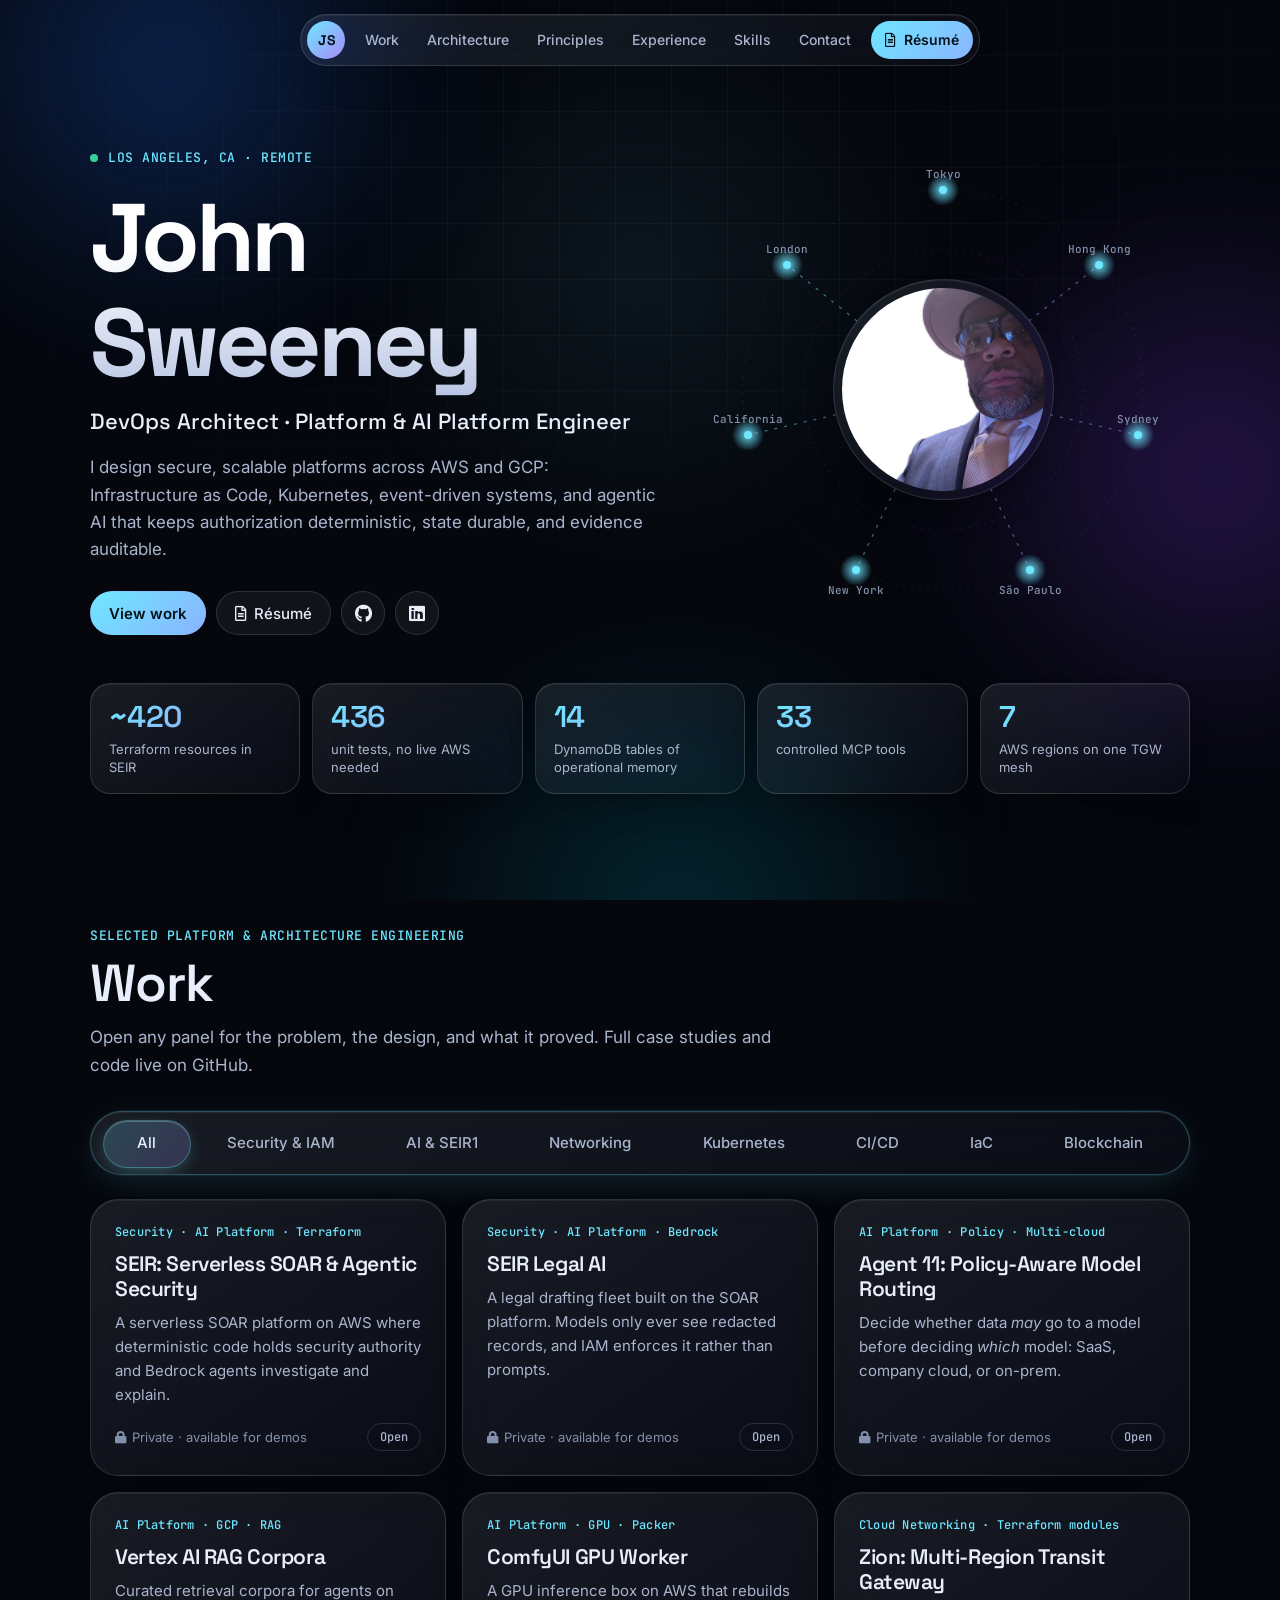
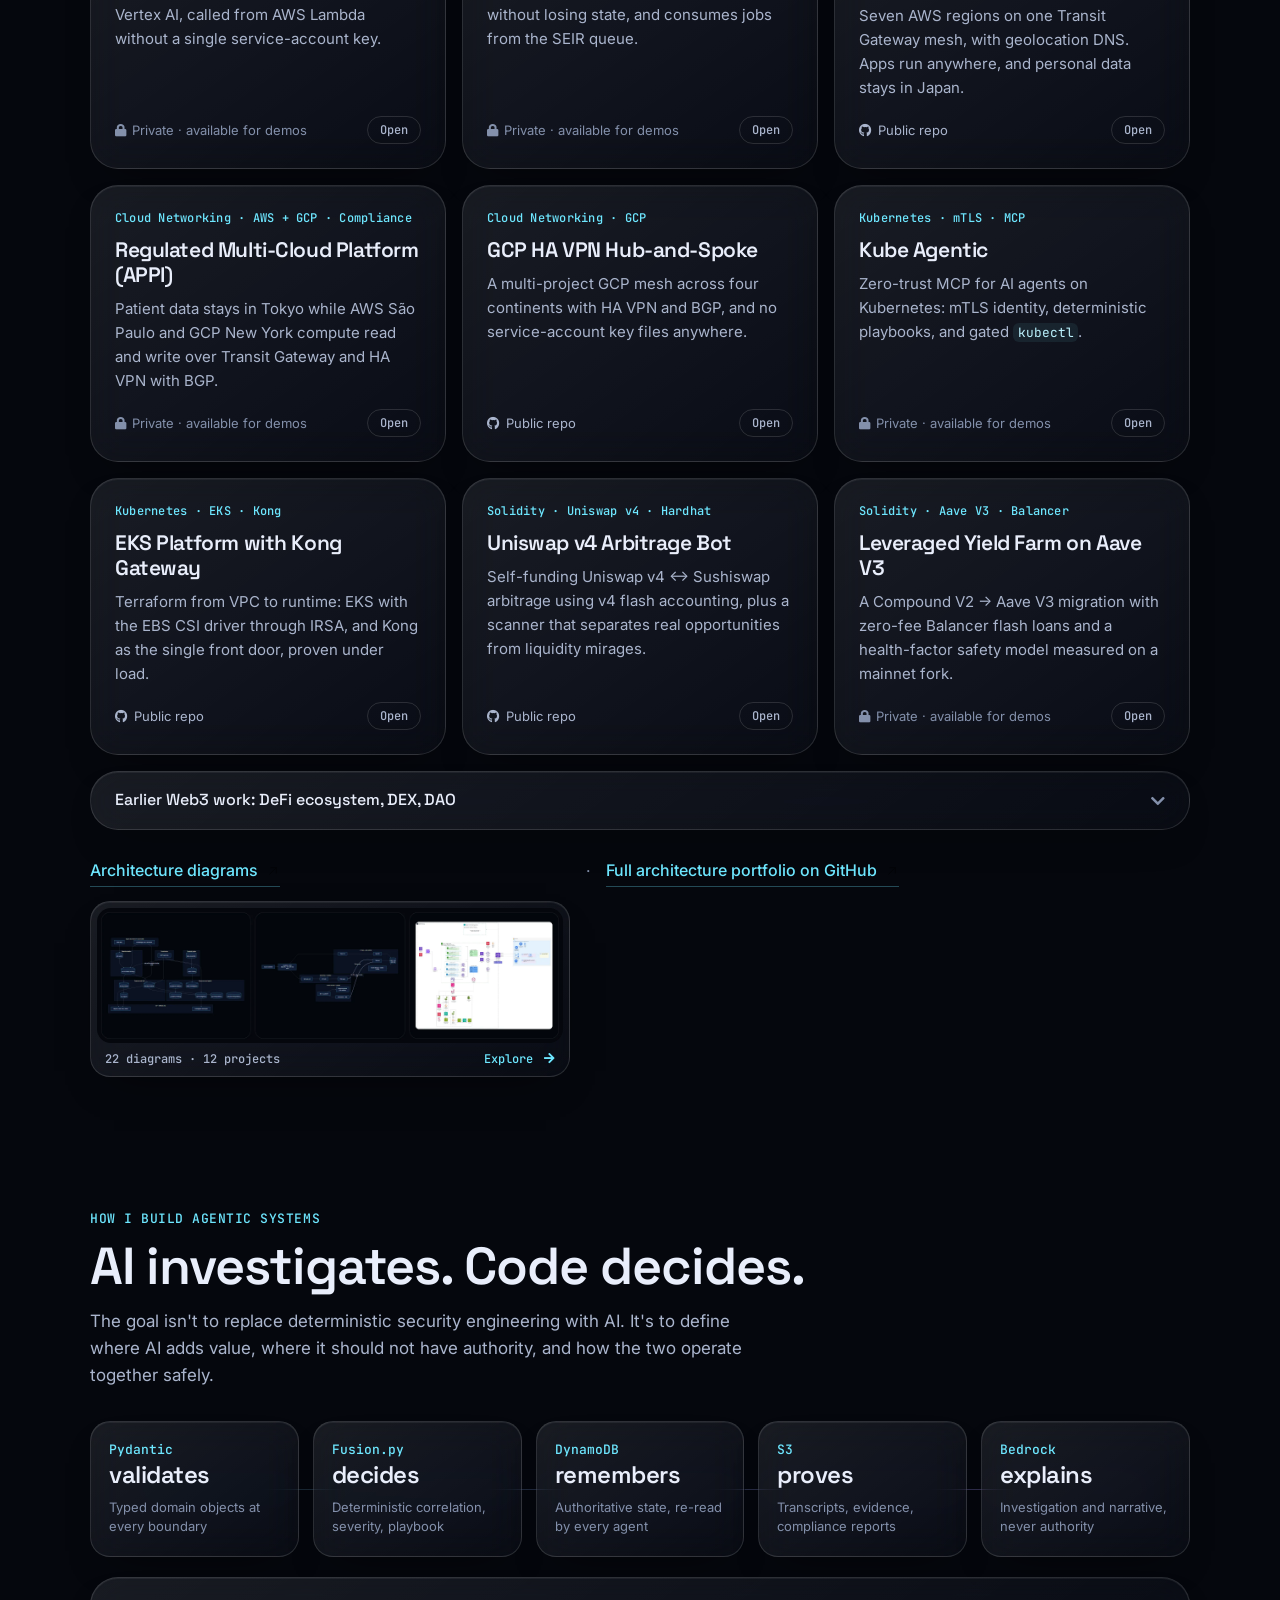
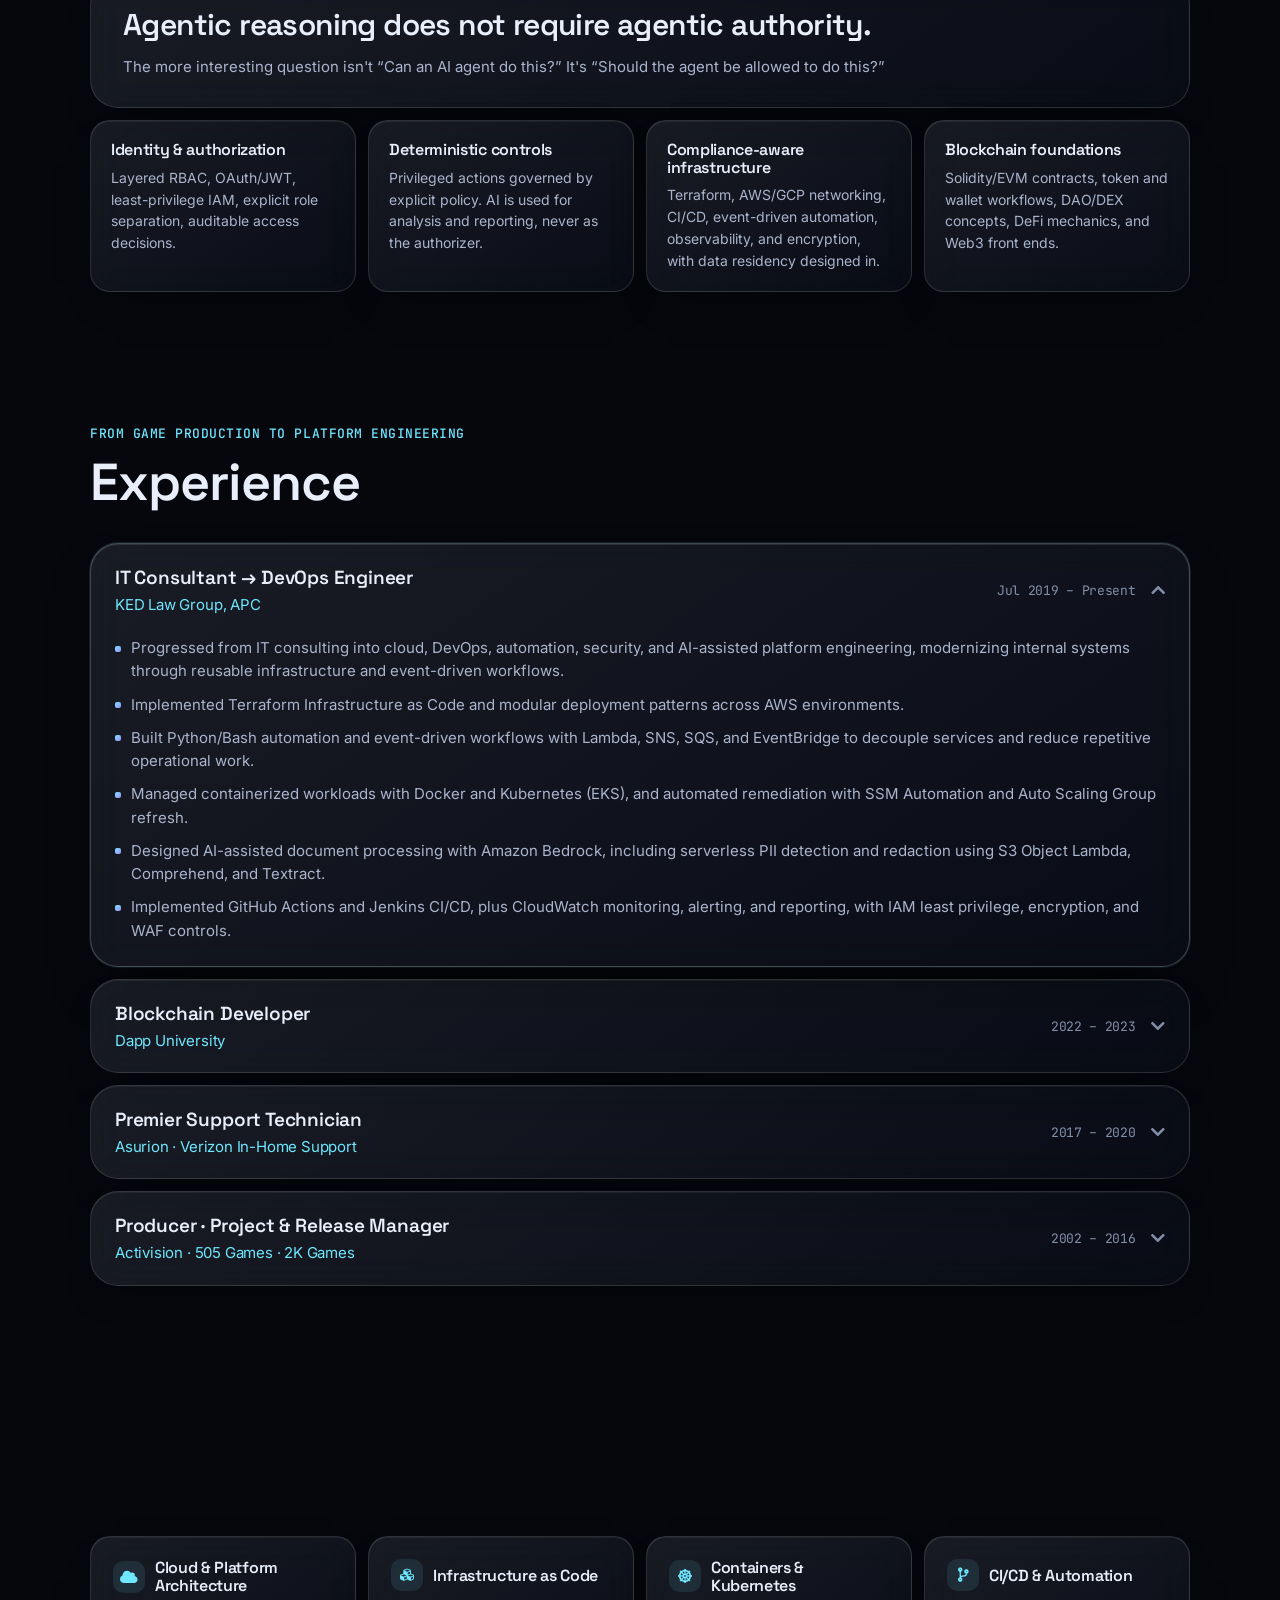
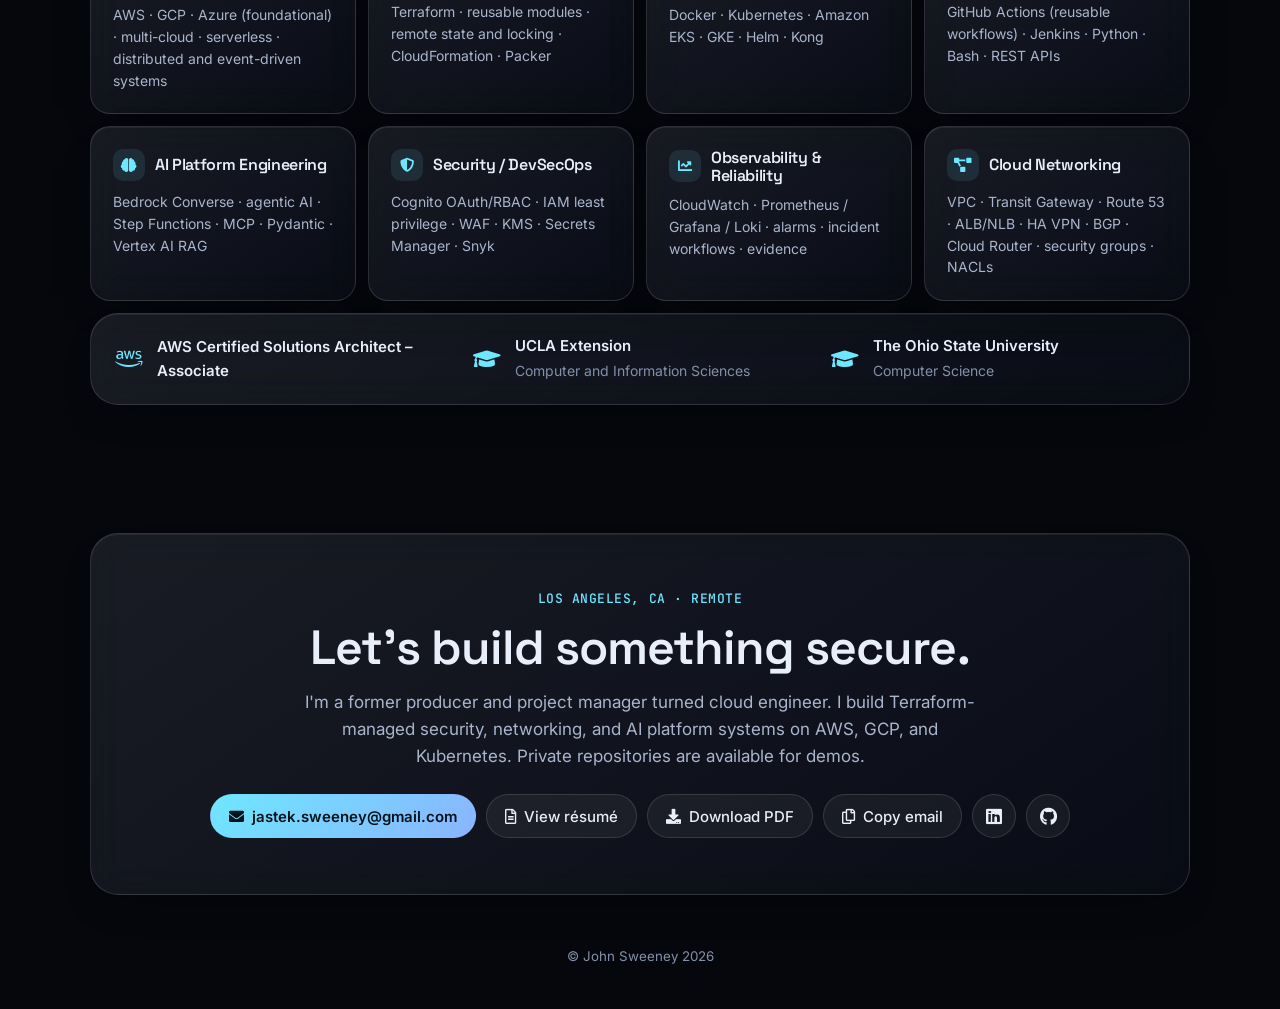
==== index.html @ bf8e01e1 "Work footer: links swell on hover; Architecture teaser card - 'Architecture diagrams' and 'Full arch" ====
<!DOCTYPE html>
<html lang="en">

<head>
    <meta charset="UTF-8">
    <meta name="viewport" content="width=device-width, initial-scale=1.0">
    <meta name="description" content="John Sweeney — DevOps and cloud architect in Los Angeles, working remotely. Secure platforms on AWS and GCP: Terraform, Kubernetes, event-driven systems, and agentic AI that keeps security authority deterministic.">
    <meta name="author" content="John Sweeney">
    <meta name="theme-color" content="#05070d">
    <meta property="og:title" content="John Sweeney — Cloud Security &amp; AI Platform Engineer">
    <meta property="og:description" content="Secure, scalable platforms across AWS and GCP. AI investigates, code decides.">
    <meta property="og:image" content="https://jastek69.github.io/resume/img/profile.jpg">

    <title>John Sweeney | Cloud Security &amp; AI Platform Engineer</title>

    <link rel="preconnect" href="https://fonts.googleapis.com">
    <link rel="preconnect" href="https://fonts.gstatic.com" crossorigin>
    <link href="https://fonts.googleapis.com/css2?family=Inter:wght@400;500;600&family=JetBrains+Mono:wght@400;500&family=Space+Grotesk:wght@500;600;700&display=swap" rel="stylesheet">

    <link href="vendor/fontawesome-free-5.15.4-web/css/all.min.css" rel="stylesheet">
    <link href="css/site.css" rel="stylesheet">
</head>

<body>
    <a class="skip-link" href="#main">Skip to content</a>

    <!-- Ambient vector field: grid, drifting light, pointer spotlight -->
    <div class="ambient" aria-hidden="true">
        <div class="ambient-grid"></div>
        <div class="orb orb--a"></div>
        <div class="orb orb--b"></div>
        <div class="orb orb--c"></div>
        <div class="spotlight"></div>
    </div>

    <!-- NAV -->
    <header class="nav-wrap">
        <nav class="nav glass" aria-label="Primary">
            <a class="nav-mark" href="#top" aria-label="John Sweeney, back to top">JS</a>
            <ul class="nav-links">
                <li><a href="#work">Work</a></li>
                <li><a href="architecture.html">Architecture</a></li>
                <li><a href="#principles">Principles</a></li>
                <li><a href="#experience">Experience</a></li>
                <li><a href="#skills">Skills</a></li>
                <li><a href="#contact">Contact</a></li>
                <li class="nav-bead" aria-hidden="true"></li>
            </ul>
            <a class="nav-cta" href="assets/John_Sweeney_Resume.pdf" data-open-resume><i class="far fa-file-alt" aria-hidden="true"></i> Résumé</a>
        </nav>
    </header>

    <main id="main">

        <!-- HERO -->
        <section class="hero" id="top">
            <div class="hero-copy" data-reveal>
                <p class="eyebrow"><span class="live-dot" aria-hidden="true"></span>Los Angeles, CA · Remote</p>
                <h1>John Sweeney</h1>
                <p class="hero-role">DevOps Architect · Platform &amp; AI Platform Engineer</p>
                <p class="lead">
                    I design secure, scalable platforms across AWS and GCP: Infrastructure as Code, Kubernetes,
                    event-driven systems, and agentic AI that keeps authorization deterministic, state durable,
                    and evidence auditable.
                </p>
                <div class="hero-actions">
                    <a class="btn btn--primary" href="#work">View work</a>
                    <a class="btn" href="assets/John_Sweeney_Resume.pdf" data-open-resume><i class="far fa-file-alt" aria-hidden="true"></i> Résumé</a>
                    <a class="btn btn--icon" href="https://github.com/jastek69/" target="_blank" rel="noopener" aria-label="GitHub"><i class="fab fa-github"></i></a>
                    <a class="btn btn--icon" href="https://www.linkedin.com/in/john-sweeney-9b97262/" target="_blank" rel="noopener" aria-label="LinkedIn"><i class="fab fa-linkedin"></i></a>
                </div>
            </div>

            <div class="hero-visual" data-reveal>
                <svg class="topology" viewBox="0 0 480 480" aria-hidden="true">
                    <defs>
                        <radialGradient id="nodeGlow">
                            <stop offset="0" stop-color="#6ee7ff" stop-opacity=".9" />
                            <stop offset="1" stop-color="#6ee7ff" stop-opacity="0" />
                        </radialGradient>
                        <linearGradient id="linkGrad" x1="0" x2="1">
                            <stop offset="0" stop-color="#6ee7ff" />
                            <stop offset="1" stop-color="#a78bfa" />
                        </linearGradient>
                    </defs>
                    <circle class="orbit" cx="240" cy="240" r="200" />
                    <circle class="orbit orbit--inner" cx="240" cy="240" r="140" />
                    <g class="orbit-spin">
                        <!-- seven regional hubs around the Tokyo hub (center) -->
                        <g class="links">
                            <line x1="240" y1="240" x2="240" y2="40" />
                            <line x1="240" y1="240" x2="396" y2="115" />
                            <line x1="240" y1="240" x2="435" y2="285" />
                            <line x1="240" y1="240" x2="327" y2="420" />
                            <line x1="240" y1="240" x2="153" y2="420" />
                            <line x1="240" y1="240" x2="45" y2="285" />
                            <line x1="240" y1="240" x2="84" y2="115" />
                        </g>
                        <g class="nodes">
                            <g transform="translate(240 40)"><circle r="16" fill="url(#nodeGlow)" /><circle r="4" /><text y="-12">Tokyo</text></g>
                            <g transform="translate(396 115)"><circle r="16" fill="url(#nodeGlow)" /><circle r="4" /><text y="-12">Hong Kong</text></g>
                            <g transform="translate(435 285)"><circle r="16" fill="url(#nodeGlow)" /><circle r="4" /><text y="-12">Sydney</text></g>
                            <g transform="translate(327 420)"><circle r="16" fill="url(#nodeGlow)" /><circle r="4" /><text y="24">São Paulo</text></g>
                            <g transform="translate(153 420)"><circle r="16" fill="url(#nodeGlow)" /><circle r="4" /><text y="24">New York</text></g>
                            <g transform="translate(45 285)"><circle r="16" fill="url(#nodeGlow)" /><circle r="4" /><text y="-12">California</text></g>
                            <g transform="translate(84 115)"><circle r="16" fill="url(#nodeGlow)" /><circle r="4" /><text y="-12">London</text></g>
                        </g>
                    </g>
                </svg>
                <div class="portrait glass">
                    <img src="./img/profile.jpg" alt="Portrait of John Sweeney" width="220" height="220">
                </div>
            </div>

            <ul class="metrics" aria-label="Platform at a glance">
                <li class="metric glass" data-reveal><span class="metric-value">~420</span><span class="metric-label">Terraform resources in SEIR</span></li>
                <li class="metric glass" data-reveal><span class="metric-value">436</span><span class="metric-label">unit tests, no live AWS needed</span></li>
                <li class="metric glass" data-reveal><span class="metric-value">14</span><span class="metric-label">DynamoDB tables of operational memory</span></li>
                <li class="metric glass" data-reveal><span class="metric-value">33</span><span class="metric-label">controlled MCP tools</span></li>
                <li class="metric glass" data-reveal><span class="metric-value">7</span><span class="metric-label">AWS regions on one TGW mesh</span></li>
            </ul>
        </section>

        <!-- WORK -->
        <section class="section" id="work" aria-labelledby="work-title">
            <div class="section-head" data-reveal>
                <p class="eyebrow">Selected platform &amp; architecture engineering</p>
                <h2 id="work-title">Work</h2>
                <p class="section-sub">Open any panel for the problem, the design, and what it proved. Full case studies and code live on GitHub.</p>
            </div>

            <div class="filters glass" role="group" aria-label="Filter projects by domain" data-reveal>
                <button type="button" class="filter" data-filter="all" aria-pressed="true">All</button>
                <button type="button" class="filter" data-filter="security" aria-pressed="false">Security &amp; IAM</button>
                <button type="button" class="filter" data-filter="ai" aria-pressed="false">AI &amp; SEIR1</button>
                <button type="button" class="filter" data-filter="networking" aria-pressed="false">Networking</button>
                <button type="button" class="filter" data-filter="kubernetes" aria-pressed="false">Kubernetes</button>
                <button type="button" class="filter" data-filter="cicd" aria-pressed="false">CI/CD</button>
                <button type="button" class="filter" data-filter="iac" aria-pressed="false">IaC</button>
                <button type="button" class="filter" data-filter="blockchain" aria-pressed="false">Blockchain</button>
                <span class="filter-bead" aria-hidden="true"></span>
            </div>

            <div class="panels" id="panels" data-filter-grid data-noun="project">

                <!-- SEIR SOAR -->
                <article class="panel glass" data-domain="security ai cicd iac" data-reveal>
                    <p class="panel-tags">Security · AI Platform · Terraform</p>
                    <h3 class="panel-title"><button type="button" class="panel-open">SEIR: Serverless SOAR &amp; Agentic Security</button></h3>
                    <p class="panel-summary">A serverless SOAR platform on AWS where deterministic code holds security authority and Bedrock agents investigate and explain.</p>
                    <p class="panel-meta"><span class="lock"><i class="fas fa-lock" aria-hidden="true"></i> Private · available for demos</span></p>
                    <div class="panel-detail">
                        <p class="rule">Bedrock explains. It never authorizes.</p>
                        <div class="detail-grid">
                            <div>
                                <h4>Problem</h4>
                                <ul>
                                    <li>An API Gateway authorizer proves <em>who</em> the caller is, not <em>what they may do</em>.</li>
                                    <li>Tokens get issued, never used, and never revoked.</li>
                                    <li>WAF telemetry is written, not read, and findings arrive without context.</li>
                                </ul>
                            </div>
                            <div>
                                <h4>Design</h4>
                                <ul>
                                    <li>Three-layer authorization: API Gateway scopes → in-Lambda group claims → IAM.</li>
                                    <li>EventBridge fans each WAF finding out to four parallel agents: playbook, token safety, intel enrichment, threat assessment.</li>
                                    <li>Four Step Functions + Bedrock Converse investigations with read-only tool loops, structured submit, and explicit termination.</li>
                                    <li>Cognito OAuth/RBAC-protected FastMCP control plane exposing 33 controlled tools.</li>
                                </ul>
                            </div>
                            <div>
                                <h4>Impact</h4>
                                <ul>
                                    <li>~420 Terraform resources and 14 DynamoDB tables. Agents re-read authoritative state instead of trusting event payloads.</li>
                                    <li>436 pytest + moto tests in GitHub Actions. They're published as reusable workflows that validate three descendant repos.</li>
                                    <li>Reports mapped to NIST CSF 2.0, CIS v8, PCI DSS 4.0, and ISO 27001, in English, Japanese, and Portuguese.</li>
                                    <li>Operator observability for the agent layer: CloudWatch-backed status, invocation, error, duration, and trigger views across detection, action, and reporting agents.</li>
                                </ul>
                            </div>
                        </div>
                        <p class="stack">Terraform · Python/Pydantic · Lambda · API Gateway · Cognito · WAF · EventBridge · Step Functions · DynamoDB · S3 · Bedrock Converse · MCP</p>
                        <div class="panel-links">
                            <a class="btn btn--primary" href="https://github.com/jastek69/jastek69/blob/main/cloud-architecture-portfolio/architectures/serverless/README.md" target="_blank" rel="noopener">Case study</a>
                        </div>
                    </div>
                </article>

                <!-- LEGAL AI -->
                <article class="panel glass" data-domain="security ai cicd iac" data-reveal>
                    <p class="panel-tags">Security · AI Platform · Bedrock</p>
                    <h3 class="panel-title"><button type="button" class="panel-open">SEIR Legal AI</button></h3>
                    <p class="panel-summary">A legal drafting fleet built on the SOAR platform. Models only ever see redacted records, and IAM enforces it rather than prompts.</p>
                    <p class="panel-meta"><span class="lock"><i class="fas fa-lock" aria-hidden="true"></i> Private · available for demos</span></p>
                    <div class="panel-detail">
                        <p class="rule">Redact before the model.</p>
                        <div class="detail-grid">
                            <div>
                                <h4>Problem</h4>
                                <ul>
                                    <li>Drafting sources hold student identity, medical detail, and education records (PHI and FERPA).</li>
                                    <li>Model-confident citations are a liability, and every one has to be verifiable.</li>
                                    <li>Attorneys and paralegals need different entitlements on web, chat, and API.</li>
                                </ul>
                            </div>
                            <div>
                                <h4>Design</h4>
                                <ul>
                                    <li>Agent roles are denied <code>s3:GetObject</code>. The only read path is a Comprehend + Comprehend Medical redaction gateway, and scanned PDFs fail closed.</li>
                                    <li>Graduated autonomy (observe → draft → notify), set live in SSM. No tier ever files, serves, or emails anyone.</li>
                                    <li>Citation sidecars are marked <code>[VERIFY]</code>. Semantic search stays off until it beats BM25 on a counsel-graded set.</li>
                                </ul>
                            </div>
                            <div>
                                <h4>Impact</h4>
                                <ul>
                                    <li>~460 Terraform resources in one apply, sharing SOAR's Cognito pool, WAF, API, and jobs module.</li>
                                    <li>238 pytest tests plus a retrieval golden-eval set.</li>
                                    <li>Built for a real practice, across two case types with different retention rules.</li>
                                </ul>
                            </div>
                        </div>
                        <p class="stack">Bedrock · Step Functions · Comprehend Medical · OpenSearch · Cognito · SSM · Terraform · MCP</p>
                        <div class="panel-links">
                            <a class="btn btn--primary" href="https://github.com/jastek69/jastek69/blob/main/cloud-architecture-portfolio/architectures/legal-platform/README.md" target="_blank" rel="noopener">Case study</a>
                        </div>
                    </div>
                </article>

                <!-- AGENT 11 -->
                <article class="panel glass" data-domain="ai security" data-reveal>
                    <p class="panel-tags">AI Platform · Policy · Multi-cloud</p>
                    <h3 class="panel-title"><button type="button" class="panel-open">Agent 11: Policy-Aware Model Routing</button></h3>
                    <p class="panel-summary">Decide whether data <em>may</em> go to a model before deciding <em>which</em> model: SaaS, company cloud, or on-prem.</p>
                    <p class="panel-meta"><span class="lock"><i class="fas fa-lock" aria-hidden="true"></i> Private · available for demos</span></p>
                    <div class="panel-detail">
                        <p class="rule">Classify before transmit.</p>
                        <div class="detail-grid">
                            <div>
                                <h4>Problem</h4>
                                <ul>
                                    <li>Agents hard-code <code>if sensitive: use_model_x()</code>, coupling business code to infrastructure.</li>
                                    <li>That coupling blurs four separate questions: policy, service, network, and routing.</li>
                                </ul>
                            </div>
                            <div>
                                <h4>Design</h4>
                                <ul>
                                    <li>Logical destinations (<code>EXTERNAL_FM</code>, <code>COMPANY_CLOUD_LLM</code>, <code>COMPANY_ONPREM_LLM</code>) stand in for vendors.</li>
                                    <li>Independent evaluators for data, model, tool, and user policy, plus runtime health and network path, then a policy-safe fallback.</li>
                                    <li>Every routing decision records why a route was chosen or blocked, as typed telemetry.</li>
                                </ul>
                            </div>
                            <div>
                                <h4>Impact</h4>
                                <ul>
                                    <li>Live labs: MCP on AWS EC2 reaching a GCP-hosted Llama over private IPsec and a home-network Ollama.</li>
                                    <li>~430 inline contract tests, written test-first ahead of registry features.</li>
                                    <li>The typed-domain-model approach was carried into SEIR.</li>
                                </ul>
                            </div>
                        </div>
                        <p class="stack">Python · Pydantic · MCP · AWS EC2 · GCP · IPsec VPN · Llama · Ollama</p>
                        <div class="panel-links">
                            <a class="btn btn--primary" href="https://github.com/jastek69/jastek69/blob/main/cloud-architecture-portfolio/architectures/agent11/README.md" target="_blank" rel="noopener">Case study</a>
                        </div>
                    </div>
                </article>

                <!-- VERTEX RAG -->
                <article class="panel glass" data-domain="ai security iac" data-reveal>
                    <p class="panel-tags">AI Platform · GCP · RAG</p>
                    <h3 class="panel-title"><button type="button" class="panel-open">Vertex AI RAG Corpora</button></h3>
                    <p class="panel-summary">Curated retrieval corpora for agents on Vertex AI, called from AWS Lambda without a single service-account key.</p>
                    <p class="panel-meta"><span class="lock"><i class="fas fa-lock" aria-hidden="true"></i> Private · available for demos</span></p>
                    <div class="panel-detail">
                        <p class="rule">Keyless across clouds.</p>
                        <div class="detail-grid">
                            <div>
                                <h4>Problem</h4>
                                <ul>
                                    <li>Agents need domain knowledge from a curated corpus, not the open web.</li>
                                    <li>Calling GCP from AWS usually means a JSON key stored somewhere in AWS.</li>
                                    <li>Raising <code>top_k</code> to 10 still returned 8 chunks from one document.</li>
                                </ul>
                            </div>
                            <div>
                                <h4>Design</h4>
                                <ul>
                                    <li>Four purpose-built corpora on the serverless RAG Engine with <code>text-embedding-005</code>.</li>
                                    <li>Workload Identity Federation lets Lambda roles call Vertex AI.</li>
                                    <li>Corpus IDs live in SOAR's SSM registry. A per-document chunk cap fixes single-source dominance.</li>
                                </ul>
                            </div>
                            <div>
                                <h4>Impact</h4>
                                <ul>
                                    <li>~1,340 documents indexed, with create, import, rebuild, and cleanup scripts.</li>
                                    <li>Credential-free integration between the AWS agent platform and GCP retrieval.</li>
                                </ul>
                            </div>
                        </div>
                        <p class="stack">Vertex AI RAG Engine · Workload Identity Federation · Terraform · Lambda · SSM · Python</p>
                        <div class="panel-links">
                            <a class="btn btn--primary" href="https://github.com/jastek69/jastek69/blob/main/cloud-architecture-portfolio/architectures/vertex-rag/README.md" target="_blank" rel="noopener">Case study</a>
                        </div>
                    </div>
                </article>

                <!-- COMFYUI -->
                <article class="panel glass" data-domain="ai iac cicd" data-reveal>
                    <p class="panel-tags">AI Platform · GPU · Packer</p>
                    <h3 class="panel-title"><button type="button" class="panel-open">ComfyUI GPU Worker</button></h3>
                    <p class="panel-summary">A GPU inference box on AWS that rebuilds without losing state, and consumes jobs from the SEIR queue.</p>
                    <p class="panel-meta"><span class="lock"><i class="fas fa-lock" aria-hidden="true"></i> Private · available for demos</span></p>
                    <div class="panel-detail">
                        <p class="rule">S3 is the source of truth.</p>
                        <div class="detail-grid">
                            <div>
                                <h4>Problem</h4>
                                <ul>
                                    <li>GPU boxes accumulate hand-made state that disappears when the instance is replaced.</li>
                                    <li>Idle GPUs are expensive, so the box must stop, start, and resize safely.</li>
                                    <li>Model buckets are easy to over-share, and just as easy to lock yourself out of.</li>
                                </ul>
                            </div>
                            <div>
                                <h4>Design</h4>
                                <ul>
                                    <li>Packer golden AMI. <code>user_data</code> restores models, workflows, and certificates from S3 on every boot.</li>
                                    <li>Vertical scaling in place with a 60-second Route 53 TTL, so no Elastic IP is needed.</li>
                                    <li>Wired to SEIR's <code>POST /jobs</code> → SQS pipeline through SSM contracts only.</li>
                                </ul>
                            </div>
                            <div>
                                <h4>Impact</h4>
                                <ul>
                                    <li>An AMI rebake replaces the instance and restores full working state.</li>
                                    <li>Cost guide across L4, A10G, L40S, and T4, with spot savings of about 60–70%.</li>
                                </ul>
                            </div>
                        </div>
                        <p class="stack">Packer · Terraform · EC2 GPU · S3 · SQS · Route 53 · SSM</p>
                        <div class="panel-links">
                            <a class="btn btn--primary" href="https://github.com/jastek69/jastek69/blob/main/cloud-architecture-portfolio/architectures/comfyui-stability/README.md" target="_blank" rel="noopener">Case study</a>
                        </div>
                    </div>
                </article>

                <!-- ZION TGW -->
                <article class="panel glass" data-domain="networking iac" data-reveal>
                    <p class="panel-tags">Cloud Networking · Terraform modules</p>
                    <h3 class="panel-title"><button type="button" class="panel-open">Zion: Multi-Region Transit Gateway</button></h3>
                    <p class="panel-summary">Seven AWS regions on one Transit Gateway mesh, with geolocation DNS. Apps run anywhere, and personal data stays in Japan.</p>
                    <p class="panel-meta"><a class="code-link" href="https://github.com/jastek69/tfe-zion-armageddon-bhoejm" target="_blank" rel="noopener"><i class="fab fa-github" aria-hidden="true"></i> Public repo</a></p>
                    <div class="panel-detail">
                        <p class="rule">Forward, don't store.</p>
                        <div class="detail-grid">
                            <div>
                                <h4>Problem</h4>
                                <ul>
                                    <li>Seven copy-pasted region stacks: one change meant seven edits.</li>
                                    <li>One DNS record sent every customer to Tokyo.</li>
                                    <li>Syslog and personal data could not be stored abroad.</li>
                                </ul>
                            </div>
                            <div>
                                <h4>Design</h4>
                                <ul>
                                    <li>Hubs in Tokyo, Hong Kong, Sydney, California, New York, London, and São Paulo.</li>
                                    <li>A <code>regional-network</code> + <code>regional-site</code> module pair driven by a single sites map.</li>
                                    <li>Route 53 geolocation to the nearest ALB. Tokyo is the only writer to Aurora, over private paths.</li>
                                </ul>
                            </div>
                            <div>
                                <h4>Impact</h4>
                                <ul>
                                    <li>~100 Terraform resources expressed as five reusable modules.</li>
                                    <li>Scripted verification of reachability, blocked HTTPS, RDS writes, and Secrets Manager.</li>
                                    <li>Self-hosted Prometheus / Grafana / Loki over the mesh, so metrics never leave Japan.</li>
                                </ul>
                            </div>
                        </div>
                        <p class="stack">Transit Gateway · Route 53 · ALB · Aurora · VPC endpoints · Terraform · Prometheus · Grafana · Loki</p>
                        <div class="panel-links">
                            <a class="btn btn--primary" href="https://github.com/jastek69/jastek69/blob/main/cloud-architecture-portfolio/architectures/transit-gateway/README.md" target="_blank" rel="noopener">Case study</a>
                            <a class="btn" href="https://github.com/jastek69/tfe-zion-armageddon-bhoejm" target="_blank" rel="noopener"><i class="fab fa-github" aria-hidden="true"></i> Code</a>
                        </div>
                    </div>
                </article>

                <!-- JAPAN MEDICAL -->
                <article class="panel glass" data-domain="networking security iac cicd" data-reveal>
                    <p class="panel-tags">Cloud Networking · AWS + GCP · Compliance</p>
                    <h3 class="panel-title"><button type="button" class="panel-open">Regulated Multi-Cloud Platform (APPI)</button></h3>
                    <p class="panel-summary">Patient data stays in Tokyo while AWS São Paulo and GCP New York compute read and write over Transit Gateway and HA VPN with BGP.</p>
                    <p class="panel-meta"><span class="lock"><i class="fas fa-lock" aria-hidden="true"></i> Private · available for demos</span></p>
                    <div class="panel-detail">
                        <p class="rule">Degrade, but never violate residency.</p>
                        <div class="detail-grid">
                            <div>
                                <h4>Problem</h4>
                                <ul>
                                    <li>Japanese patient data must physically stay in Japan, even for overseas doctors.</li>
                                    <li>São Paulo staff run on AWS and New York staff run on GCP.</li>
                                    <li>Auditors have to follow where every read and write travels.</li>
                                </ul>
                            </div>
                            <div>
                                <h4>Design</h4>
                                <ul>
                                    <li>Tokyo is the data authority. São Paulo and New York are stateless compute.</li>
                                    <li>Transit Gateway plus Cloud HA VPN with 4 redundant BGP tunnels form an auditable data corridor.</li>
                                    <li>One global URL: CloudFront + WAF, origins cloaked, and PHI never cached.</li>
                                </ul>
                            </div>
                            <div>
                                <h4>Impact</h4>
                                <ul>
                                    <li>6 reusable modules and 4 independently deployable stacks, ~310 Terraform resources.</li>
                                    <li>Bedrock-drafted, translated incident reports, with a human who verifies before anything is final.</li>
                                    <li>Staged apply and destroy, SSM sanity checks, and a Jenkins pipeline.</li>
                                </ul>
                            </div>
                        </div>
                        <p class="stack">Transit Gateway · GCP HA VPN · Cloud Router · BGP · CloudFront · Aurora MySQL · KMS · Bedrock · Terraform</p>
                        <div class="panel-links">
                            <a class="btn btn--primary" href="https://github.com/jastek69/jastek69/blob/main/cloud-architecture-portfolio/architectures/healthcare-cross-platform/README.md" target="_blank" rel="noopener">Case study</a>
                        </div>
                    </div>
                </article>

                <!-- GCP HUB SPOKE -->
                <article class="panel glass" data-domain="networking security iac cicd" data-reveal>
                    <p class="panel-tags">Cloud Networking · GCP</p>
                    <h3 class="panel-title"><button type="button" class="panel-open">GCP HA VPN Hub-and-Spoke</button></h3>
                    <p class="panel-summary">A multi-project GCP mesh across four continents with HA VPN and BGP, and no service-account key files anywhere.</p>
                    <p class="panel-meta"><a class="code-link" href="https://github.com/jastek69/gcp-ha-vpn-hub-spokes-SA-scaffolding" target="_blank" rel="noopener"><i class="fab fa-github" aria-hidden="true"></i> Public repo</a></p>
                    <div class="panel-detail">
                        <p class="rule">Adding a project is a map entry.</p>
                        <div class="detail-grid">
                            <div>
                                <h4>Problem</h4>
                                <ul>
                                    <li>Downloaded JSON keys are the most common way GCP credentials leak.</li>
                                    <li>IAM and network have different lifecycles.</li>
                                    <li>Each new spoke multiplies gateways, tunnels, interfaces, and peers.</li>
                                </ul>
                            </div>
                            <div>
                                <h4>Design</h4>
                                <ul>
                                    <li>Bootstrap / infra split: identities are seeded once, and the network rebuilds freely.</li>
                                    <li>Service-account impersonation through ADC locally and Workload Identity Federation in CI.</li>
                                    <li>A single <code>tunnels</code> map drives the whole mesh through flattened locals.</li>
                                </ul>
                            </div>
                            <div>
                                <h4>Impact</h4>
                                <ul>
                                    <li>Six projects on four continents, built from seven reusable modules.</li>
                                    <li>Makefile, staged apply and destroy, CI bootstrap, and a "doctor" diagnostic.</li>
                                    <li>Delivered by a seven-engineer team.</li>
                                </ul>
                            </div>
                        </div>
                        <p class="stack">GCP · HA VPN · Cloud Router · BGP · Network Connectivity Center · Terraform · WIF</p>
                        <div class="panel-links">
                            <a class="btn btn--primary" href="https://github.com/jastek69/jastek69/blob/main/cloud-architecture-portfolio/architectures/gcp-hub-spoke/README.md" target="_blank" rel="noopener">Case study</a>
                            <a class="btn" href="https://github.com/jastek69/gcp-ha-vpn-hub-spokes-SA-scaffolding" target="_blank" rel="noopener"><i class="fab fa-github" aria-hidden="true"></i> Code</a>
                        </div>
                    </div>
                </article>

                <!-- KUBE AGENTIC -->
                <article class="panel glass" data-domain="kubernetes security ai cicd" data-reveal>
                    <p class="panel-tags">Kubernetes · mTLS · MCP</p>
                    <h3 class="panel-title"><button type="button" class="panel-open">Kube Agentic</button></h3>
                    <p class="panel-summary">Zero-trust MCP for AI agents on Kubernetes: mTLS identity, deterministic playbooks, and gated <code>kubectl</code>.</p>
                    <p class="panel-meta"><span class="lock"><i class="fas fa-lock" aria-hidden="true"></i> Private · available for demos</span></p>
                    <div class="panel-detail">
                        <p class="rule">The LLM narrates. Code authorizes.</p>
                        <div class="detail-grid">
                            <div>
                                <h4>Problem</h4>
                                <ul>
                                    <li>Once an agent reaches the API server, every verb in its ServiceAccount is in play.</li>
                                    <li>Pod network reachability gets treated as trust.</li>
                                    <li>Duplicate AWS and GCP YAML trees drift apart.</li>
                                </ul>
                            </div>
                            <div>
                                <h4>Design</h4>
                                <ul>
                                    <li>nginx requires a client certificate from a lab CA before any request reaches MCP.</li>
                                    <li>Thin MCP control plane. <code>kubectl</code> lives only in the executor.</li>
                                    <li><code>restart_deployment</code> returns 403 unless the caller sends <code>approved=true</code> and a named approver.</li>
                                </ul>
                            </div>
                            <div>
                                <h4>Impact</h4>
                                <ul>
                                    <li>~50 shared manifests deploy unchanged to kind, GKE, and EKS.</li>
                                    <li>44 pytest tests pin the governance invariants in CI.</li>
                                    <li>An agent holding a rogue-CA certificate fails closed.</li>
                                </ul>
                            </div>
                        </div>
                        <p class="stack">Kubernetes · EKS · GKE · kind · nginx mTLS · MCP · Python</p>
                        <div class="panel-links">
                            <a class="btn btn--primary" href="https://github.com/jastek69/jastek69/blob/main/cloud-architecture-portfolio/architectures/kube-agentic/README.md" target="_blank" rel="noopener">Case study</a>
                        </div>
                    </div>
                </article>

                <!-- EKS KONG -->
                <article class="panel glass" data-domain="kubernetes iac" data-reveal>
                    <p class="panel-tags">Kubernetes · EKS · Kong</p>
                    <h3 class="panel-title"><button type="button" class="panel-open">EKS Platform with Kong Gateway</button></h3>
                    <p class="panel-summary">Terraform from VPC to runtime: EKS with the EBS CSI driver through IRSA, and Kong as the single front door, proven under load.</p>
                    <p class="panel-meta"><a class="code-link" href="https://github.com/jastek69/anton-basic-eks-updated-helm" target="_blank" rel="noopener"><i class="fab fa-github" aria-hidden="true"></i> Public repo</a></p>
                    <div class="panel-detail">
                        <p class="rule">"Is it working?" needs evidence.</p>
                        <div class="detail-grid">
                            <div>
                                <h4>Problem</h4>
                                <ul>
                                    <li>A bare EKS cluster can't run stateful workloads.</li>
                                    <li>Exposing every service directly scatters auth, rate limits, and routing.</li>
                                </ul>
                            </div>
                            <div>
                                <h4>Design</h4>
                                <ul>
                                    <li>Two-AZ VPC, NAT, EKS in <code>API</code> auth mode, and a private node group.</li>
                                    <li>An IRSA role for the EBS CSI controller, installed through the Helm provider.</li>
                                    <li>Kong ingress with key-auth and rate-limit plugins.</li>
                                </ul>
                            </div>
                            <div>
                                <h4>Impact</h4>
                                <ul>
                                    <li>~30 Terraform resources stand up a working cluster.</li>
                                    <li>k6 runs show the 5-per-minute limit counting down to 429.</li>
                                    <li>Serves as the platform layer for Kube Agentic.</li>
                                </ul>
                            </div>
                        </div>
                        <p class="stack">Terraform · Amazon EKS · Helm · IRSA · EBS CSI · Kong · k6</p>
                        <div class="panel-links">
                            <a class="btn btn--primary" href="https://github.com/jastek69/jastek69/blob/main/cloud-architecture-portfolio/architectures/eks-ebs/README.md" target="_blank" rel="noopener">Case study</a>
                            <a class="btn" href="https://github.com/jastek69/anton-basic-eks-updated-helm" target="_blank" rel="noopener"><i class="fab fa-github" aria-hidden="true"></i> Code</a>
                        </div>
                    </div>
                </article>

                <!-- UNISWAP V4 -->
                <article class="panel glass" data-domain="blockchain cicd" data-reveal>
                    <p class="panel-tags">Solidity · Uniswap v4 · Hardhat</p>
                    <h3 class="panel-title"><button type="button" class="panel-open">Uniswap v4 Arbitrage Bot</button></h3>
                    <p class="panel-summary">Self-funding Uniswap v4 ↔ Sushiswap arbitrage using v4 flash accounting, plus a scanner that separates real opportunities from liquidity mirages.</p>
                    <p class="panel-meta"><a class="code-link" href="https://github.com/jastek69/trading_bot-master" target="_blank" rel="noopener"><i class="fab fa-github" aria-hidden="true"></i> Public repo</a></p>
                    <div class="panel-detail">
                        <p class="rule">Verify before trading.</p>
                        <div class="detail-grid">
                            <div>
                                <h4>Problem</h4>
                                <ul>
                                    <li>Cross-DEX arbitrage needs inventory, or a flash loan with a fee.</li>
                                    <li>v4's singleton PoolManager broke every existing V2/V3 integration.</li>
                                    <li>A large, persistent spread usually means one side has no liquidity.</li>
                                </ul>
                            </div>
                            <div>
                                <h4>Design</h4>
                                <ul>
                                    <li>Both legs run inside <code>unlockCallback</code>, and only the net is settled.</li>
                                    <li>Prices come from <code>StateView</code>, and trades are simulated with the official <code>V4Quoter</code>.</li>
                                    <li>The scanner flags pairs as <code>thin v4 side</code> instead of ranking them.</li>
                                </ul>
                            </div>
                            <div>
                                <h4>Impact</h4>
                                <ul>
                                    <li>Pinning the fork block took the tests from ~60 s and flaky to ~6 s and stable.</li>
                                    <li>Optional risk telemetry feeds a SOAR pipeline.</li>
                                </ul>
                            </div>
                        </div>
                        <p class="stack">Solidity · Uniswap v4 · Sushiswap · Hardhat · ethers</p>
                        <div class="panel-links">
                            <a class="btn btn--primary" href="https://github.com/jastek69/jastek69/blob/main/cloud-architecture-portfolio/architectures/blockchain/trading-bot-v4.md" target="_blank" rel="noopener">Case study</a>
                            <a class="btn" href="https://github.com/jastek69/trading_bot-master" target="_blank" rel="noopener"><i class="fab fa-github" aria-hidden="true"></i> Code</a>
                        </div>
                    </div>
                </article>

                <!-- YIELD FARM -->
                <article class="panel glass" data-domain="blockchain" data-reveal>
                    <p class="panel-tags">Solidity · Aave V3 · Balancer</p>
                    <h3 class="panel-title"><button type="button" class="panel-open">Leveraged Yield Farm on Aave V3</button></h3>
                    <p class="panel-summary">A Compound V2 → Aave V3 migration with zero-fee Balancer flash loans and a health-factor safety model measured on a mainnet fork.</p>
                    <p class="panel-meta"><span class="lock"><i class="fas fa-lock" aria-hidden="true"></i> Private · available for demos</span></p>
                    <div class="panel-detail">
                        <p class="rule">Exit reads live debt.</p>
                        <div class="detail-grid">
                            <div>
                                <h4>Problem</h4>
                                <ul>
                                    <li>The Compound V2 loop only paid because COMP rewards covered the spread.</li>
                                    <li>Aave governance set DAI's loan-to-value to zero.</li>
                                </ul>
                            </div>
                            <div>
                                <h4>Design</h4>
                                <ul>
                                    <li>USDC with 75% LTV covers the strategy's 70% borrow ratio.</li>
                                    <li>Flash-loan entry: borrow 70%, supply 100%, borrow back to repay.</li>
                                    <li>Exit flash-loans the <em>current</em> variable debt, so interest never leaves residue.</li>
                                </ul>
                            </div>
                            <div>
                                <h4>Impact</h4>
                                <ul>
                                    <li>A full-cycle fork test: 120 USDC in returned 120.10, with zero debt left.</li>
                                    <li>An honest verdict: the levered position earns ~1.3% APY, less than unlevered supply.</li>
                                    <li>A halt flag blocks opening a position and never blocks exiting.</li>
                                </ul>
                            </div>
                        </div>
                        <p class="stack">Solidity · Aave V3 · Balancer · Hardhat</p>
                        <div class="panel-links">
                            <a class="btn btn--primary" href="https://github.com/jastek69/jastek69/blob/main/cloud-architecture-portfolio/architectures/blockchain/yield-farm-aave-v3.md" target="_blank" rel="noopener">Case study</a>
                        </div>
                    </div>
                </article>
            </div>

            <!-- Earlier Web3 work -->
            <details class="archive glass" data-domain="blockchain" data-reveal>
                <summary>
                    <span>Earlier Web3 work: DeFi ecosystem, DEX, DAO</span>
                    <i class="fas fa-chevron-down" aria-hidden="true"></i>
                </summary>
                <div class="archive-body">
                    <ul class="archive-list">
                        <li><span>DefiEcosystem: video demo, part 1</span><span class="archive-links"><a href="https://youtu.be/nJDNXK3zOsA" target="_blank" rel="noopener">Video</a><a href="https://github.com/jastek69/DefiEcoSystem" target="_blank" rel="noopener">Code</a></span></li>
                        <li><span>DefiEcosystem: code walkthrough, part 2</span><span class="archive-links"><a href="https://youtu.be/_SwimVjuV8U" target="_blank" rel="noopener">Video</a><a href="https://github.com/jastek69/DefiEcoSystem" target="_blank" rel="noopener">Code</a></span></li>
                        <li><span>Flash-loan pool and trader contracts (Sepolia)</span><span class="archive-links"><a href="https://sepolia.etherscan.io/address/0xa14FFb7b509829b04c26d031D644037b6c8BD272#code" target="_blank" rel="noopener">Pool</a><a href="https://sepolia.etherscan.io/address/0x30Ba04E9c1601E0CEab141dD106Bfe6Cc9a3a824#code" target="_blank" rel="noopener">Trader</a></span></li>
                        <li><span>Sobek Market: AMM exchange front end (React)</span><span class="archive-links"><a href="https://github.com/jastek69/defiecosystem_frontend_amm1" target="_blank" rel="noopener">Code</a></span></li>
                        <li><span>Dark Unicorn Market: AMM exchange front end (React)</span><span class="archive-links"><a href="https://github.com/jastek69/defiecosystem_frontend2_amm2" target="_blank" rel="noopener">Code</a></span></li>
                        <li><span>Decentralized exchange (React, Truffle)</span><span class="archive-links"><a href="https://github.com/jastek69/blockchain-developer-bootcamp" target="_blank" rel="noopener">Code</a></span></li>
                        <li><span>DAO: decentralized autonomous organization (React)</span><span class="archive-links"><a href="https://github.com/jastek69/DAO" target="_blank" rel="noopener">Code</a></span></li>
                    </ul>
                </div>
            </details>

            <div class="section-foot foot-links" data-reveal>
                <div class="foot-item">
                    <a class="text-link grow-link" href="architecture.html">Architecture diagrams <img src="./img/ArrowUpRight.svg" alt="" width="14" height="14"></a>
                    <!-- Teaser: a peek at the Architecture page (duplicate link, so kept out of the tab order) -->
                    <a class="arch-teaser glass" href="architecture.html" tabindex="-1" aria-hidden="true">
                        <span class="arch-teaser-media"><img src="assets/architecture-teaser.webp" alt="" width="1100" height="320" loading="lazy"></span>
                        <span class="arch-teaser-cap"><span>22 diagrams · 12 projects</span><span class="arch-teaser-cta">Explore <i class="fas fa-arrow-right" aria-hidden="true"></i></span></span>
                    </a>
                </div>
                <span class="foot-sep" aria-hidden="true">·</span>
                <a class="text-link grow-link" href="https://github.com/jastek69/jastek69/blob/main/cloud-architecture-portfolio/README.md" target="_blank" rel="noopener">Full architecture portfolio on GitHub <img src="./img/ArrowUpRight.svg" alt="" width="14" height="14"></a>
            </div>
        </section>

        <!-- PRINCIPLES -->
        <section class="section" id="principles" aria-labelledby="principles-title">
            <div class="section-head" data-reveal>
                <p class="eyebrow">How I build agentic systems</p>
                <h2 id="principles-title">AI investigates. Code decides.</h2>
                <p class="section-sub">
                    The goal isn't to replace deterministic security engineering with AI. It's to define where AI
                    adds value, where it should not have authority, and how the two operate together safely.
                </p>
            </div>

            <ol class="pipeline" data-reveal>
                <li class="stage-node glass"><span class="node-tech">Pydantic</span><span class="node-verb">validates</span><span class="node-note">Typed domain objects at every boundary</span></li>
                <li class="stage-node glass"><span class="node-tech">Fusion.py</span><span class="node-verb">decides</span><span class="node-note">Deterministic correlation, severity, playbook</span></li>
                <li class="stage-node glass"><span class="node-tech">DynamoDB</span><span class="node-verb">remembers</span><span class="node-note">Authoritative state, re-read by every agent</span></li>
                <li class="stage-node glass"><span class="node-tech">S3</span><span class="node-verb">proves</span><span class="node-note">Transcripts, evidence, compliance reports</span></li>
                <li class="stage-node glass"><span class="node-tech">Bedrock</span><span class="node-verb">explains</span><span class="node-note">Investigation and narrative, never authority</span></li>
            </ol>

            <blockquote class="pull glass" data-reveal>
                <p>Agentic reasoning does not require agentic authority.</p>
                <footer>The more interesting question isn't “Can an AI agent do this?” It's “Should the agent be allowed to do this?”</footer>
            </blockquote>

            <ul class="themes" aria-label="Engineering themes">
                <li class="theme glass" data-reveal><h3>Identity &amp; authorization</h3><p>Layered RBAC, OAuth/JWT, least-privilege IAM, explicit role separation, auditable access decisions.</p></li>
                <li class="theme glass" data-reveal><h3>Deterministic controls</h3><p>Privileged actions governed by explicit policy. AI is used for analysis and reporting, never as the authorizer.</p></li>
                <li class="theme glass" data-reveal><h3>Compliance-aware infrastructure</h3><p>Terraform, AWS/GCP networking, CI/CD, event-driven automation, observability, and encryption, with data residency designed in.</p></li>
                <li class="theme glass" data-reveal><h3>Blockchain foundations</h3><p>Solidity/EVM contracts, token and wallet workflows, DAO/DEX concepts, DeFi mechanics, and Web3 front ends.</p></li>
            </ul>
        </section>

        <!-- EXPERIENCE -->
        <section class="section" id="experience" aria-labelledby="experience-title">
            <div class="section-head" data-reveal>
                <p class="eyebrow">From game production to platform engineering</p>
                <h2 id="experience-title">Experience</h2>
            </div>

            <div class="timeline">
                <div class="role glass is-open" data-reveal>
                    <h3 class="role-head">
                        <button type="button" class="role-toggle" aria-expanded="true" aria-controls="role-ked">
                            <span class="role-title">IT Consultant → DevOps Engineer <span class="role-org">KED Law Group, APC</span></span>
                            <span class="role-when">Jul 2019 – Present</span>
                            <i class="fas fa-chevron-down" aria-hidden="true"></i>
                        </button>
                    </h3>
                    <div class="role-body" id="role-ked">
                        <div class="role-inner">
                            <ul>
                                <li>Progressed from IT consulting into cloud, DevOps, automation, security, and AI-assisted platform engineering, modernizing internal systems through reusable infrastructure and event-driven workflows.</li>
                                <li>Implemented Terraform Infrastructure as Code and modular deployment patterns across AWS environments.</li>
                                <li>Built Python/Bash automation and event-driven workflows with Lambda, SNS, SQS, and EventBridge to decouple services and reduce repetitive operational work.</li>
                                <li>Managed containerized workloads with Docker and Kubernetes (EKS), and automated remediation with SSM Automation and Auto Scaling Group refresh.</li>
                                <li>Designed AI-assisted document processing with Amazon Bedrock, including serverless PII detection and redaction using S3 Object Lambda, Comprehend, and Textract.</li>
                                <li>Implemented GitHub Actions and Jenkins CI/CD, plus CloudWatch monitoring, alerting, and reporting, with IAM least privilege, encryption, and WAF controls.</li>
                            </ul>
                        </div>
                    </div>
                </div>

                <div class="role glass" data-reveal>
                    <h3 class="role-head">
                        <button type="button" class="role-toggle" aria-expanded="false" aria-controls="role-dapp">
                            <span class="role-title">Blockchain Developer <span class="role-org">Dapp University</span></span>
                            <span class="role-when">2022 – 2023</span>
                            <i class="fas fa-chevron-down" aria-hidden="true"></i>
                        </button>
                    </h3>
                    <div class="role-body" id="role-dapp">
                        <div class="role-inner">
                            <ul>
                                <li>Built Solidity contracts and React front ends: a decentralized exchange, a DAO, and a flash-loan DeFi ecosystem with two AMM markets.</li>
                            </ul>
                        </div>
                    </div>
                </div>

                <div class="role glass" data-reveal>
                    <h3 class="role-head">
                        <button type="button" class="role-toggle" aria-expanded="false" aria-controls="role-asurion">
                            <span class="role-title">Premier Support Technician <span class="role-org">Asurion · Verizon In-Home Support</span></span>
                            <span class="role-when">2017 – 2020</span>
                            <i class="fas fa-chevron-down" aria-hidden="true"></i>
                        </button>
                    </h3>
                    <div class="role-body" id="role-asurion">
                        <div class="role-inner">
                            <ul>
                                <li>Diagnosed mobile, IoT, application, and home-networking issues.</li>
                                <li>Selected as a top performer for a support pilot and for technician mentoring.</li>
                            </ul>
                        </div>
                    </div>
                </div>

                <div class="role glass" data-reveal>
                    <h3 class="role-head">
                        <button type="button" class="role-toggle" aria-expanded="false" aria-controls="role-games">
                            <span class="role-title">Producer · Project &amp; Release Manager <span class="role-org">Activision · 505 Games · 2K Games</span></span>
                            <span class="role-when">2002 – 2016</span>
                            <i class="fas fa-chevron-down" aria-hidden="true"></i>
                        </button>
                    </h3>
                    <div class="role-body" id="role-games">
                        <div class="role-inner">
                            <ul>
                                <li><strong>2K Games</strong>, Associate Producer (2015–2016): game development and publishing, QA and database workflows, dedicated-server setup, and first-party submissions.</li>
                                <li><strong>505 Games</strong>, Project Manager / Submission Manager (2011–2014): multi-platform production, certification, risk, and release schedules with developers and platform partners.</li>
                                <li><strong>Activision</strong>, Associate Producer / Production Coordinator (2002–2011): milestone coordination, QA, build and mastering, and production planning, including launch titles on new hardware.</li>
                            </ul>
                            <p class="chips-label">Platform partners &amp; licensors</p>
                            <ul class="chips">
                                <li>Microsoft</li><li>Sony</li><li>Nintendo</li><li>Steam</li><li>Apple</li><li>Marvel</li><li>Fox</li><li>Hasbro</li>
                            </ul>
                            <p class="chips-label">Selected titles</p>
                            <ul class="chips chips--quiet">
                                <li>Call of Duty</li><li>Guitar Hero</li><li>DJ Hero</li><li>Tony Hawk</li><li>Quake III</li><li>Return to Castle Wolfenstein</li><li>Soldier of Fortune</li><li>Star Trek: Elite Force</li><li>Spider-Man 2 &amp; 3</li><li>Spider-Man: Web of Shadows</li><li>Marvel Ultimate Alliance</li><li>Fantastic Four</li><li>Transformers Animated</li><li>Prototype</li><li>Terraria</li><li>Payday 2</li><li>Sniper Elite 3</li><li>Defense Grid 2</li><li>Battleborn</li>
                            </ul>
                            <p class="role-note">As a coach, I've also led teams through player development, performance reviews, and goal setting, bringing different personalities together toward one goal.</p>
                        </div>
                    </div>
                </div>
            </div>
        </section>

        <!-- SKILLS -->
        <section class="section" id="skills" aria-labelledby="skills-title">
            <div class="section-head" data-reveal>
                <p class="eyebrow">Core competencies</p>
                <h2 id="skills-title">Skills</h2>
            </div>

            <div class="skill-grid">
                <div class="skill glass" data-reveal><h3><i class="fas fa-cloud" aria-hidden="true"></i>Cloud &amp; Platform Architecture</h3><p>AWS · GCP · Azure (foundational) · multi-cloud · serverless · distributed and event-driven systems</p></div>
                <div class="skill glass" data-reveal><h3><i class="fas fa-cubes" aria-hidden="true"></i>Infrastructure as Code</h3><p>Terraform · reusable modules · remote state and locking · CloudFormation · Packer</p></div>
                <div class="skill glass" data-reveal><h3><i class="fas fa-dharmachakra" aria-hidden="true"></i>Containers &amp; Kubernetes</h3><p>Docker · Kubernetes · Amazon EKS · GKE · Helm · Kong</p></div>
                <div class="skill glass" data-reveal><h3><i class="fas fa-code-branch" aria-hidden="true"></i>CI/CD &amp; Automation</h3><p>GitHub Actions (reusable workflows) · Jenkins · Python · Bash · REST APIs</p></div>
                <div class="skill glass" data-reveal><h3><i class="fas fa-brain" aria-hidden="true"></i>AI Platform Engineering</h3><p>Bedrock Converse · agentic AI · Step Functions · MCP · Pydantic · Vertex AI RAG</p></div>
                <div class="skill glass" data-reveal><h3><i class="fas fa-shield-alt" aria-hidden="true"></i>Security / DevSecOps</h3><p>Cognito OAuth/RBAC · IAM least privilege · WAF · KMS · Secrets Manager · Snyk</p></div>
                <div class="skill glass" data-reveal><h3><i class="fas fa-chart-line" aria-hidden="true"></i>Observability &amp; Reliability</h3><p>CloudWatch · Prometheus / Grafana / Loki · alarms · incident workflows · evidence</p></div>
                <div class="skill glass" data-reveal><h3><i class="fas fa-project-diagram" aria-hidden="true"></i>Cloud Networking</h3><p>VPC · Transit Gateway · Route 53 · ALB/NLB · HA VPN · BGP · Cloud Router · security groups · NACLs</p></div>
            </div>

            <div class="creds glass" data-reveal>
                <div class="cred"><i class="fab fa-aws" aria-hidden="true"></i><div><strong>AWS Certified Solutions Architect – Associate</strong></div></div>
                <div class="cred"><i class="fas fa-graduation-cap" aria-hidden="true"></i><div><strong>UCLA Extension</strong><span>Computer and Information Sciences</span></div></div>
                <div class="cred"><i class="fas fa-graduation-cap" aria-hidden="true"></i><div><strong>The Ohio State University</strong><span>Computer Science</span></div></div>
            </div>
        </section>

        <!-- CONTACT -->
        <section class="section" id="contact" aria-labelledby="contact-title">
            <div class="contact glass" data-reveal>
                <p class="eyebrow">Los Angeles, CA · Remote</p>
                <h2 id="contact-title">Let's build something secure.</h2>
                <p class="section-sub">
                    I'm a former producer and project manager turned cloud engineer. I build Terraform-managed security,
                    networking, and AI platform systems on AWS, GCP, and Kubernetes. Private repositories are available for demos.
                </p>
                <div class="contact-actions">
                    <a class="btn btn--primary" href="mailto:jastek.sweeney@gmail.com"><i class="fas fa-envelope" aria-hidden="true"></i> jastek.sweeney@gmail.com</a>
                    <a class="btn" href="assets/John_Sweeney_Resume.pdf" data-open-resume><i class="far fa-file-alt" aria-hidden="true"></i> View résumé</a>
                    <a class="btn" href="assets/John_Sweeney_Resume.pdf" download="John_Sweeney_Resume.pdf"><i class="fas fa-download" aria-hidden="true"></i> Download PDF</a>
                    <button type="button" class="btn copy-email" data-email="jastek.sweeney@gmail.com"><i class="far fa-copy" aria-hidden="true"></i> <span>Copy email</span></button>
                    <a class="btn btn--icon" href="https://www.linkedin.com/in/john-sweeney-9b97262/" target="_blank" rel="noopener" aria-label="LinkedIn"><i class="fab fa-linkedin"></i></a>
                    <a class="btn btn--icon" href="https://github.com/jastek69/" target="_blank" rel="noopener" aria-label="GitHub"><i class="fab fa-github"></i></a>
                </div>
            </div>
        </section>
    </main>

    <footer class="footer">
        <p><small>© John Sweeney <span data-year>2026</span></small></p>
    </footer>

    <!-- Focus stage: an opened panel recenters here -->
    <div class="stage" hidden>
        <div class="stage-scrim" data-close></div>
        <div class="stage-panel glass" role="dialog" aria-modal="true" aria-labelledby="stage-title" tabindex="-1">
            <button type="button" class="stage-close" data-close aria-label="Close panel"><i class="fas fa-times" aria-hidden="true"></i></button>
            <div class="stage-content"></div>
        </div>
    </div>

    <template id="resume-viewer">
        <div class="doc-head">
            <div>
                <p class="panel-tags">Résumé · PDF</p>
                <h3 class="panel-title" id="stage-title">John Sweeney</h3>
                <p class="doc-sub">DevOps Architect · Platform &amp; AI Platform Engineer · Los Angeles, CA · Remote</p>
            </div>
            <div class="panel-links">
                <a class="btn btn--primary" href="assets/John_Sweeney_Resume.pdf" download="John_Sweeney_Resume.pdf"><i class="fas fa-download" aria-hidden="true"></i> Download PDF</a>
                <a class="btn" href="assets/John_Sweeney_Resume.pdf" target="_blank" rel="noopener"><i class="fas fa-external-link-alt" aria-hidden="true"></i> Open in new tab</a>
            </div>
        </div>
        <iframe class="doc-frame" data-src="assets/John_Sweeney_Resume.pdf#view=FitH" title="John Sweeney résumé (PDF)"></iframe>
        <p class="doc-fallback">PDFs don't always display inline on phones and tablets. Use <strong>Open in new tab</strong> or <strong>Download PDF</strong> above.</p>
    </template>

    <p class="sr-only" aria-live="polite" id="announcer"></p>

    <script src="js/site.js" defer></script>
</body>

</html>
---- css/site.css ----
/* =========================================================
   John Sweeney: liquid glass résumé
   Tokens first: color, glass, depth, motion. Components only
   reference tokens, so the whole system retunes from :root.
   ========================================================= */

:root {
    color-scheme: dark;

    /* Color */
    --bg: #05070d;
    --bg-raised: #0a0f1c;
    --ink: #e9eefb;
    --ink-2: #aab5cd;
    --ink-3: #8390ab;
    --accent: #6ee7ff;
    --accent-2: #a78bfa;
    --accent-ink: #04121a;
    --ok: #34d399;
    --line: rgba(255, 255, 255, 0.1);

    /* Glass material */
    --glass-fill: linear-gradient(145deg, rgba(255, 255, 255, 0.085), rgba(255, 255, 255, 0.025));
    --glass-fill-strong: linear-gradient(145deg, rgba(22, 30, 52, 0.92), rgba(10, 14, 28, 0.88));
    --glass-border: rgba(255, 255, 255, 0.13);
    --glass-edge: rgba(255, 255, 255, 0.22);
    --glass-blur: 18px;
    --glass-sat: 160%;

    /* Shape */
    --r-s: 12px;
    --r-m: 20px;
    --r-l: 28px;
    --r-pill: 999px;

    /* Depth: elements move forward or recede by state */
    --elev-rest: 0 1px 0 rgba(255, 255, 255, 0.06) inset, 0 18px 40px -24px rgba(0, 0, 0, 0.7);
    --elev-hover: 0 1px 0 rgba(255, 255, 255, 0.1) inset, 0 28px 60px -26px rgba(0, 0, 0, 0.85), 0 0 0 1px rgba(110, 231, 255, 0.12);
    --elev-focus: 0 1px 0 rgba(255, 255, 255, 0.12) inset, 0 40px 120px -30px rgba(0, 0, 0, 0.9), 0 0 0 1px rgba(110, 231, 255, 0.2);
    --lift-hover: -3px;
    --recede-scale: 0.975;
    --recede-blur: 3px;
    --recede-opacity: 0.35;
    --grow-hover: 1.12;
    --shrink-rest: 0.96;

    /* Motion: speed, easing, duration */
    --dur-instant: 90ms;
    --dur-fast: 180ms;
    --dur-base: 320ms;
    --dur-slow: 560ms;
    --dur-ambient: 28s;
    --ease-standard: cubic-bezier(0.2, 0, 0, 1);
    --ease-emphasized: cubic-bezier(0.3, 0, 0, 1);
    --ease-exit: cubic-bezier(0.4, 0, 1, 1);
    --ease-spring: cubic-bezier(0.34, 1.36, 0.64, 1);
    --tilt-max: 3deg;

    /* Type */
    --font-display: "Space Grotesk", system-ui, sans-serif;
    --font-body: "Inter", system-ui, sans-serif;
    --font-mono: "JetBrains Mono", ui-monospace, monospace;

    --page-max: 1180px;
    --gutter: clamp(16px, 4vw, 40px);

    /* Pointer position, written by JS */
    --mx: 50vw;
    --my: 30vh;
}

@media (prefers-reduced-motion: reduce) {
    :root {
        --dur-instant: 0.01ms;
        --dur-fast: 0.01ms;
        --dur-base: 0.01ms;
        --dur-slow: 0.01ms;
        --lift-hover: 0px;
        --tilt-max: 0deg;
        --grow-hover: 1;
        --shrink-rest: 1;
    }
}

/* ---------- Base ---------- */

*,
*::before,
*::after {
    box-sizing: border-box;
}

html {
    scroll-behavior: smooth;
    scroll-padding-top: 96px;
    -webkit-text-size-adjust: 100%;
}

@media (prefers-reduced-motion: reduce) {
    html {
        scroll-behavior: auto;
    }
}

body {
    margin: 0;
    background: var(--bg);
    color: var(--ink);
    font: 400 16px/1.6 var(--font-body);
    -webkit-font-smoothing: antialiased;
    overflow-x: hidden;
}

body.is-locked {
    overflow: hidden;
}

img {
    max-width: 100%;
    display: block;
}

a {
    color: inherit;
}

h1,
h2,
h3,
h4 {
    font-family: var(--font-display);
    font-weight: 600;
    letter-spacing: -0.02em;
    line-height: 1.1;
    margin: 0;
}

p {
    margin: 0;
}

code {
    font-family: var(--font-mono);
    font-size: 0.86em;
    padding: 0.1em 0.35em;
    border-radius: 6px;
    background: rgba(110, 231, 255, 0.08);
    color: #bdf4ff;
}

:focus-visible {
    outline: 2px solid var(--accent);
    outline-offset: 3px;
    border-radius: 6px;
}

.sr-only {
    position: absolute;
    width: 1px;
    height: 1px;
    overflow: hidden;
    clip: rect(0 0 0 0);
    white-space: nowrap;
}

.skip-link {
    position: fixed;
    top: 12px;
    left: 12px;
    z-index: 100;
    padding: 10px 16px;
    border-radius: var(--r-s);
    background: var(--accent);
    color: var(--accent-ink);
    font-weight: 600;
    text-decoration: none;
    transform: translateY(-160%);
    transition: transform var(--dur-fast) var(--ease-standard);
}

.skip-link:focus {
    transform: none;
}

/* ---------- Ambient vector field ---------- */

.ambient {
    position: fixed;
    inset: 0;
    z-index: -1;
    overflow: hidden;
    pointer-events: none;
}

.ambient-grid {
    position: absolute;
    inset: -1px;
    background-image:
        linear-gradient(rgba(255, 255, 255, 0.035) 1px, transparent 1px),
        linear-gradient(90deg, rgba(255, 255, 255, 0.035) 1px, transparent 1px);
    background-size: 56px 56px;
    mask-image: radial-gradient(ellipse 80% 60% at 50% 20%, #000 20%, transparent 75%);
    -webkit-mask-image: radial-gradient(ellipse 80% 60% at 50% 20%, #000 20%, transparent 75%);
}

.orb {
    position: absolute;
    width: 46vmax;
    height: 46vmax;
    border-radius: 50%;
    filter: blur(80px);
    opacity: 0.32;
    will-change: transform;
    animation: drift var(--dur-ambient) ease-in-out infinite alternate;
}

.orb--a {
    background: radial-gradient(circle, #1f6fff, transparent 65%);
    top: -18vmax;
    left: -10vmax;
}

.orb--b {
    background: radial-gradient(circle, #7c3aed, transparent 65%);
    top: 20vh;
    right: -18vmax;
    animation-duration: calc(var(--dur-ambient) * 1.3);
    animation-direction: alternate-reverse;
}

.orb--c {
    background: radial-gradient(circle, #06b6d4, transparent 65%);
    bottom: -24vmax;
    left: 30vw;
    opacity: 0.22;
    animation-duration: calc(var(--dur-ambient) * 1.6);
}

@keyframes drift {
    to {
        transform: translate3d(6vmax, 4vmax, 0) scale(1.08);
    }
}

.spotlight {
    position: absolute;
    inset: 0;
    background: radial-gradient(520px circle at var(--mx) var(--my), rgba(110, 231, 255, 0.07), transparent 60%);
}

@media (prefers-reduced-motion: reduce) {
    .orb {
        animation: none;
    }
}

/* ---------- Glass material ---------- */

.glass {
    position: relative;
    background: var(--glass-fill);
    border: 1px solid var(--glass-border);
    border-radius: var(--r-m);
    box-shadow: var(--elev-rest);
    backdrop-filter: blur(var(--glass-blur)) saturate(var(--glass-sat));
    -webkit-backdrop-filter: blur(var(--glass-blur)) saturate(var(--glass-sat));
}

/* Specular highlight that follows the pointer (--px/--py set per element) */
.glass::before {
    content: "";
    position: absolute;
    inset: 0;
    border-radius: inherit;
    pointer-events: none;
    background: radial-gradient(380px circle at var(--px, 50%) var(--py, 0%), rgba(255, 255, 255, 0.1), transparent 45%);
    opacity: 0;
    transition: opacity var(--dur-base) var(--ease-standard);
}

/* Edge light: a gradient border revealed near the pointer */
.glass::after {
    content: "";
    position: absolute;
    inset: -1px;
    border-radius: inherit;
    padding: 1px;
    pointer-events: none;
    background: radial-gradient(240px circle at var(--px, 50%) var(--py, 0%), var(--accent), transparent 60%);
    -webkit-mask: linear-gradient(#000 0 0) content-box, linear-gradient(#000 0 0);
    -webkit-mask-composite: xor;
    mask: linear-gradient(#000 0 0) content-box exclude, linear-gradient(#000 0 0);
    opacity: 0;
    transition: opacity var(--dur-base) var(--ease-standard);
}

.glass.is-lit::before,
.glass.is-lit::after {
    opacity: 1;
}

@supports not ((backdrop-filter: blur(1px)) or (-webkit-backdrop-filter: blur(1px))) {
    .glass {
        background: var(--glass-fill-strong);
    }
}

/* ---------- Buttons & links ---------- */

.btn {
    display: inline-flex;
    align-items: center;
    gap: 8px;
    min-height: 44px;
    padding: 0 18px;
    border-radius: var(--r-pill);
    border: 1px solid var(--glass-border);
    background: rgba(255, 255, 255, 0.05);
    color: var(--ink);
    font: 500 15px/1 var(--font-body);
    text-decoration: none;
    cursor: pointer;
    transition:
        transform var(--dur-fast) var(--ease-spring),
        background-color var(--dur-fast) var(--ease-standard),
        border-color var(--dur-fast) var(--ease-standard);
}

.btn:hover {
    background: rgba(255, 255, 255, 0.1);
    border-color: var(--glass-edge);
    transform: translateY(-1px);
}

.btn:active {
    transform: scale(0.97);
    transition-duration: var(--dur-instant);
}

.btn--primary {
    background: linear-gradient(135deg, var(--accent), #8ab4ff);
    border-color: transparent;
    color: var(--accent-ink);
    font-weight: 600;
}

.btn--primary:hover {
    background: linear-gradient(135deg, #9cf0ff, #a9c6ff);
    border-color: transparent;
}

.btn--icon {
    width: 44px;
    padding: 0;
    justify-content: center;
    font-size: 18px;
}

.text-link {
    display: inline-flex;
    align-items: center;
    gap: 8px;
    color: var(--accent);
    font-weight: 500;
    text-decoration: none;
    border-bottom: 1px solid rgba(110, 231, 255, 0.3);
    padding-bottom: 2px;
}

.text-link:hover {
    border-bottom-color: var(--accent);
}

.text-link img {
    filter: invert(1) brightness(1.4);
    opacity: 0.8;
}

/* ---------- Nav ---------- */

.nav-wrap {
    position: fixed;
    top: 14px;
    left: 0;
    right: 0;
    z-index: 30;
    display: flex;
    justify-content: center;
    padding: 0 var(--gutter);
    pointer-events: none;
    transition: opacity var(--dur-base) var(--ease-standard), filter var(--dur-base) var(--ease-standard);
}

.nav {
    pointer-events: auto;
    display: flex;
    align-items: center;
    gap: 6px;
    padding: 6px;
    border-radius: var(--r-pill);
    max-width: 100%;
}

.nav-mark {
    display: grid;
    place-items: center;
    width: 38px;
    height: 38px;
    flex: none;
    border-radius: 50%;
    background: linear-gradient(135deg, var(--accent), var(--accent-2));
    color: var(--accent-ink);
    font: 700 14px/1 var(--font-display);
    text-decoration: none;
}

.nav-links {
    position: relative;
    display: flex;
    list-style: none;
    margin: 0;
    padding: 0;
    overflow-x: auto;
    scrollbar-width: none;
}

.nav-links::-webkit-scrollbar {
    display: none;
}

.nav-links a {
    position: relative;
    z-index: 1;
    display: block;
    padding: 10px 14px;
    border-radius: var(--r-pill);
    color: var(--ink-2);
    font: 500 14px/1.2 var(--font-body);
    text-decoration: none;
    white-space: nowrap;
    transition: color var(--dur-fast) var(--ease-standard);
}

.nav-links a:hover,
.nav-links a[aria-current="true"] {
    color: var(--ink);
}

/* The bead morphs between links to show where you are */
.nav-bead,
.filter-bead {
    position: absolute;
    top: 0;
    left: 0;
    height: 100%;
    width: var(--bead-w, 0px);
    transform: translateX(var(--bead-x, 0px));
    border-radius: var(--r-pill);
    background: rgba(255, 255, 255, 0.1);
    box-shadow: inset 0 1px 0 rgba(255, 255, 255, 0.18), 0 0 0 1px rgba(110, 231, 255, 0.18);
    opacity: var(--bead-o, 0);
    pointer-events: none;
    transition:
        transform var(--dur-slow) var(--ease-spring),
        width var(--dur-slow) var(--ease-spring),
        opacity var(--dur-base) var(--ease-standard);
}

.nav-cta {
    display: inline-flex;
    align-items: center;
    gap: 8px;
    flex: none;
    min-height: 38px;
    padding: 0 14px;
    border-radius: var(--r-pill);
    background: linear-gradient(135deg, var(--accent), #8ab4ff);
    color: var(--accent-ink);
    font: 600 14px/1 var(--font-body);
    text-decoration: none;
    transition: transform var(--dur-fast) var(--ease-spring);
}

.nav-cta:hover {
    transform: translateY(-1px);
}

.nav-cta.is-source {
    opacity: 0;
}

/* ---------- Layout ---------- */

main {
    transition:
        transform var(--dur-slow) var(--ease-emphasized),
        filter var(--dur-slow) var(--ease-emphasized),
        opacity var(--dur-slow) var(--ease-emphasized);
    transform-origin: 50% 40vh;
}

/* Depth by focus: the page recedes while a panel is open */
body.stage-open main,
body.stage-open .footer {
    transform: scale(var(--recede-scale));
    filter: blur(var(--recede-blur));
    opacity: var(--recede-opacity);
}

body.stage-open .nav-wrap {
    opacity: 0;
    pointer-events: none;
}

@media (prefers-reduced-motion: reduce) {
    body.stage-open main,
    body.stage-open .footer {
        transform: none;
    }
}

.section,
.hero {
    max-width: var(--page-max);
    margin: 0 auto;
    padding: 0 var(--gutter);
}

.section {
    padding-top: clamp(72px, 10vw, 128px);
}

.section-head {
    max-width: 720px;
    margin-bottom: 32px;
}

.section-head h2 {
    font-size: clamp(32px, 5vw, 52px);
    margin: 8px 0 12px;
}

.section-sub {
    color: var(--ink-2);
    font-size: 17px;
    max-width: 62ch;
}

.section-foot {
    margin-top: 28px;
}

.eyebrow {
    display: inline-flex;
    align-items: center;
    gap: 10px;
    color: var(--accent);
    font: 500 13px/1.4 var(--font-mono);
    letter-spacing: 0.04em;
    text-transform: uppercase;
}

.live-dot {
    width: 8px;
    height: 8px;
    border-radius: 50%;
    background: var(--ok);
    box-shadow: 0 0 0 0 rgba(52, 211, 153, 0.6);
    animation: pulse 2.4s var(--ease-standard) infinite;
}

@keyframes pulse {
    70% {
        box-shadow: 0 0 0 10px rgba(52, 211, 153, 0);
    }
    100% {
        box-shadow: 0 0 0 0 rgba(52, 211, 153, 0);
    }
}

@media (prefers-reduced-motion: reduce) {
    .live-dot {
        animation: none;
    }
}

/* ---------- Hero ---------- */

.hero {
    display: grid;
    grid-template-columns: 1.15fr 1fr;
    align-items: center;
    gap: 24px 40px;
    padding-top: clamp(112px, 16vh, 168px);
}

.hero h1 {
    font-size: clamp(48px, 8vw, 96px);
    font-weight: 700;
    letter-spacing: -0.04em;
    margin: 16px 0 10px;
    background: linear-gradient(180deg, #fff 30%, #b9c6e4);
    -webkit-background-clip: text;
    background-clip: text;
    color: transparent;
}

.hero-role {
    font: 500 clamp(18px, 2.2vw, 22px)/1.35 var(--font-display);
    color: var(--ink);
    margin-bottom: 18px;
}

.lead {
    color: var(--ink-2);
    font-size: 17px;
    max-width: 56ch;
}

.hero-actions {
    display: flex;
    flex-wrap: wrap;
    gap: 10px;
    margin-top: 28px;
}

.hero-visual {
    position: relative;
    display: grid;
    place-items: center;
    aspect-ratio: 1;
    max-width: 480px;
    width: 100%;
    justify-self: center;
}

.topology {
    position: absolute;
    inset: 0;
    width: 100%;
    height: 100%;
    overflow: visible;
}

.topology .orbit {
    fill: none;
    stroke: rgba(255, 255, 255, 0.08);
    stroke-dasharray: 2 6;
}

.topology .orbit--inner {
    stroke: rgba(167, 139, 250, 0.14);
}

.orbit-spin {
    transform-origin: 240px 240px;
    animation: spin 120s linear infinite;
}

.topology .links line {
    stroke: url(#linkGrad);
    stroke-width: 1.2;
    stroke-opacity: 0.5;
    stroke-dasharray: 3 7;
    animation: flow 2.8s linear infinite;
}

.topology .nodes circle:last-of-type {
    fill: var(--accent);
}

.topology text {
    fill: var(--ink-3);
    font: 500 11px var(--font-mono);
    text-anchor: middle;
}

.topology .nodes g text {
    animation: counter-spin 120s linear infinite;
    transform-box: fill-box;
    transform-origin: center;
}

@keyframes spin {
    to {
        transform: rotate(360deg);
    }
}

@keyframes counter-spin {
    to {
        transform: rotate(-360deg);
    }
}

@keyframes flow {
    to {
        stroke-dashoffset: -20;
    }
}

@media (prefers-reduced-motion: reduce) {
    .orbit-spin,
    .topology .links line,
    .topology .nodes g text {
        animation: none;
    }
}

.portrait {
    width: 46%;
    aspect-ratio: 1;
    border-radius: 50%;
    padding: 8px;
}

.portrait img {
    width: 100%;
    height: 100%;
    object-fit: cover;
    border-radius: 50%;
}

.metrics {
    grid-column: 1 / -1;
    list-style: none;
    margin: 24px 0 0;
    padding: 0;
    display: grid;
    grid-template-columns: repeat(5, 1fr);
    gap: 12px;
}

.metric {
    padding: 18px 18px 16px;
    border-radius: var(--r-m);
}

.metric-value {
    display: block;
    font: 600 30px/1 var(--font-display);
    letter-spacing: -0.02em;
    background: linear-gradient(135deg, var(--accent), var(--accent-2));
    -webkit-background-clip: text;
    background-clip: text;
    color: transparent;
}

.metric-label {
    display: block;
    margin-top: 8px;
    color: var(--ink-2);
    font-size: 13px;
    line-height: 1.4;
}

/* ---------- Filters ---------- */

/* The primary control for the Work section: full width, brighter edge */
.filters {
    position: relative;
    display: flex;
    justify-content: space-between;
    gap: 4px;
    width: 100%;
    padding: 8px 12px;
    border-radius: var(--r-pill);
    margin-bottom: 24px;
    border-color: rgba(110, 231, 255, 0.28);
    box-shadow:
        var(--elev-rest),
        0 0 0 1px rgba(110, 231, 255, 0.08),
        0 10px 40px -12px rgba(110, 231, 255, 0.25);
    overflow-x: auto;
    scrollbar-width: none;
}

.filters::-webkit-scrollbar {
    display: none;
}

/* Keep the edge light inside the scroll box so it can't add a stray pixel */
.filters::after {
    inset: 0;
}

.filter {
    position: relative;
    z-index: 1;
    flex: 1 0 auto;
    min-height: 46px;
    padding: 0 18px;
    border: 0;
    border-radius: var(--r-pill);
    background: none;
    color: var(--ink-2);
    font: 500 15px/1 var(--font-body);
    white-space: nowrap;
    cursor: pointer;
    transition:
        color var(--dur-fast) var(--ease-standard),
        transform var(--dur-base) var(--ease-spring);
}

.filter:hover,
.filter[aria-pressed="true"] {
    color: var(--ink);
}

/* Options swell toward the pointer */
@media (hover: hover) {
    .filter:hover {
        transform: scale(1.14);
        color: var(--accent);
    }

    .filter[aria-pressed="true"]:hover {
        color: var(--ink);
    }
}

.filter:active {
    transform: scale(0.96);
    transition-duration: var(--dur-instant);
}

.filter-bead {
    top: var(--bead-y, 8px);
    height: var(--bead-h, 46px);
    background: linear-gradient(135deg, rgba(110, 231, 255, 0.22), rgba(167, 139, 250, 0.22));
    box-shadow: inset 0 1px 0 rgba(255, 255, 255, 0.25), 0 0 0 1px rgba(110, 231, 255, 0.35), 0 6px 20px -6px rgba(110, 231, 255, 0.45);
}

/* ---------- Project panels ---------- */

.panels {
    display: grid;
    grid-template-columns: repeat(auto-fill, minmax(min(100%, 330px), 1fr));
    gap: 16px;
}

.panel {
    display: flex;
    flex-direction: column;
    gap: 10px;
    padding: 24px;
    border-radius: var(--r-l);
    transform: perspective(900px) rotateX(var(--rx, 0deg)) rotateY(var(--ry, 0deg)) translateY(var(--ty, 0px)) scale(var(--s, 1));
    transition:
        transform var(--dur-base) var(--ease-standard),
        box-shadow var(--dur-base) var(--ease-standard),
        border-color var(--dur-base) var(--ease-standard),
        opacity var(--dur-base) var(--ease-standard);
}

/* The active panel comes forward: larger, lifted, above its neighbors.
   With JS, "active" is tracked in script (.is-active) so it survives the
   centering scroll; without JS it falls back to :hover. */
html:not(.js) .panel:hover,
.panel.is-active,
.panel:has(:focus-visible) {
    --ty: var(--lift-hover);
    --s: var(--grow-hover);
    z-index: 2;
    box-shadow: var(--elev-focus);
    border-color: var(--glass-edge);
}

/* Grow inward from the grid edge so edge panels stay on the page */
.panel {
    transform-origin: var(--origin, center);
}

/* …and the rest recede, so the active one stands out */
@media (hover: hover) {
    html:not(.js) .panels:has(.panel:hover) .panel:not(:hover),
    .panels.has-active .panel:not(.is-active) {
        opacity: 0.4;
        --s: var(--shrink-rest);
    }
}

.panels:has(.panel :focus-visible) .panel:not(:has(:focus-visible)) {
    opacity: 0.4;
}

.panel.is-source {
    opacity: 0;
    transition-duration: var(--dur-instant);
}

.panel[hidden] {
    display: none;
}

.panel-tags {
    color: var(--accent);
    font: 500 12px/1.4 var(--font-mono);
    letter-spacing: 0.02em;
}

.panel-title {
    font-size: 21px;
    line-height: 1.2;
}

.panel-open {
    all: unset;
    cursor: pointer;
}

/* The whole panel is the hit area */
.panel-open::after {
    content: "";
    position: absolute;
    inset: 0;
    border-radius: inherit;
    z-index: 1;
}

.panel-open:focus-visible {
    outline: none;
}

.panel-open:focus-visible::after {
    outline: 2px solid var(--accent);
    outline-offset: 3px;
}

.panel-summary {
    color: var(--ink-2);
    font-size: 15px;
    flex: 1;
}

.panel-meta {
    display: flex;
    align-items: center;
    justify-content: space-between;
    gap: 8px;
    margin-top: 6px;
    font-size: 13px;
    color: var(--ink-3);
}

.panel-meta::after {
    content: "Open";
    font: 500 12px/1 var(--font-mono);
    color: var(--ink-2);
    padding: 7px 12px;
    border-radius: var(--r-pill);
    border: 1px solid var(--glass-border);
    transition: color var(--dur-fast) var(--ease-standard), border-color var(--dur-fast) var(--ease-standard);
}

.panel:hover .panel-meta::after {
    color: var(--accent);
    border-color: rgba(110, 231, 255, 0.4);
}

html:not(.js) .panel-meta::after {
    content: none;
}

.lock {
    display: inline-flex;
    align-items: center;
    gap: 6px;
}

.code-link {
    position: relative;
    z-index: 2; /* above the stretched open button */
    display: inline-flex;
    align-items: center;
    gap: 6px;
    color: var(--ink-2);
    text-decoration: none;
}

.code-link:hover {
    color: var(--accent);
}

/* Detail is hidden in cards only when JS can open the stage */
.js .panels .panel-detail {
    display: none;
}

.panel-detail {
    margin-top: 12px;
}

.rule {
    display: inline-block;
    font: 500 14px/1.4 var(--font-mono);
    color: var(--accent);
    padding: 6px 12px;
    border-radius: var(--r-s);
    background: rgba(110, 231, 255, 0.08);
    border: 1px solid rgba(110, 231, 255, 0.2);
    margin-bottom: 20px;
}

.detail-grid {
    display: grid;
    grid-template-columns: repeat(3, 1fr);
    gap: 24px;
}

.detail-grid h4 {
    font: 500 12px/1.2 var(--font-mono);
    letter-spacing: 0.08em;
    text-transform: uppercase;
    color: var(--ink-3);
    margin-bottom: 10px;
}

.detail-grid ul,
.role-inner > ul {
    margin: 0;
    padding: 0;
    list-style: none;
    display: grid;
    gap: 10px;
}

.detail-grid li,
.role-inner > ul > li {
    position: relative;
    padding-left: 16px;
    color: var(--ink-2);
    font-size: 15px;
    line-height: 1.55;
}

.detail-grid li::before,
.role-inner > ul > li::before {
    content: "";
    position: absolute;
    left: 0;
    top: 0.62em;
    width: 6px;
    height: 6px;
    border-radius: 2px;
    background: linear-gradient(135deg, var(--accent), var(--accent-2));
}

.stack {
    margin-top: 24px;
    padding-top: 16px;
    border-top: 1px solid var(--line);
    color: var(--ink-3);
    font: 400 13px/1.7 var(--font-mono);
}

.panel-links {
    display: flex;
    flex-wrap: wrap;
    gap: 10px;
    margin-top: 20px;
}

/* ---------- Archive disclosure ---------- */

.archive {
    margin-top: 16px;
    border-radius: var(--r-l);
}

.archive[hidden] {
    display: none;
}

.archive summary {
    display: flex;
    align-items: center;
    justify-content: space-between;
    gap: 16px;
    padding: 18px 24px;
    cursor: pointer;
    list-style: none;
    font: 500 16px/1.3 var(--font-display);
}

.archive summary::-webkit-details-marker {
    display: none;
}

.archive summary i,
.role-toggle i {
    color: var(--ink-3);
    transition: transform var(--dur-base) var(--ease-spring);
}

.archive[open] summary i {
    transform: rotate(180deg);
}

.archive-body {
    padding: 0 24px 20px;
}

.archive-list {
    list-style: none;
    margin: 0;
    padding: 0;
}

.archive-list li {
    display: flex;
    flex-wrap: wrap;
    align-items: center;
    justify-content: space-between;
    gap: 8px 16px;
    padding: 12px 0;
    border-top: 1px solid var(--line);
    color: var(--ink-2);
    font-size: 15px;
}

.archive-links {
    display: flex;
    gap: 14px;
}

.archive-links a {
    color: var(--accent);
    font: 500 13px/1 var(--font-mono);
    text-decoration: none;
}

.archive-links a:hover {
    text-decoration: underline;
}

/* ---------- Principles pipeline ---------- */

.pipeline {
    position: relative;
    list-style: none;
    margin: 0;
    padding: 0;
    display: grid;
    grid-template-columns: repeat(5, 1fr);
    gap: 14px;
}

/* The signal line the nodes sit on, with a pulse travelling along it */
.pipeline::before {
    content: "";
    position: absolute;
    left: 4%;
    right: 4%;
    top: 50%;
    height: 1px;
    background:
        linear-gradient(90deg, transparent, var(--accent) 50%, transparent) no-repeat,
        linear-gradient(90deg, rgba(110, 231, 255, 0.15), rgba(167, 139, 250, 0.3));
    background-size: 22% 100%, 100% 100%;
    background-position: -30% 0, 0 0;
    animation: signal 3.6s var(--ease-standard) infinite;
    z-index: -1;
}

@keyframes signal {
    to {
        background-position: 130% 0, 0 0;
    }
}

@media (prefers-reduced-motion: reduce) {
    .pipeline::before {
        animation: none;
        background-position: 50% 0, 0 0;
    }
}

.stage-node {
    display: flex;
    flex-direction: column;
    gap: 4px;
    padding: 20px 18px;
    border-radius: var(--r-m);
    transition: transform var(--dur-base) var(--ease-spring), box-shadow var(--dur-base) var(--ease-standard);
}

.stage-node:hover {
    transform: translateY(var(--lift-hover));
    box-shadow: var(--elev-hover);
}

.node-tech {
    font: 500 13px/1.2 var(--font-mono);
    color: var(--accent);
}

.node-verb {
    font: 600 24px/1.1 var(--font-display);
    letter-spacing: -0.02em;
}

.node-note {
    margin-top: 6px;
    color: var(--ink-3);
    font-size: 13px;
    line-height: 1.45;
}

.pull {
    margin: 20px 0 0;
    padding: 28px 32px;
    border-radius: var(--r-l);
}

.pull p {
    font: 600 clamp(22px, 3vw, 30px)/1.25 var(--font-display);
    letter-spacing: -0.02em;
}

.pull footer {
    margin-top: 12px;
    color: var(--ink-2);
    font-size: 15px;
}

.themes {
    list-style: none;
    margin: 12px 0 0;
    padding: 0;
    display: grid;
    grid-template-columns: repeat(4, 1fr);
    gap: 12px;
}

.theme {
    padding: 20px;
    border-radius: var(--r-m);
}

.theme h3 {
    font-size: 16px;
    margin-bottom: 8px;
}

.theme p {
    color: var(--ink-2);
    font-size: 14px;
    line-height: 1.55;
}

/* ---------- Experience ---------- */

.timeline {
    display: grid;
    gap: 12px;
}

.role {
    border-radius: var(--r-l);
    transition: box-shadow var(--dur-base) var(--ease-standard), border-color var(--dur-base) var(--ease-standard);
}

.role.is-open {
    box-shadow: var(--elev-hover);
    border-color: var(--glass-edge);
}

.role-head {
    font-size: inherit;
}

.role-toggle {
    all: unset;
    box-sizing: border-box;
    display: grid;
    grid-template-columns: 1fr auto auto;
    align-items: center;
    gap: 16px;
    width: 100%;
    padding: 22px 24px;
    cursor: pointer;
    border-radius: inherit;
}

.role-toggle:focus-visible {
    outline: 2px solid var(--accent);
    outline-offset: -2px;
}

.role-title {
    font: 600 19px/1.3 var(--font-display);
    letter-spacing: -0.01em;
}

.role-org {
    display: block;
    margin-top: 4px;
    font: 400 15px/1.3 var(--font-body);
    color: var(--accent);
}

.role-when {
    color: var(--ink-3);
    font: 400 13px/1 var(--font-mono);
    white-space: nowrap;
}

.role.is-open .role-toggle i {
    transform: rotate(180deg);
}

/* Height animation without measuring: grid rows 0fr → 1fr */
.role-body {
    display: grid;
    grid-template-rows: 0fr;
    transition: grid-template-rows var(--dur-slow) var(--ease-emphasized);
}

.role.is-open .role-body {
    grid-template-rows: 1fr;
}

html:not(.js) .role-body {
    grid-template-rows: 1fr;
}

.role-inner {
    overflow: hidden;
    padding: 0 24px;
    opacity: 0;
    transform: translateY(-6px);
    transition: opacity var(--dur-base) var(--ease-standard), transform var(--dur-base) var(--ease-standard), padding var(--dur-slow) var(--ease-emphasized);
}

.role.is-open .role-inner,
html:not(.js) .role-inner {
    opacity: 1;
    transform: none;
    padding-bottom: 24px;
}

.chips-label {
    margin: 20px 0 8px;
    color: var(--ink-3);
    font: 500 12px/1.2 var(--font-mono);
    letter-spacing: 0.08em;
    text-transform: uppercase;
}

.chips {
    list-style: none;
    margin: 0;
    padding: 0;
    display: flex;
    flex-wrap: wrap;
    gap: 8px;
}

.chips li {
    padding: 6px 12px;
    border-radius: var(--r-pill);
    border: 1px solid rgba(110, 231, 255, 0.25);
    background: rgba(110, 231, 255, 0.06);
    color: var(--ink);
    font-size: 13px;
}

.chips--quiet li {
    border-color: var(--glass-border);
    background: rgba(255, 255, 255, 0.03);
    color: var(--ink-2);
}

.role-note {
    margin-top: 20px;
    color: var(--ink-2);
    font-size: 15px;
}

/* ---------- Skills ---------- */

.skill-grid {
    display: grid;
    grid-template-columns: repeat(4, 1fr);
    gap: 12px;
}

.skill {
    padding: 22px;
    border-radius: var(--r-m);
    transition: transform var(--dur-base) var(--ease-spring), box-shadow var(--dur-base) var(--ease-standard);
}

.skill:hover {
    transform: translateY(var(--lift-hover));
    box-shadow: var(--elev-hover);
}

.skill h3 {
    display: flex;
    align-items: center;
    gap: 10px;
    font-size: 16px;
    margin-bottom: 10px;
}

.skill h3 i {
    width: 32px;
    height: 32px;
    display: grid;
    place-items: center;
    flex: none;
    border-radius: 10px;
    background: rgba(110, 231, 255, 0.1);
    color: var(--accent);
    font-size: 14px;
}

.skill p {
    color: var(--ink-2);
    font-size: 14px;
    line-height: 1.55;
}

.creds {
    margin-top: 12px;
    padding: 20px 24px;
    border-radius: var(--r-l);
    display: grid;
    grid-template-columns: repeat(3, 1fr);
    gap: 16px 24px;
}

.cred {
    display: flex;
    align-items: center;
    gap: 14px;
}

.cred i {
    font-size: 22px;
    color: var(--accent);
    width: 28px;
    text-align: center;
}

.cred strong {
    display: block;
    font-weight: 600;
    font-size: 15px;
}

.cred span {
    color: var(--ink-3);
    font-size: 14px;
}

/* ---------- Contact ---------- */

.contact {
    padding: clamp(28px, 5vw, 56px);
    border-radius: var(--r-l);
    text-align: center;
    display: grid;
    justify-items: center;
    gap: 14px;
}

.contact h2 {
    font-size: clamp(30px, 5vw, 48px);
}

.contact .section-sub {
    margin: 0 auto;
}

.contact-actions {
    display: flex;
    flex-wrap: wrap;
    justify-content: center;
    gap: 10px;
    margin-top: 10px;
}

.copy-email.is-done {
    border-color: rgba(52, 211, 153, 0.6);
    color: var(--ok);
}

.footer {
    max-width: var(--page-max);
    margin: 0 auto;
    padding: 48px var(--gutter) 40px;
    text-align: center;
    color: var(--ink-3);
    transition: filter var(--dur-slow) var(--ease-emphasized), opacity var(--dur-slow) var(--ease-emphasized), transform var(--dur-slow) var(--ease-emphasized);
}

/* ---------- Focus stage (opened panel) ---------- */

.stage {
    position: fixed;
    inset: 0;
    z-index: 50;
    display: grid;
    place-items: center;
    padding: 24px var(--gutter);
}

.stage[hidden] {
    display: none;
}

.stage-scrim {
    position: absolute;
    inset: 0;
    background: rgba(3, 5, 12, 0.55);
    opacity: 0;
    transition: opacity var(--dur-slow) var(--ease-emphasized);
}

.stage.is-in .stage-scrim {
    opacity: 1;
}

.stage-panel {
    position: relative;
    width: min(920px, 100%);
    max-height: calc(100dvh - 48px);
    overflow: auto;
    overscroll-behavior: contain;
    padding: clamp(24px, 4vw, 40px);
    border-radius: var(--r-l);
    background: var(--glass-fill-strong);
    box-shadow: var(--elev-focus);
    transform-origin: top left;
    will-change: transform;
}

.stage-panel:focus {
    outline: none;
}

.stage-content {
    opacity: 0;
    transform: translateY(8px);
    transition: opacity var(--dur-base) var(--ease-standard), transform var(--dur-base) var(--ease-standard);
}

.stage.is-in .stage-content {
    opacity: 1;
    transform: none;
    transition-delay: calc(var(--dur-slow) * 0.45);
}

.stage-content .panel-tags {
    margin-bottom: 10px;
}

.stage-content .panel-title {
    font-size: clamp(26px, 3.6vw, 36px);
    padding-right: 48px;
    margin-bottom: 12px;
}

.stage-content .panel-summary {
    font-size: 17px;
    max-width: 64ch;
    margin-bottom: 20px;
}

.stage-content .panel-meta {
    margin-bottom: 20px;
}

.stage-content .panel-meta::after {
    content: none;
}

.stage-close {
    position: absolute;
    top: 16px;
    right: 16px;
    z-index: 2;
    width: 44px;
    height: 44px;
    display: grid;
    place-items: center;
    border-radius: 50%;
    border: 1px solid var(--glass-border);
    background: rgba(255, 255, 255, 0.06);
    color: var(--ink);
    font-size: 16px;
    cursor: pointer;
    transition: transform var(--dur-fast) var(--ease-spring), background-color var(--dur-fast) var(--ease-standard);
}

.stage-close:hover {
    background: rgba(255, 255, 255, 0.12);
    transform: rotate(90deg);
}

/* Document variant: the résumé viewer fills the stage */
.stage-panel--doc {
    width: min(1040px, 100%);
    height: calc(100dvh - 48px);
    display: flex;
    flex-direction: column;
    overflow: hidden;
}

.stage-panel--doc .stage-content {
    flex: 1;
    min-height: 0;
    display: flex;
    flex-direction: column;
    gap: 18px;
}

.doc-head {
    display: flex;
    flex-wrap: wrap;
    align-items: flex-end;
    justify-content: space-between;
    gap: 16px 24px;
    padding-right: 52px;
}

.doc-head .panel-title {
    font-size: clamp(24px, 3vw, 32px);
    margin: 6px 0 6px;
}

.doc-head .panel-links {
    margin-top: 0;
}

.doc-sub {
    color: var(--ink-2);
    font-size: 15px;
}

.doc-frame {
    flex: 1;
    width: 100%;
    min-height: 0;
    border: 1px solid var(--glass-border);
    border-radius: var(--r-m);
    background: #fff;
}

.doc-fallback {
    color: var(--ink-2);
    font-size: 15px;
}

.btn.is-source {
    opacity: 0;
}

/* ---------- Reveal on scroll ---------- */

.js [data-reveal] {
    opacity: 0;
    transform: translateY(18px);
    transition:
        opacity var(--dur-slow) var(--ease-standard),
        transform var(--dur-slow) var(--ease-emphasized);
    transition-delay: var(--reveal-delay, 0ms);
}

.js [data-reveal].is-in {
    opacity: 1;
    transform: none;
}

/* Panels keep their own transform for tilt, so reveal only fades them */
.js .panel[data-reveal] {
    transform: perspective(900px) rotateX(var(--rx, 0deg)) rotateY(var(--ry, 0deg)) translateY(calc(var(--ty, 0px) + 18px)) scale(var(--s, 1));
}

.js .panel[data-reveal].is-in {
    transform: perspective(900px) rotateX(var(--rx, 0deg)) rotateY(var(--ry, 0deg)) translateY(var(--ty, 0px)) scale(var(--s, 1));
}

/* Once settled, panels get their interactive transitions back */
.js [data-reveal].is-settled {
    transition-delay: 0ms;
}

.js .panel[data-reveal].is-settled {
    transition:
        transform var(--dur-base) var(--ease-standard),
        box-shadow var(--dur-base) var(--ease-standard),
        border-color var(--dur-base) var(--ease-standard),
        opacity var(--dur-base) var(--ease-standard);
}

.js .panel[data-reveal].is-in.is-source {
    opacity: 0;
}

@media (prefers-reduced-motion: reduce) {
    .js [data-reveal],
    .js .panel[data-reveal] {
        transform: none;
    }
}

/* ---------- Responsive ---------- */

@media (max-width: 1024px) {
    .metrics {
        grid-template-columns: repeat(3, 1fr);
    }

    .skill-grid,
    .themes {
        grid-template-columns: repeat(2, 1fr);
    }

    .pipeline {
        grid-template-columns: repeat(5, minmax(0, 1fr));
    }

    .node-note {
        display: none;
    }
}

@media (max-width: 820px) {
    .hero {
        grid-template-columns: 1fr;
    }

    .hero-visual {
        grid-row: 1;
        max-width: 340px;
    }

    .detail-grid {
        grid-template-columns: 1fr;
    }

    .creds {
        grid-template-columns: 1fr;
    }

    .pipeline {
        grid-template-columns: 1fr;
    }

    .pipeline::before {
        left: 28px;
        right: auto;
        top: 4%;
        bottom: 4%;
        width: 1px;
        height: auto;
        background: linear-gradient(180deg, rgba(110, 231, 255, 0.2), rgba(167, 139, 250, 0.35));
        animation: none;
    }

    .stage-node {
        flex-direction: row;
        flex-wrap: wrap;
        align-items: baseline;
        gap: 4px 12px;
    }

    .node-note {
        display: block;
        flex-basis: 100%;
        margin-top: 0;
    }
}

@media (max-width: 560px) {
    /* Single column: a full-width card has no room to grow sideways */
    :root {
        --grow-hover: 1.02;
    }

    .metrics {
        grid-template-columns: repeat(2, 1fr);
    }

    .metric:last-child {
        grid-column: 1 / -1;
    }

    .skill-grid,
    .themes {
        grid-template-columns: 1fr;
    }

    .nav-mark {
        display: none;
    }

    .nav-links a {
        padding: 10px 11px;
        font-size: 13px;
    }

    .role-toggle {
        grid-template-columns: 1fr auto;
        padding: 18px;
    }

    .role-when {
        grid-column: 1;
        grid-row: 2;
    }

    .role-toggle i {
        grid-column: 2;
        grid-row: 1 / span 2;
    }

    .role-inner {
        padding-left: 18px;
        padding-right: 18px;
    }

    .panel {
        padding: 20px;
    }

    .stage {
        padding: 12px;
    }

    .stage-panel {
        max-height: calc(100dvh - 24px);
    }

    .stage-panel--doc {
        height: auto;
    }

    .nav-cta {
        padding: 0 12px;
        font-size: 13px;
    }
}

/* ---------- Architecture page ---------- */

.arch-hero {
    padding-top: clamp(112px, 14vh, 150px);
}

.arch-hero h1 {
    font-size: clamp(40px, 6vw, 64px);
    margin: 8px 0 12px;
}

.diagram-grid {
    display: grid;
    grid-template-columns: repeat(auto-fill, minmax(min(100%, 520px), 1fr));
    gap: 16px;
}

.diagram-card {
    display: flex;
    flex-direction: column;
    gap: 10px;
    padding: 22px;
    border-radius: var(--r-l);
    transition:
        transform var(--dur-base) var(--ease-standard),
        box-shadow var(--dur-base) var(--ease-standard),
        border-color var(--dur-base) var(--ease-standard),
        opacity var(--dur-base) var(--ease-standard);
}

.diagram-card:hover {
    transform: translateY(var(--lift-hover));
    box-shadow: var(--elev-hover);
    border-color: var(--glass-edge);
}

.diagram-card[hidden] {
    display: none;
}

.diagram-card.is-source {
    opacity: 0;
}

.diagram-title {
    font-size: 19px;
}

.diagram-preview {
    position: relative;
    display: grid;
    place-items: center;
    height: 280px;
    padding: 14px;
    overflow: hidden;
    border-radius: var(--r-m);
    border: 1px solid var(--line);
    background: rgba(3, 6, 14, 0.45);
    cursor: zoom-in;
}

.diagram-preview svg {
    max-width: 100% !important;
    max-height: 100%;
    height: auto;
}

.diagram-preview .diagram-img {
    max-height: 100%;
    width: auto;
    object-fit: contain;
    border-radius: 8px;
    background: #fff;
}

.diagram-status {
    color: var(--ink-3);
    font: 400 13px/1.4 var(--font-mono);
}

.diagram-caption {
    flex: 1;
    color: var(--ink-2);
    font-size: 14px;
}

.diagram-actions {
    display: flex;
    align-items: center;
    justify-content: space-between;
    gap: 12px;
    margin-top: 4px;
}

.stage-panel--diagram {
    width: min(1280px, 100%);
}

.diagram-toolbar {
    display: flex;
    gap: 8px;
}

.zoom-level {
    min-width: 72px;
    justify-content: center;
    font-family: var(--font-mono);
    font-size: 13px;
}

.diagram-canvas {
    flex: 1;
    min-height: 0;
    overflow: auto;
    border-radius: var(--r-m);
    border: 1px solid var(--line);
    background: rgba(3, 6, 14, 0.55);
    cursor: grab;
    touch-action: pan-x pan-y;
}

.diagram-canvas.is-dragging {
    cursor: grabbing;
    user-select: none;
}

.zoom-layer {
    width: 100%;
    padding: 24px;
    margin: 0 auto;
}

.zoom-layer svg {
    display: block;
    width: 100%;
    height: auto;
    max-width: none !important;
}

.diagram-canvas.is-image .zoom-layer img {
    width: 100%;
    height: auto;
    border-radius: 8px;
    background: #fff;
}

@media (max-width: 560px) {
    .diagram-preview {
        height: 220px;
    }

    .stage-panel--diagram {
        height: calc(100dvh - 24px);
    }
}

.foot-sep {
    margin: 0 12px;
    color: var(--ink-3);
}

/* ---------- Magnifier under the diagram thumbnail ---------- */

.diagram-card:hover {
    z-index: 3; /* the preview box may overlap the card below */
}

.diagram-loupe {
    position: absolute;
    left: 22px;
    right: 22px;
    top: var(--loupe-top, 320px);
    z-index: 4;
    height: 300px;
    overflow: hidden;
    border-radius: var(--r-m);
    border: 1px solid rgba(110, 231, 255, 0.45);
    background: #070c18;
    box-shadow: var(--elev-focus), 0 0 0 4px rgba(110, 231, 255, 0.06);
    opacity: 0;
    transform: translateY(-8px) scale(0.98);
    transform-origin: 50% 0;
    pointer-events: none;
    transition:
        opacity var(--dur-base) var(--ease-standard),
        transform var(--dur-base) var(--ease-emphasized);
}

.diagram-card.is-magnifying .diagram-loupe {
    opacity: 1;
    transform: none;
}

.loupe-inner {
    position: absolute;
    top: 0;
    left: 0;
    padding: 0;
    will-change: transform;
}

.loupe-inner svg,
.loupe-inner img {
    display: block;
    width: 100%;
    height: auto;
    max-width: none !important;
}

.loupe-inner img {
    background: #fff;
}

.loupe-badge {
    position: absolute;
    right: 10px;
    bottom: 10px;
    padding: 4px 8px;
    border-radius: var(--r-pill);
    background: rgba(5, 7, 13, 0.8);
    border: 1px solid var(--glass-border);
    color: var(--accent);
    font: 500 12px/1 var(--font-mono);
}

.loupe-lens {
    position: absolute;
    border: 1.5px solid var(--accent);
    border-radius: 6px;
    background: rgba(110, 231, 255, 0.08);
    box-shadow: 0 0 0 9999px rgba(3, 6, 14, 0.35);
    pointer-events: none;
    opacity: 0;
    transition: opacity var(--dur-fast) var(--ease-standard);
}

.diagram-card.is-magnifying .loupe-lens {
    opacity: 1;
}

.diagram-card.is-magnifying .diagram-preview {
    cursor: crosshair;
}

@media (hover: none), (pointer: coarse) {
    .diagram-loupe,
    .loupe-lens {
        display: none;
    }
}

/* ---------- Work footer: links that swell, and a teaser of the Architecture page ---------- */

.foot-links {
    display: flex;
    flex-wrap: wrap;
    align-items: flex-start;
    gap: 14px 16px;
}

.foot-links .foot-sep {
    margin: 0;
    line-height: 26px;
}

.foot-item {
    display: grid;
    gap: 14px;
    justify-items: start;
    /* Fixed column: otherwise the teaser image's intrinsic 1100px width
       inflates this item and pushes the GitHub link onto the next row */
    width: min(480px, 100%);
}

.grow-link {
    font-size: 16px;
    transform-origin: left center;
    transition:
        transform var(--dur-base) var(--ease-spring),
        color var(--dur-fast) var(--ease-standard),
        border-color var(--dur-fast) var(--ease-standard);
}

.grow-link:hover,
.grow-link:focus-visible {
    transform: scale(1.18);
    color: #9cf0ff;
}

.arch-teaser {
    display: block;
    width: 100%;
    padding: 6px;
    border-radius: var(--r-m);
    text-decoration: none;
    transform-origin: left top;
    transition:
        transform var(--dur-base) var(--ease-spring),
        box-shadow var(--dur-base) var(--ease-standard),
        border-color var(--dur-base) var(--ease-standard);
}

.arch-teaser-media {
    display: block;
    overflow: hidden;
    border-radius: 14px;
}

.arch-teaser-media img {
    display: block;
    width: 100%;
    height: auto;
    transition: transform var(--dur-slow) var(--ease-emphasized);
}

.arch-teaser-cap {
    display: flex;
    justify-content: space-between;
    gap: 12px;
    padding: 9px 8px 3px;
    color: var(--ink-2);
    font: 500 12px/1.2 var(--font-mono);
}

.arch-teaser-cta {
    color: var(--accent);
}

.arch-teaser-cta i {
    margin-left: 4px;
    transition: transform var(--dur-base) var(--ease-spring);
}

/* The teaser responds to its own hover and to hovering the link above it */
.arch-teaser:hover,
.foot-item:has(.grow-link:hover) .arch-teaser {
    transform: translateY(-3px) scale(1.04);
    box-shadow: var(--elev-hover);
    border-color: var(--glass-edge);
}

.arch-teaser:hover .arch-teaser-media img,
.foot-item:has(.grow-link:hover) .arch-teaser-media img {
    transform: scale(1.08);
}

.arch-teaser:hover .arch-teaser-cta i,
.foot-item:has(.grow-link:hover) .arch-teaser-cta i {
    transform: translateX(4px);
}

@media (max-width: 560px) {
    .foot-links .foot-sep {
        display: none;
    }
}
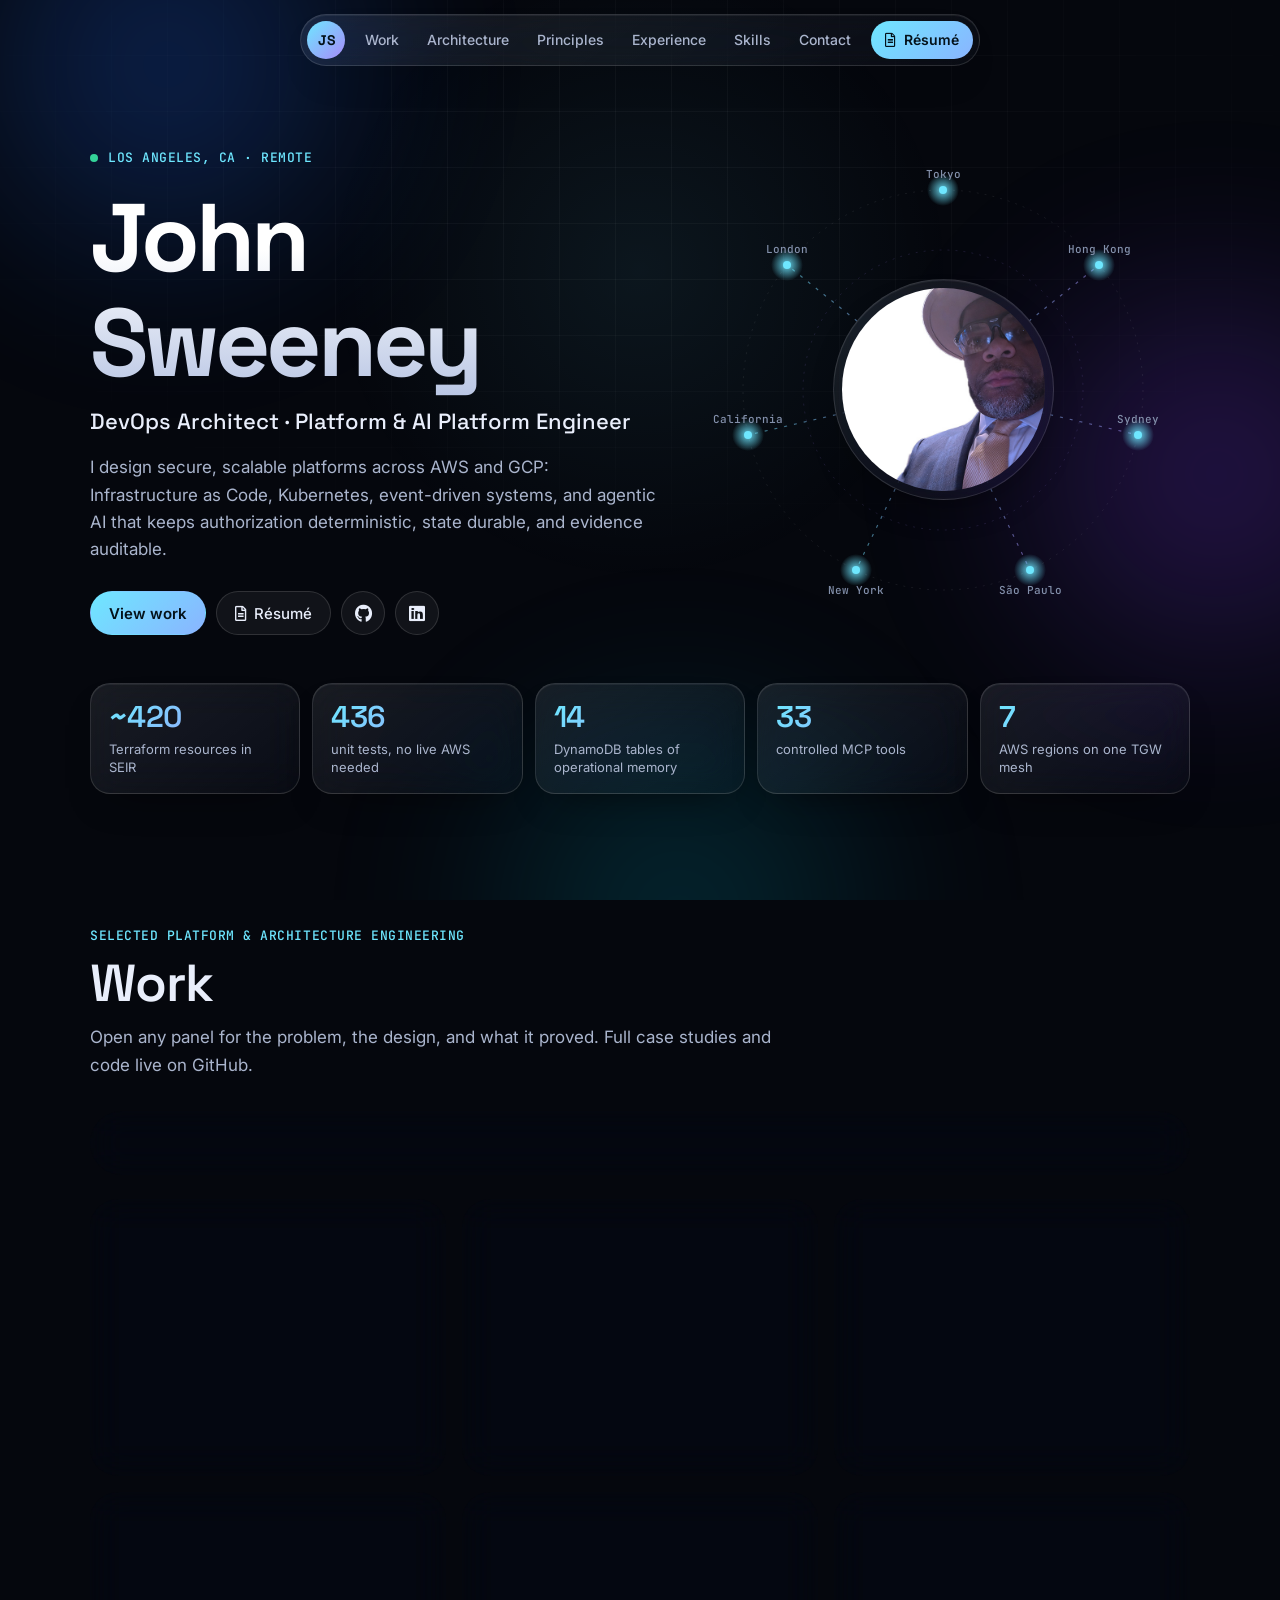
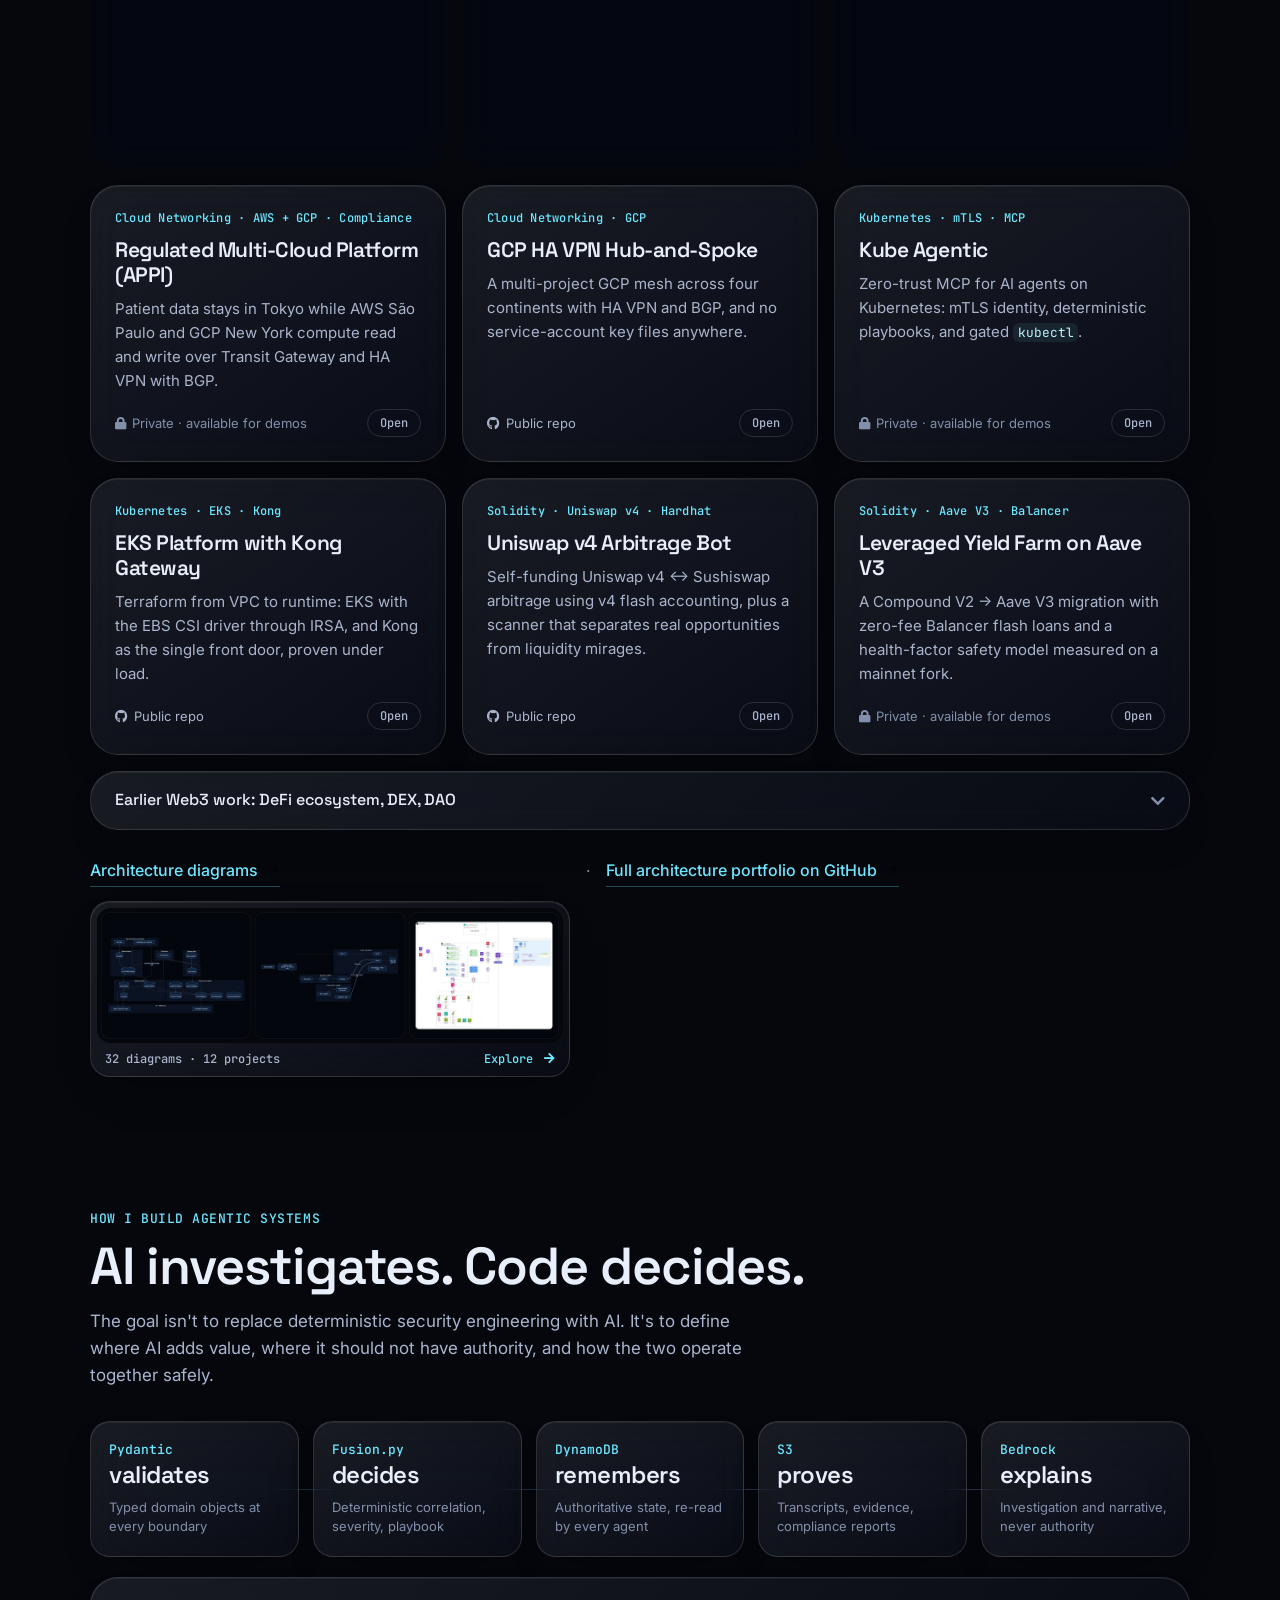
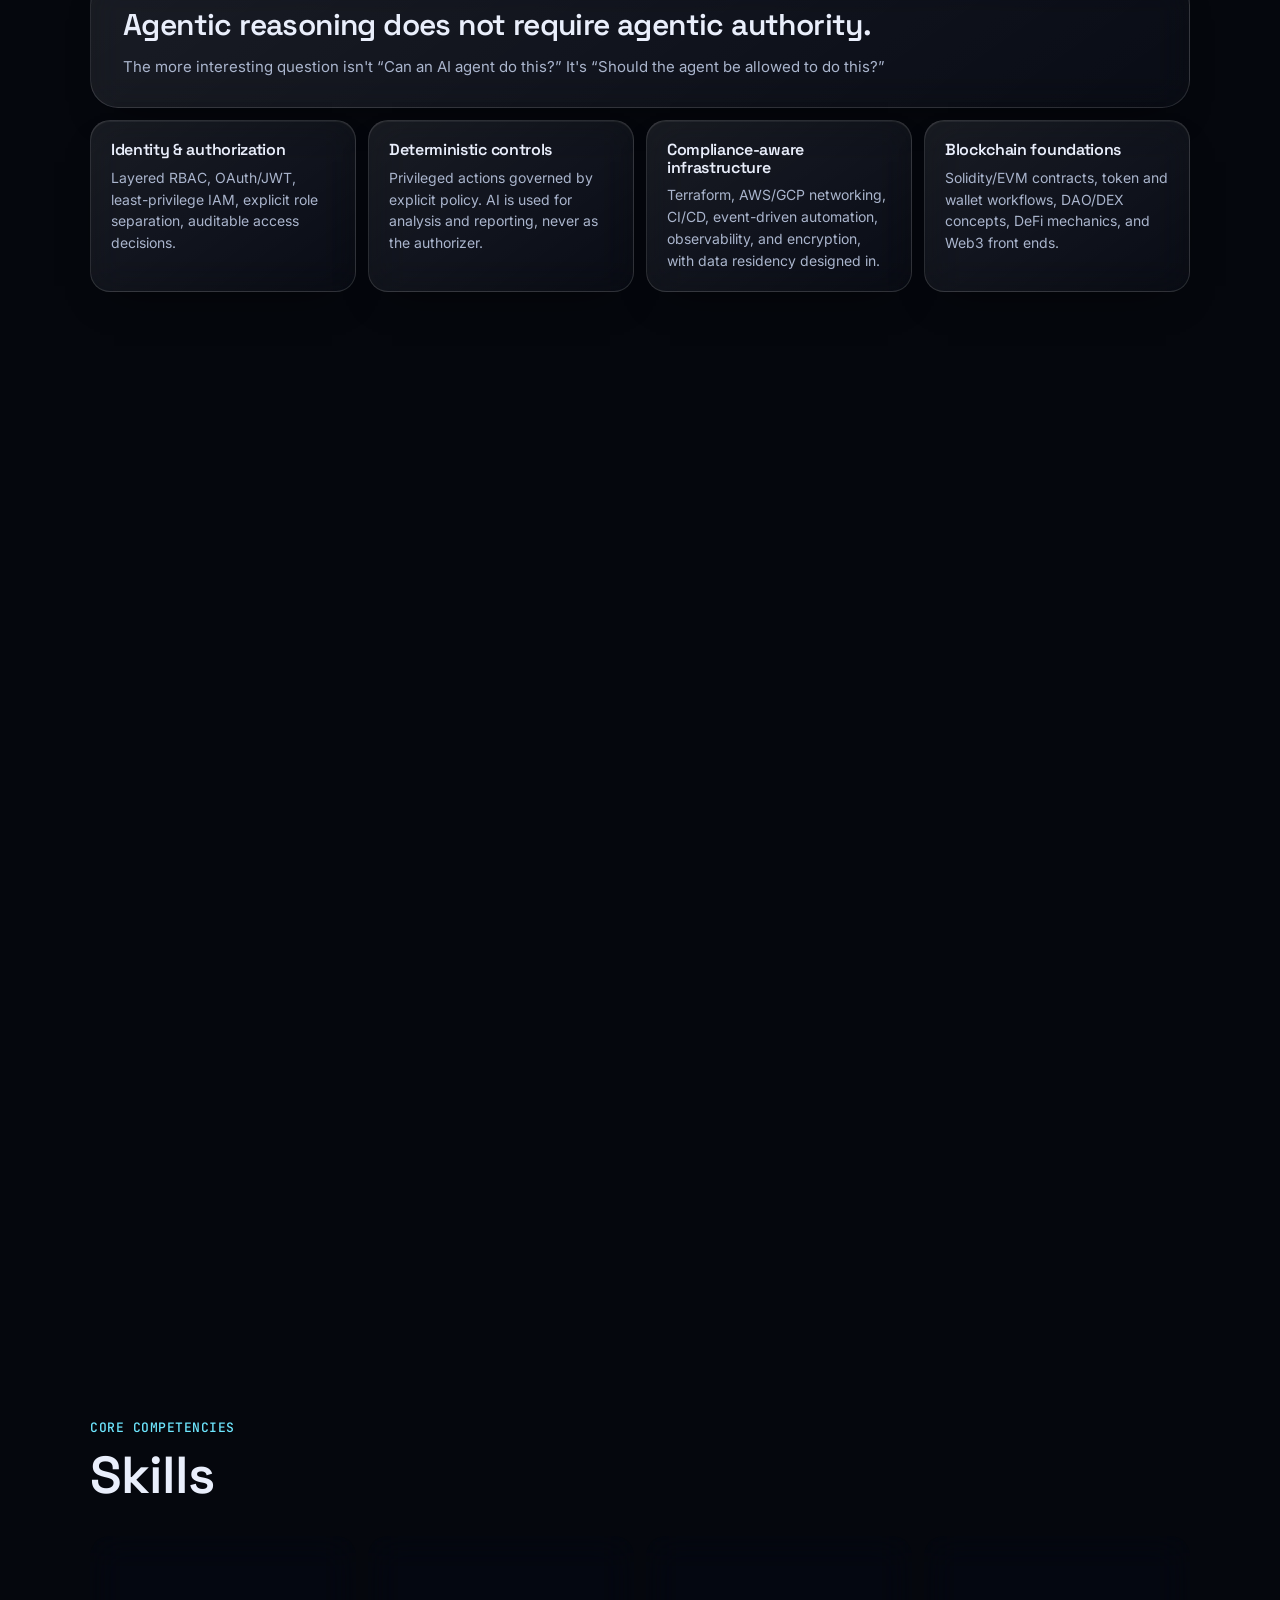
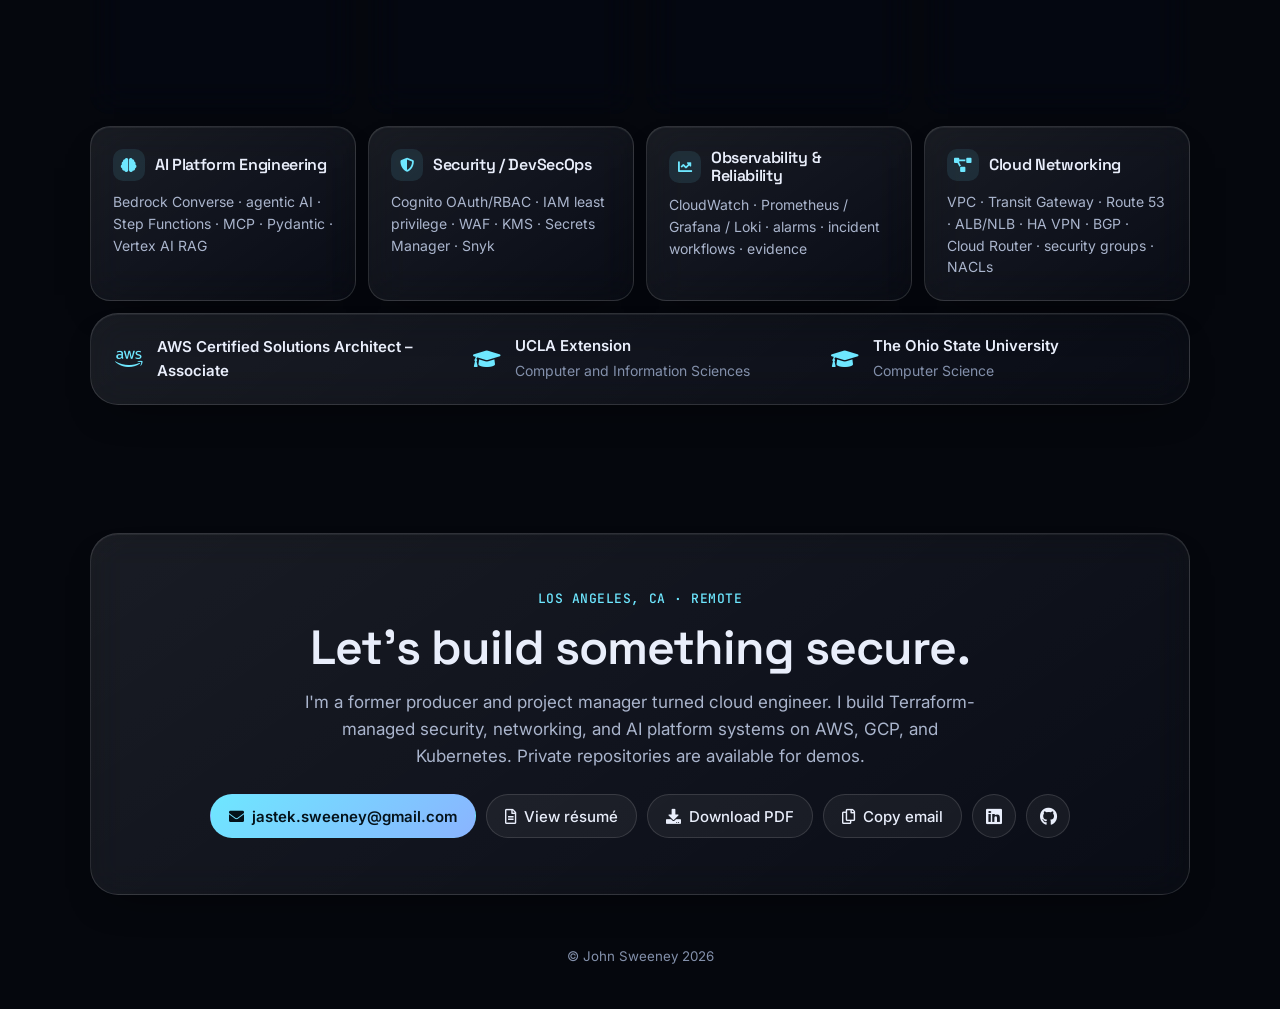
==== commit 12d19131: "Architecture page: 10 more SEIR1 diagrams (32 total) Executive poster leads the SEIR1 section, follo" ====
--- a/index.html
+++ b/index.html
@@ -661,7 +661,7 @@
                     <!-- Teaser: a peek at the Architecture page (duplicate link, so kept out of the tab order) -->
                     <a class="arch-teaser glass" href="architecture.html" tabindex="-1" aria-hidden="true">
                         <span class="arch-teaser-media"><img src="assets/architecture-teaser.webp" alt="" width="1100" height="320" loading="lazy"></span>
-                        <span class="arch-teaser-cap"><span>22 diagrams · 12 projects</span><span class="arch-teaser-cta">Explore <i class="fas fa-arrow-right" aria-hidden="true"></i></span></span>
+                        <span class="arch-teaser-cap"><span>32 diagrams · 12 projects</span><span class="arch-teaser-cta">Explore <i class="fas fa-arrow-right" aria-hidden="true"></i></span></span>
                     </a>
                 </div>
                 <span class="foot-sep" aria-hidden="true">·</span>
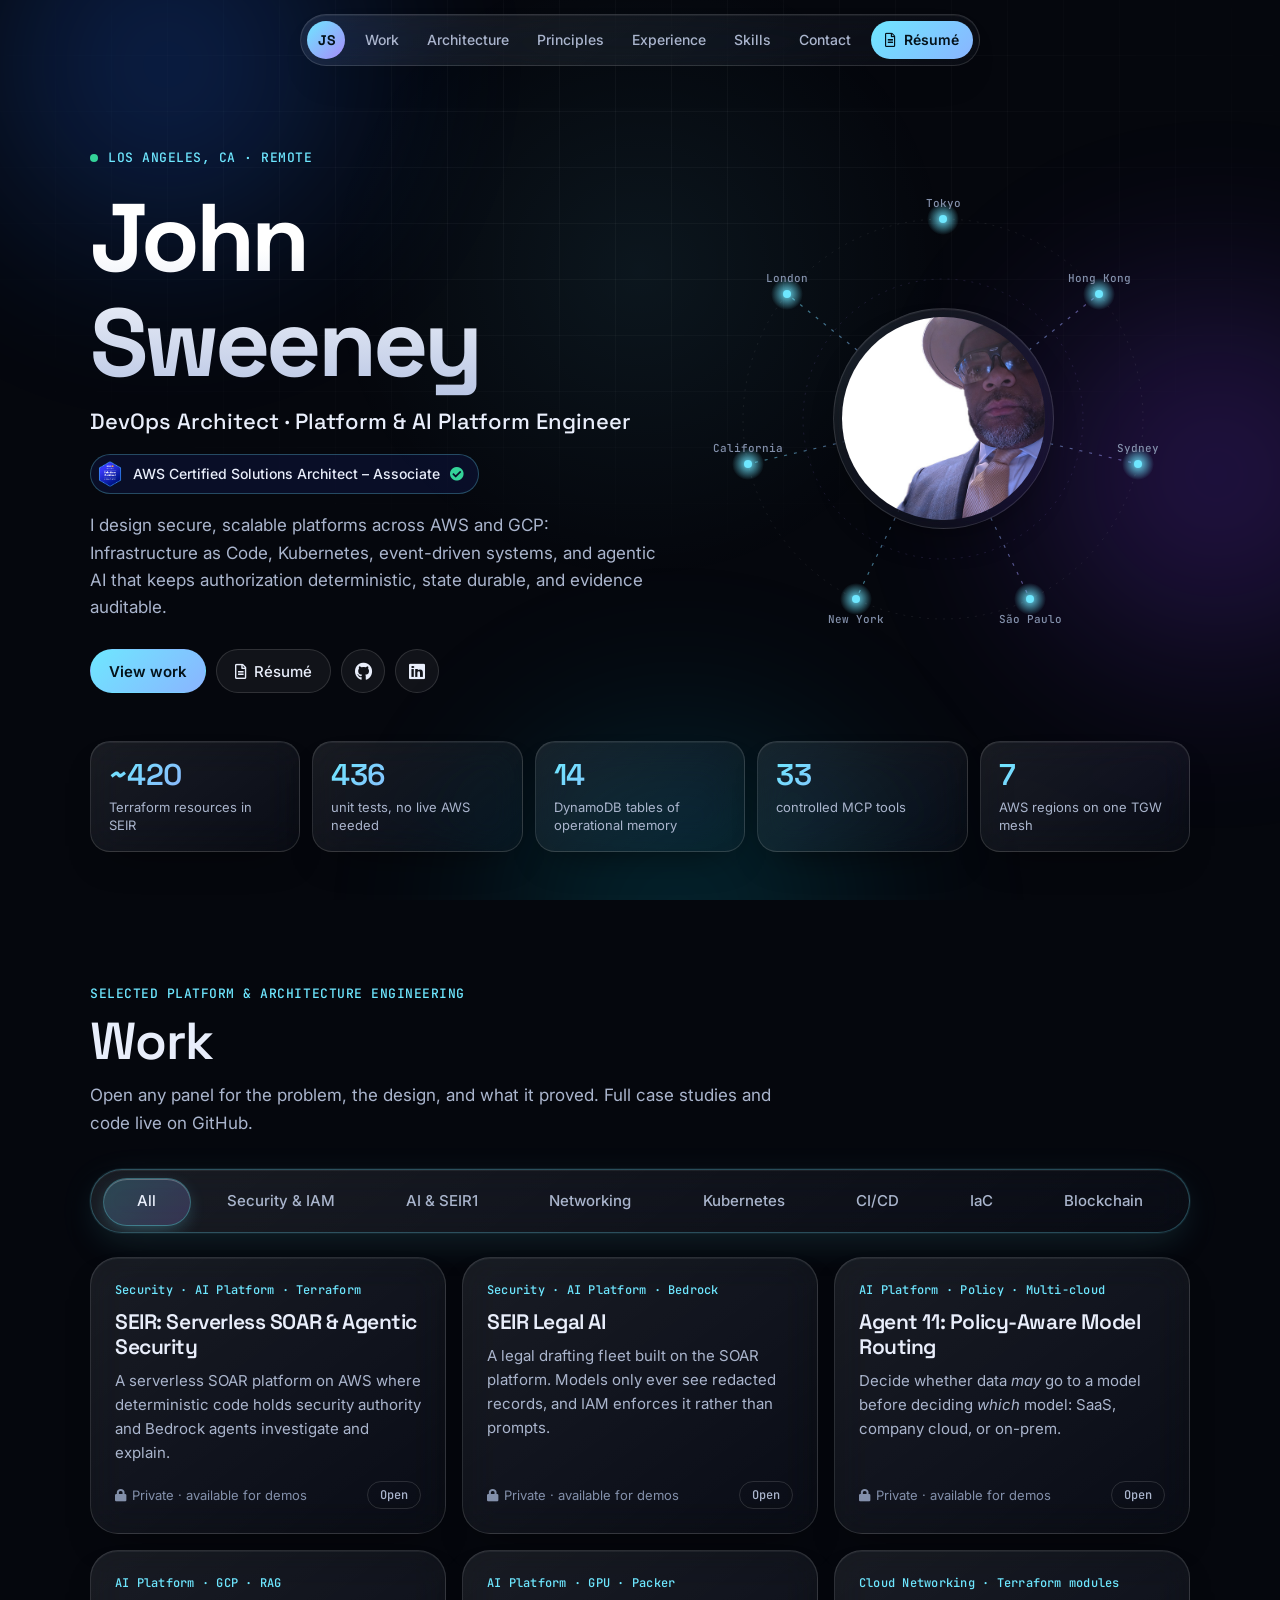
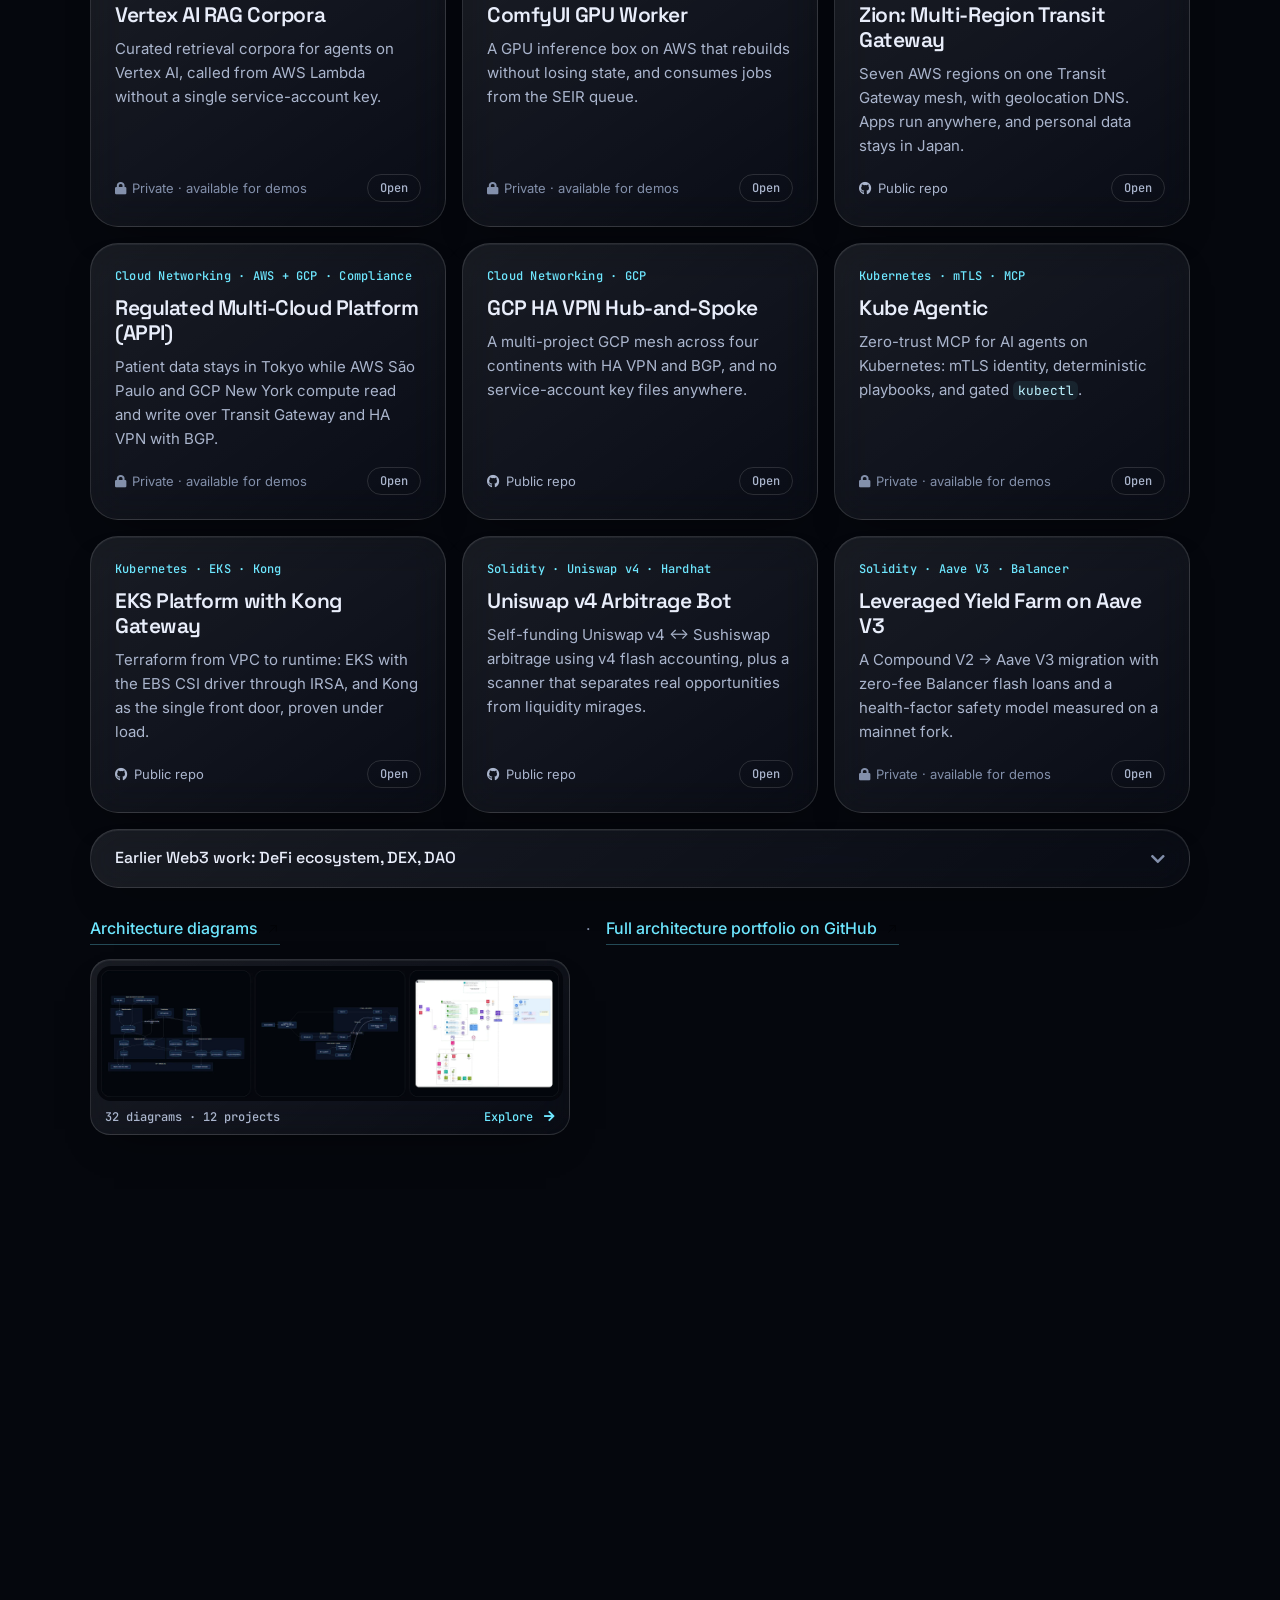
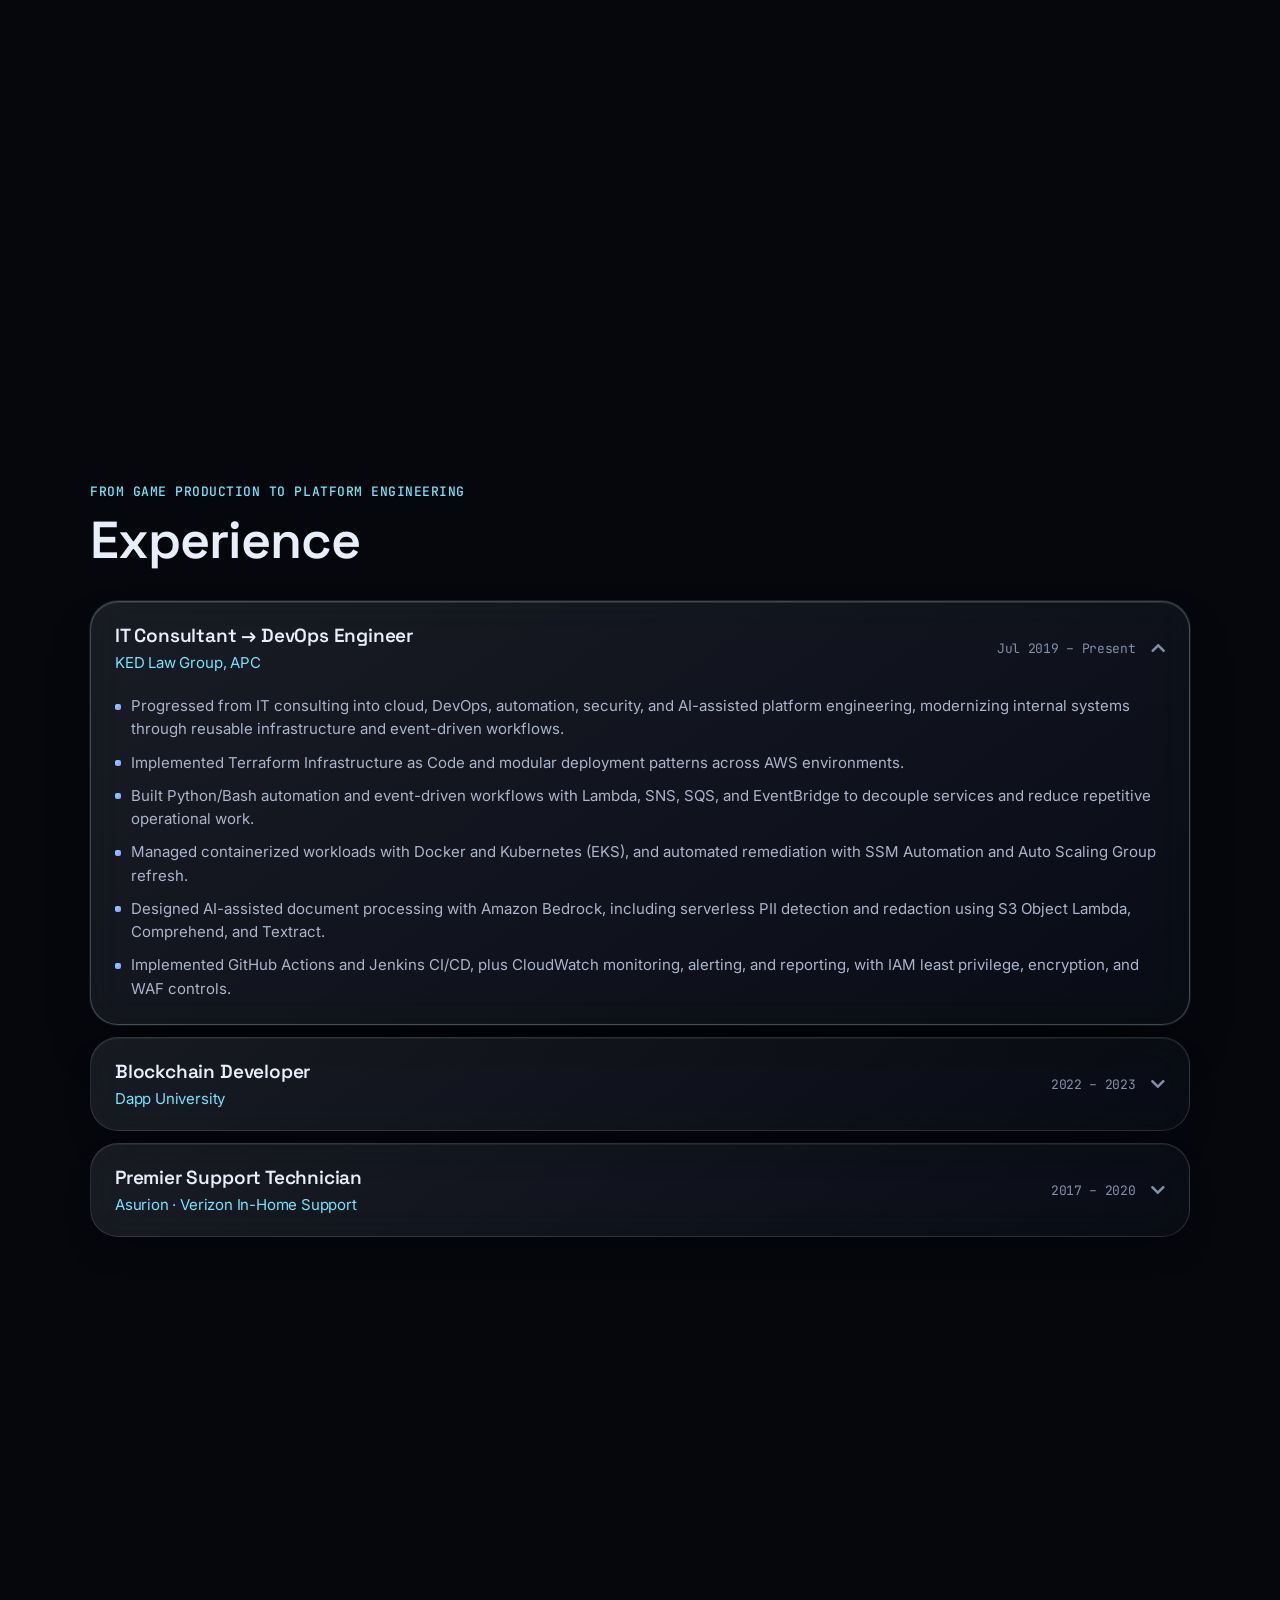
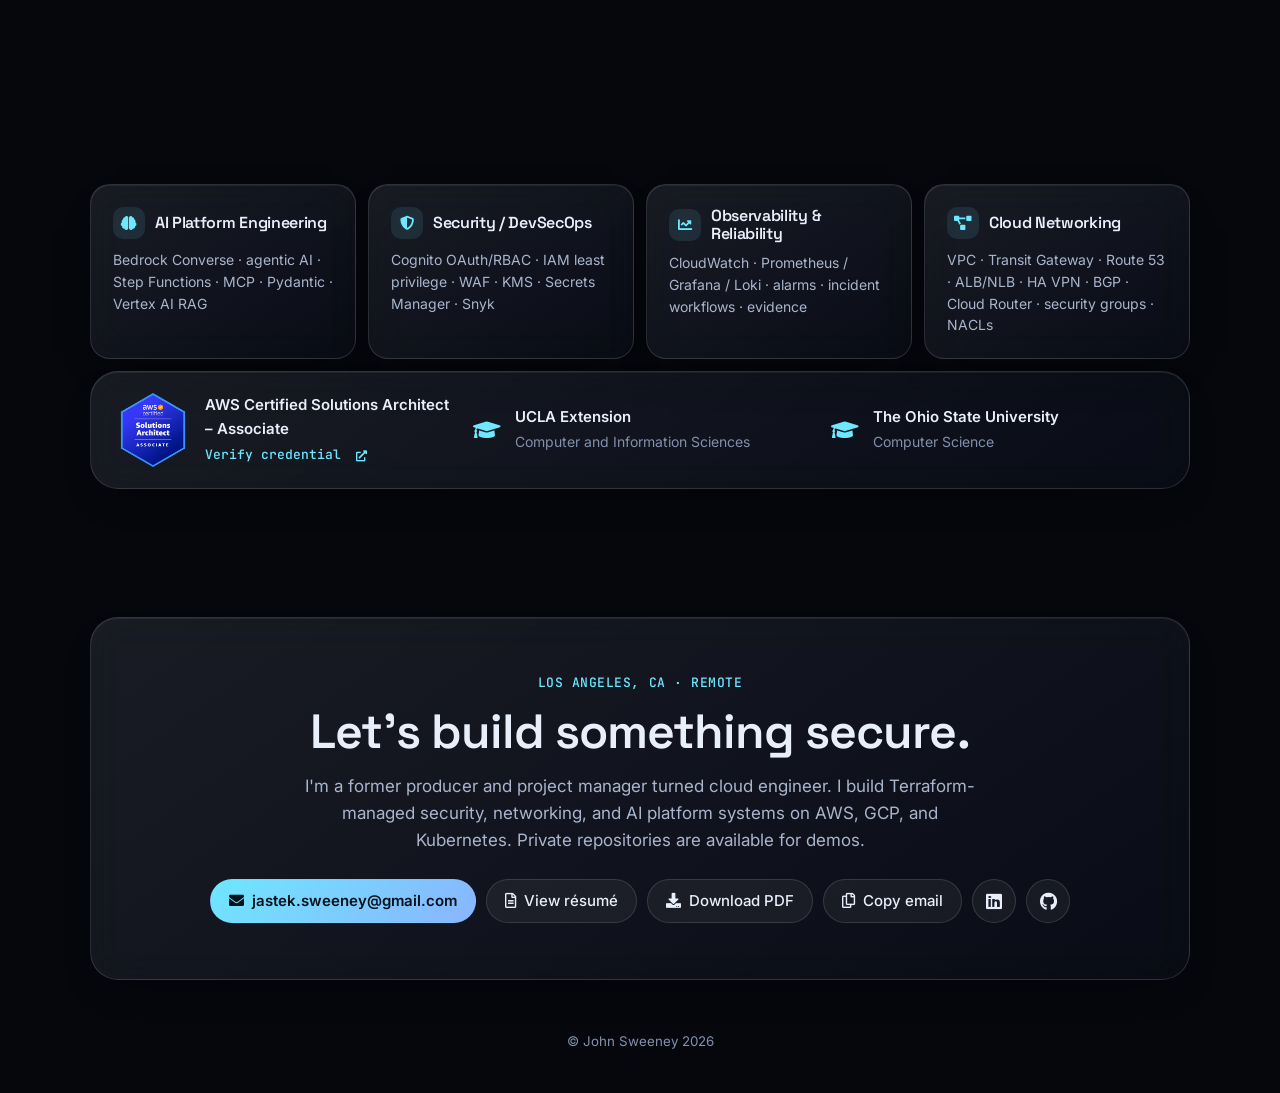
==== commit a7bc2c2a: "Show AWS Solutions Architect – Associate badge with verification - Hero: certification chip under th" ====
--- a/index.html
+++ b/index.html
@@ -58,6 +58,11 @@
                 <p class="eyebrow"><span class="live-dot" aria-hidden="true"></span>Los Angeles, CA · Remote</p>
                 <h1>John Sweeney</h1>
                 <p class="hero-role">DevOps Architect · Platform &amp; AI Platform Engineer</p>
+                <a class="cert-chip" href="https://cp.certmetrics.com/amazon/en/public/verify/credential/1d07cad685f4409b948e45bced0370e6" target="_blank" rel="noopener">
+                    <img src="assets/aws-saa-badge.png" alt="" width="26" height="26">
+                    <span>AWS Certified Solutions Architect – Associate</span>
+                    <i class="fas fa-check-circle" aria-hidden="true"></i><span class="sr-only">(verify credential, opens in a new tab)</span>
+                </a>
                 <p class="lead">
                     I design secure, scalable platforms across AWS and GCP: Infrastructure as Code, Kubernetes,
                     event-driven systems, and agentic AI that keeps authorization deterministic, state durable,
@@ -815,7 +820,10 @@
             </div>
 
             <div class="creds glass" data-reveal>
-                <div class="cred"><i class="fab fa-aws" aria-hidden="true"></i><div><strong>AWS Certified Solutions Architect – Associate</strong></div></div>
+                <div class="cred cred--badge">
+                    <a class="cred-badge" href="https://cp.certmetrics.com/amazon/en/public/verify/credential/1d07cad685f4409b948e45bced0370e6" target="_blank" rel="noopener" tabindex="-1" aria-hidden="true"><img src="assets/aws-saa-badge.png" alt="" width="76" height="76" loading="lazy"></a>
+                    <div><strong>AWS Certified Solutions Architect – Associate</strong><a class="cred-verify" href="https://cp.certmetrics.com/amazon/en/public/verify/credential/1d07cad685f4409b948e45bced0370e6" target="_blank" rel="noopener">Verify credential <i class="fas fa-external-link-alt" aria-hidden="true"></i></a></div>
+                </div>
                 <div class="cred"><i class="fas fa-graduation-cap" aria-hidden="true"></i><div><strong>UCLA Extension</strong><span>Computer and Information Sciences</span></div></div>
                 <div class="cred"><i class="fas fa-graduation-cap" aria-hidden="true"></i><div><strong>The Ohio State University</strong><span>Computer Science</span></div></div>
             </div>
--- a/css/site.css
+++ b/css/site.css
@@ -2202,3 +2202,113 @@
         display: none;
     }
 }
+
+/* Cover art: a thematic image stands in for the thumbnail; the real diagram
+   (hidden) still feeds the magnifier and the viewer */
+.diagram-preview:has(.diagram-cover) {
+    padding: 0;
+}
+
+.diagram-cover {
+    /* Pinned to the thumbnail box; a percentage height alone doesn't hold in the grid */
+    position: absolute;
+    inset: 0;
+    display: block;
+    width: 100%;
+    height: 100%;
+    object-fit: cover;
+    object-position: 50% 80%;
+    border-radius: inherit;
+    transition: transform var(--dur-slow) var(--ease-emphasized), filter var(--dur-base) var(--ease-standard);
+}
+
+.diagram-card:hover .diagram-cover {
+    transform: scale(1.03);
+}
+
+.diagram-card.is-magnifying .diagram-cover {
+    filter: brightness(0.75);
+}
+
+/* ---------- AWS certification: hero chip and Skills badge ---------- */
+
+.cert-chip {
+    display: inline-flex;
+    align-items: center;
+    gap: 10px;
+    margin: 0 0 18px;
+    padding: 6px 14px 6px 6px;
+    border-radius: var(--r-pill);
+    border: 1px solid rgba(110, 231, 255, 0.28);
+    background: rgba(40, 60, 200, 0.14);
+    color: var(--ink);
+    font: 500 14px/1.2 var(--font-body);
+    text-decoration: none;
+    transform-origin: left center;
+    transition:
+        transform var(--dur-base) var(--ease-spring),
+        border-color var(--dur-fast) var(--ease-standard),
+        background-color var(--dur-fast) var(--ease-standard);
+}
+
+.cert-chip img {
+    width: 26px;
+    height: 26px;
+    flex: none;
+}
+
+.cert-chip .fa-check-circle {
+    color: var(--ok);
+}
+
+.cert-chip:hover,
+.cert-chip:focus-visible {
+    transform: scale(1.06);
+    border-color: rgba(110, 231, 255, 0.55);
+    background: rgba(40, 60, 200, 0.24);
+}
+
+.cred--badge {
+    align-items: center;
+}
+
+.cred-badge {
+    flex: none;
+    display: block;
+    transition: transform var(--dur-base) var(--ease-spring), filter var(--dur-base) var(--ease-standard);
+}
+
+.cred-badge img {
+    display: block;
+    width: 76px;
+    height: 76px;
+}
+
+.cred--badge:hover .cred-badge {
+    transform: scale(1.1) rotate(-4deg);
+    filter: drop-shadow(0 8px 20px rgba(59, 91, 255, 0.45));
+}
+
+.cred-verify {
+    display: inline-flex;
+    align-items: center;
+    gap: 6px;
+    margin-top: 4px;
+    color: var(--accent);
+    font: 500 13px/1.3 var(--font-mono);
+    text-decoration: none;
+}
+
+.cred-verify:hover {
+    text-decoration: underline;
+}
+
+.cred-verify i {
+    font-size: 11px;
+}
+
+@media (max-width: 560px) {
+    .cert-chip span:not(.sr-only) {
+        font-size: 13px;
+    }
+}
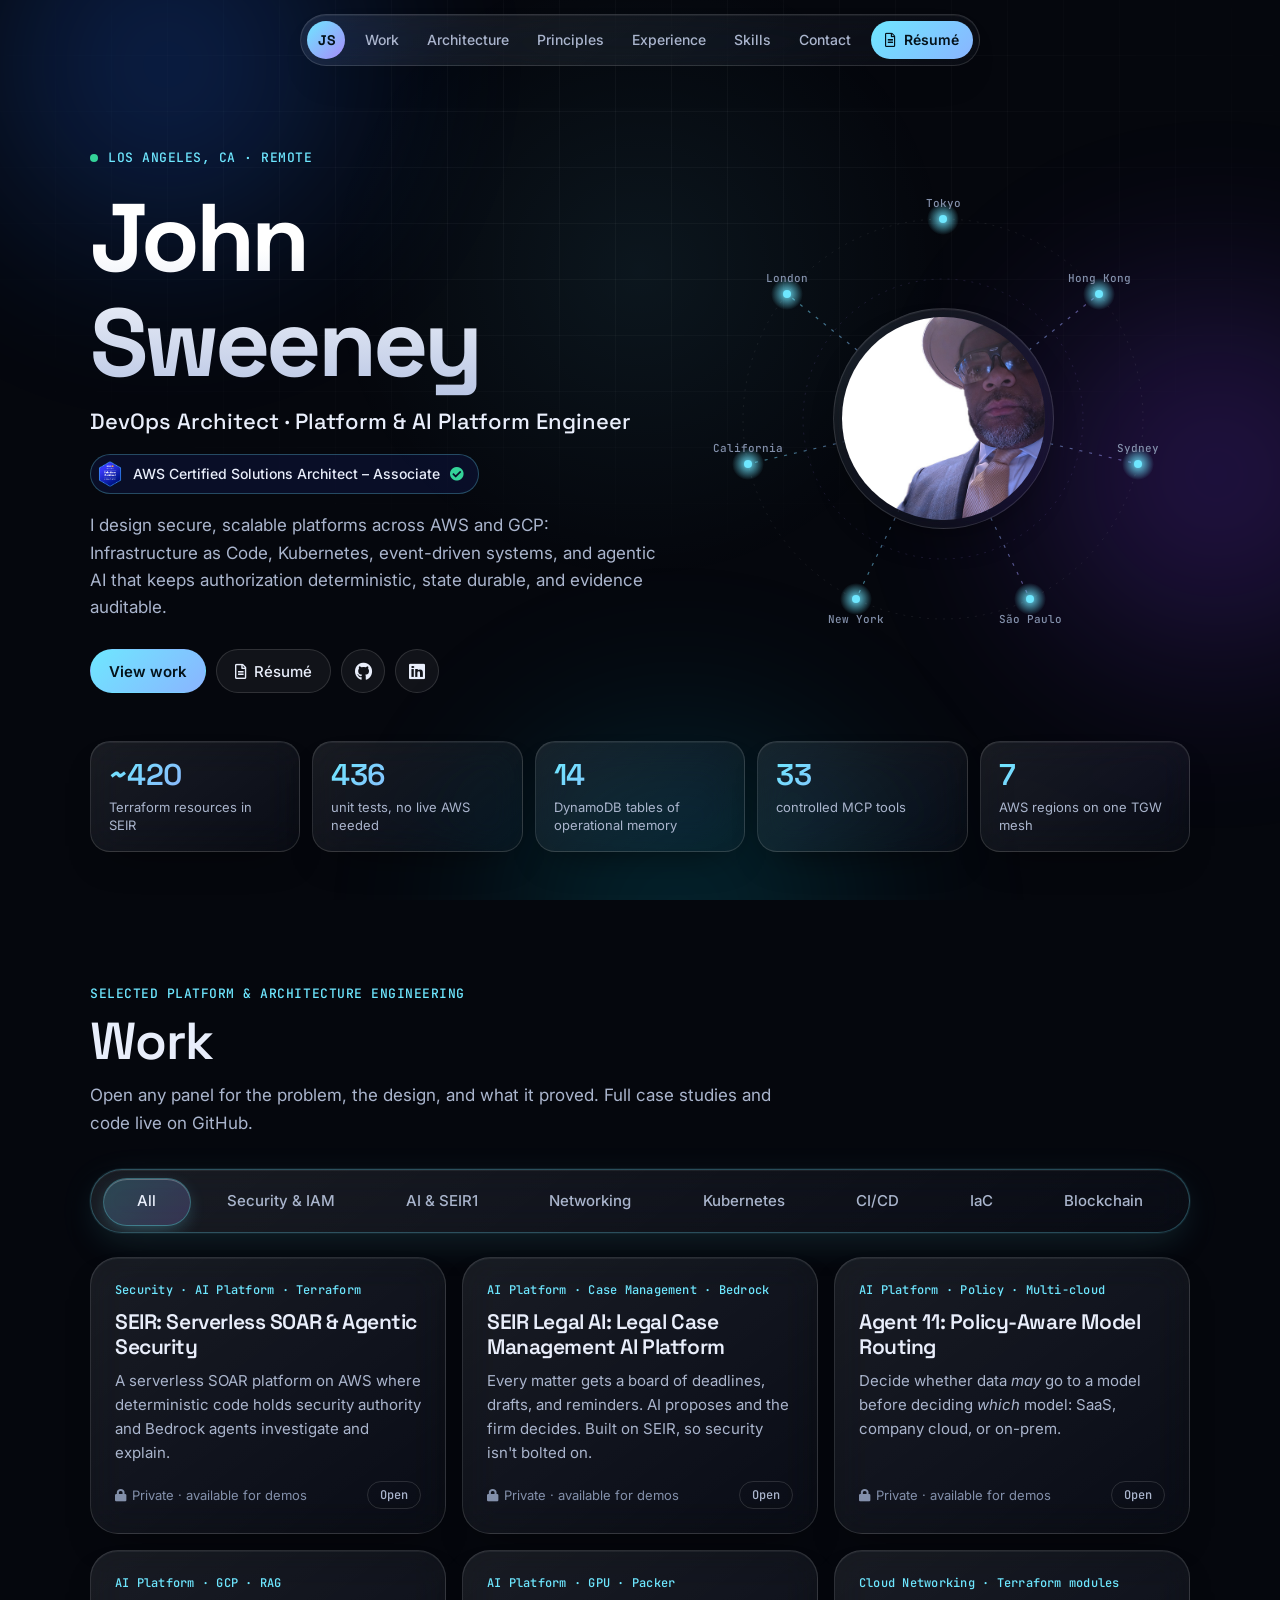
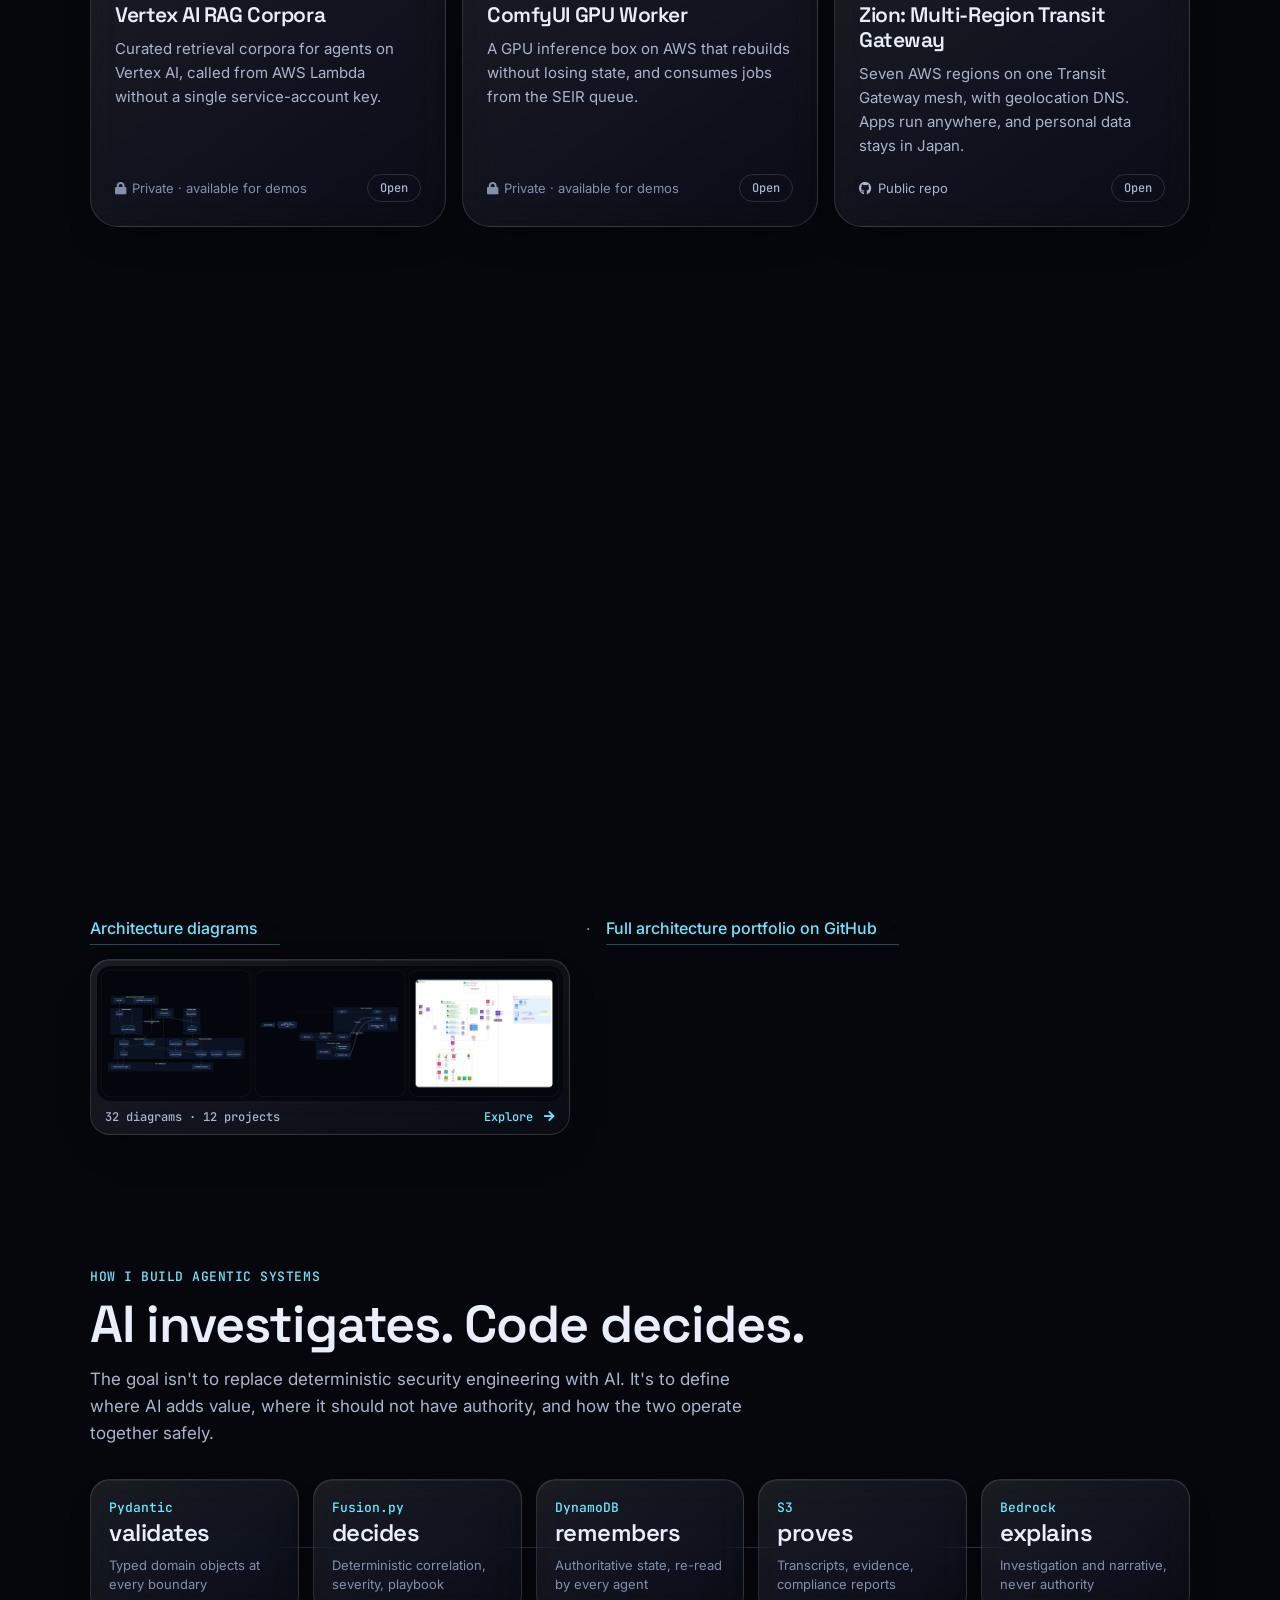
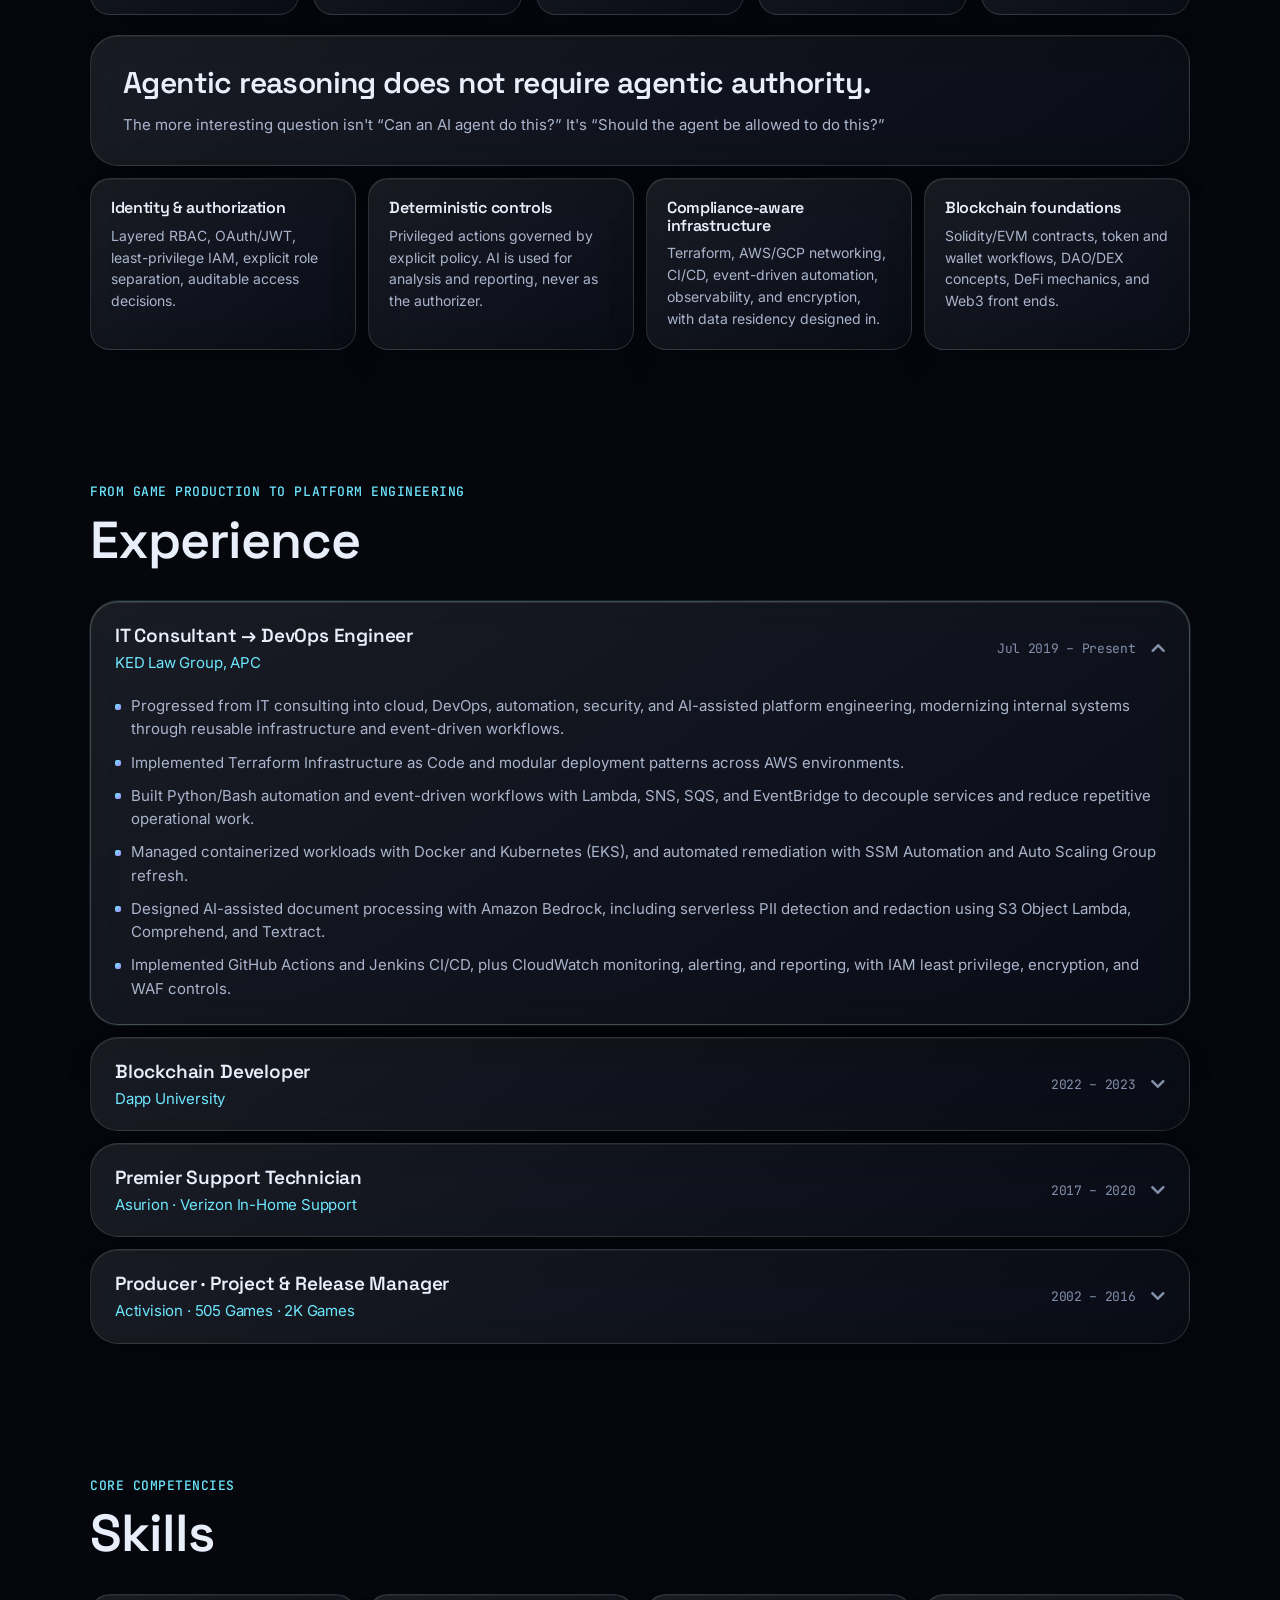
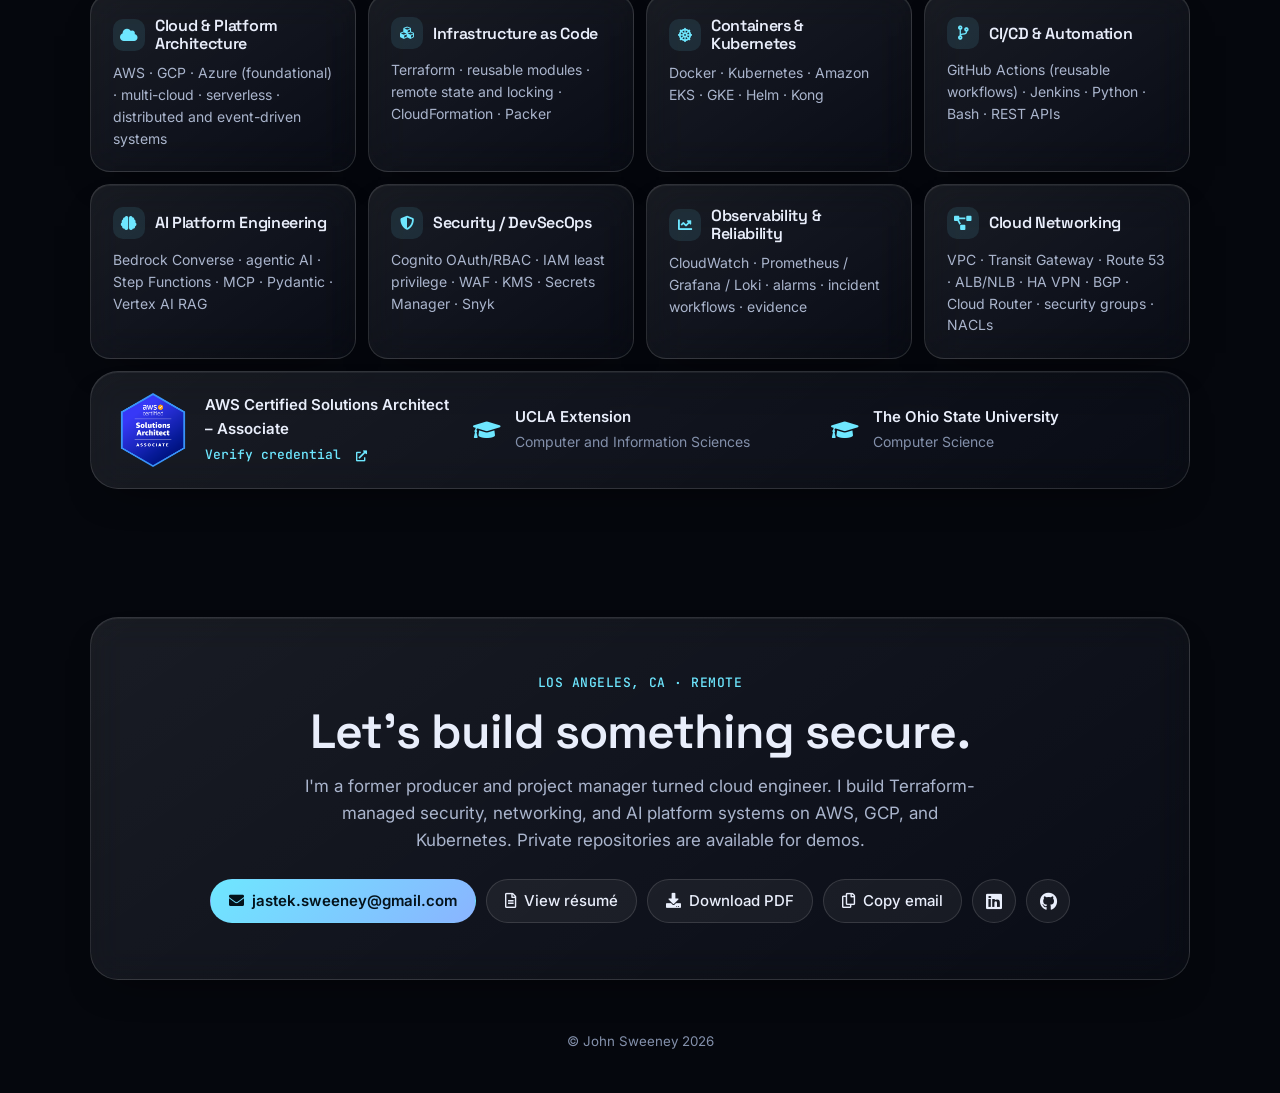
==== commit 6715a507: "Remove 28 MB of unused files; Legal Case Management AI Platform; favicon - Delete 1,709 files nothin" ====
--- a/index.html
+++ b/index.html
@@ -12,6 +12,8 @@
     <meta property="og:image" content="https://jastek69.github.io/resume/img/profile.jpg">
 
     <title>John Sweeney | Cloud Security &amp; AI Platform Engineer</title>
+
+    <link rel="icon" href="favicon.svg" type="image/svg+xml">
 
     <link rel="preconnect" href="https://fonts.googleapis.com">
     <link rel="preconnect" href="https://fonts.gstatic.com" crossorigin>
@@ -193,27 +195,27 @@
 
                 <!-- LEGAL AI -->
                 <article class="panel glass" data-domain="security ai cicd iac" data-reveal>
-                    <p class="panel-tags">Security · AI Platform · Bedrock</p>
-                    <h3 class="panel-title"><button type="button" class="panel-open">SEIR Legal AI</button></h3>
-                    <p class="panel-summary">A legal drafting fleet built on the SOAR platform. Models only ever see redacted records, and IAM enforces it rather than prompts.</p>
+                    <p class="panel-tags">AI Platform · Case Management · Bedrock</p>
+                    <h3 class="panel-title"><button type="button" class="panel-open">SEIR Legal AI: Legal Case Management AI Platform</button></h3>
+                    <p class="panel-summary">Every matter gets a board of deadlines, drafts, and reminders. AI proposes and the firm decides. Built on SEIR, so security isn't bolted on.</p>
                     <p class="panel-meta"><span class="lock"><i class="fas fa-lock" aria-hidden="true"></i> Private · available for demos</span></p>
                     <div class="panel-detail">
-                        <p class="rule">Redact before the model.</p>
-                        <div class="detail-grid">
-                            <div>
-                                <h4>Problem</h4>
-                                <ul>
-                                    <li>Drafting sources hold student identity, medical detail, and education records (PHI and FERPA).</li>
+                        <p class="rule">AI proposes; the firm decides.</p>
+                        <div class="detail-grid">
+                            <div>
+                                <h4>Problem</h4>
+                                <ul>
+                                    <li>Recurring deadlines, renewals, and status reports repeat across a whole caseload and are easy to miss.</li>
+                                    <li>Case files hold identity, medical detail, and education records (PHI and FERPA).</li>
                                     <li>Model-confident citations are a liability, and every one has to be verifiable.</li>
-                                    <li>Attorneys and paralegals need different entitlements on web, chat, and API.</li>
-                                </ul>
-                            </div>
-                            <div>
-                                <h4>Design</h4>
-                                <ul>
-                                    <li>Agent roles are denied <code>s3:GetObject</code>. The only read path is a Comprehend + Comprehend Medical redaction gateway, and scanned PDFs fail closed.</li>
-                                    <li>Graduated autonomy (observe → draft → notify), set live in SSM. No tier ever files, serves, or emails anyone.</li>
-                                    <li>Citation sidecars are marked <code>[VERIFY]</code>. Semantic search stays off until it beats BM25 on a counsel-graded set.</li>
+                                </ul>
+                            </div>
+                            <div>
+                                <h4>Design</h4>
+                                <ul>
+                                    <li><strong>Every matter has a board</strong> of deadlines, drafts, and reminders. Practice areas such as construction, litigation, and civil plug in under the same enum rules, so the platform scales out without forking.</li>
+                                    <li><strong>AI proposes; the firm decides.</strong> Agents produce drafts and research aids with <code>[VERIFY]</code> citations under graduated autonomy (observe → draft → notify). No tier ever files.</li>
+                                    <li><strong>Security isn't bolted on.</strong> It inherits SEIR's Cognito, WAF, and SOAR protection, and models only see records redacted by Comprehend + Comprehend Medical, enforced by IAM.</li>
                                 </ul>
                             </div>
                             <div>
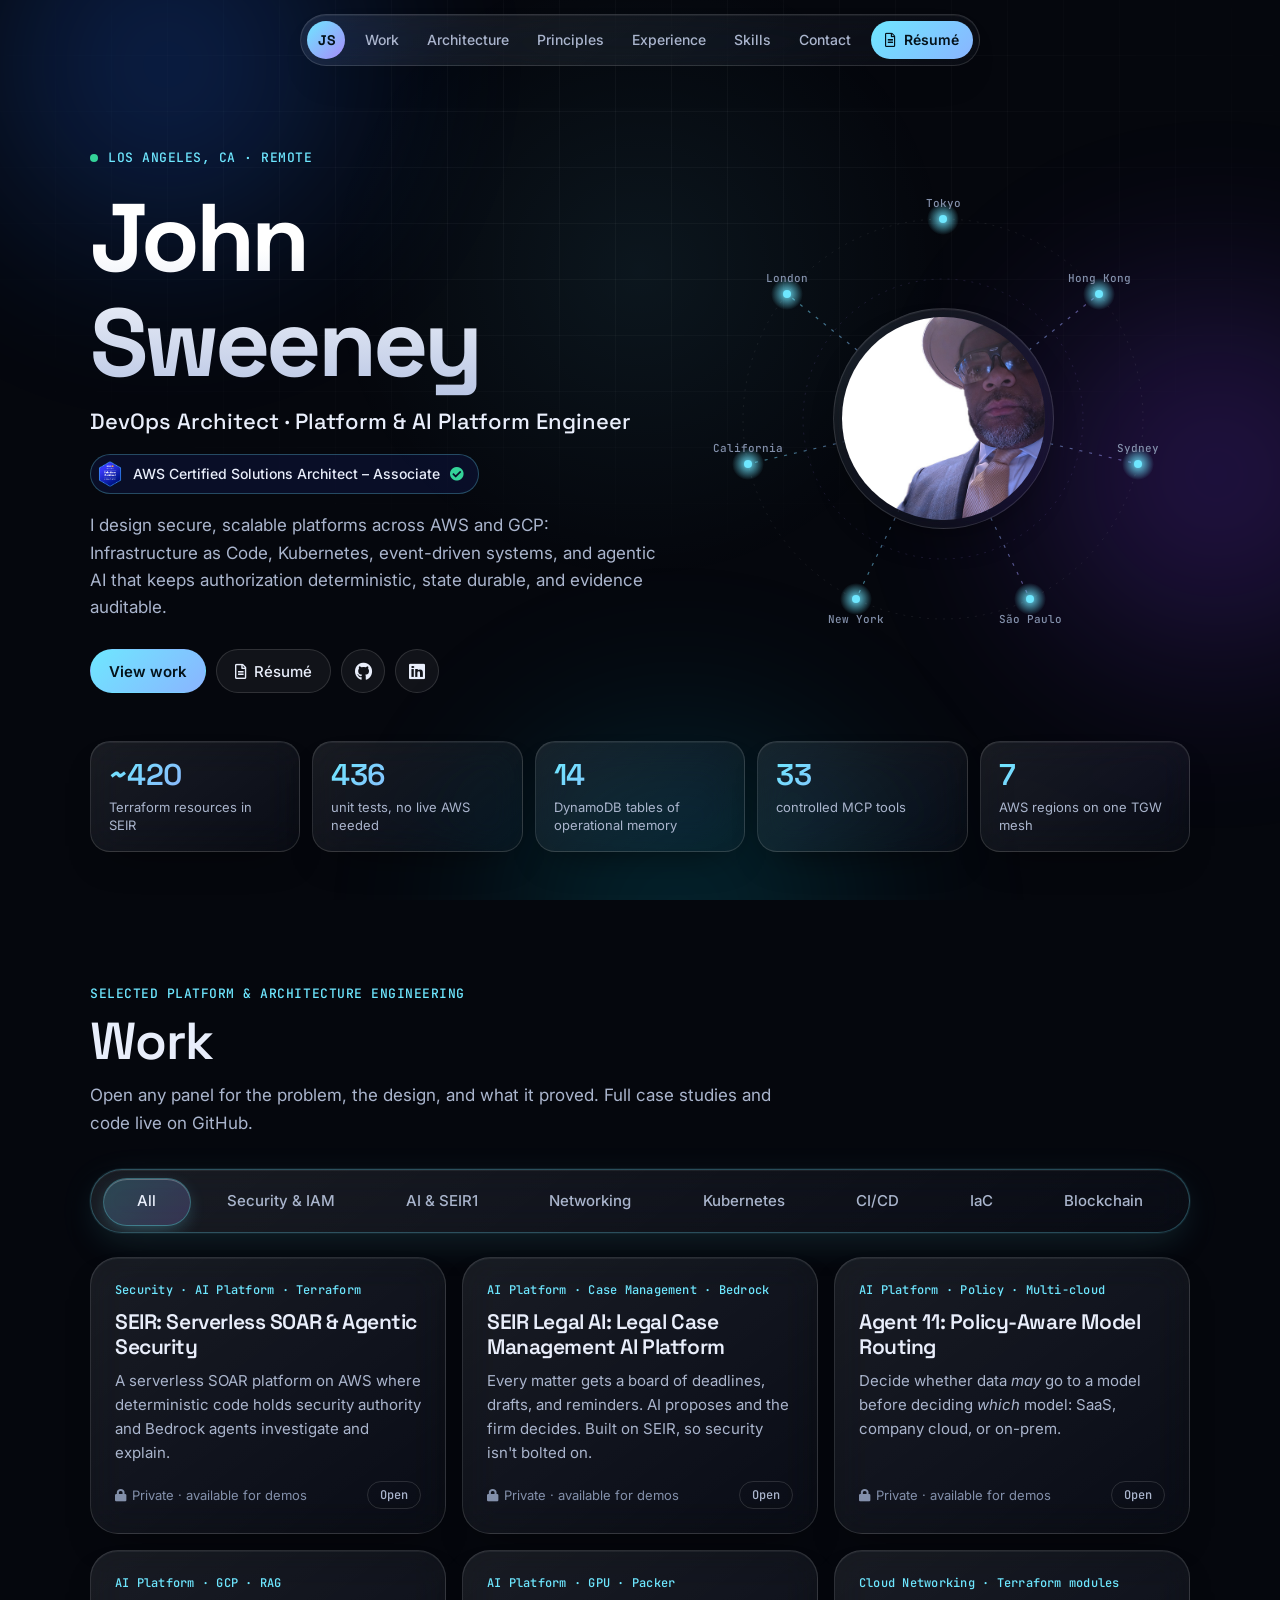
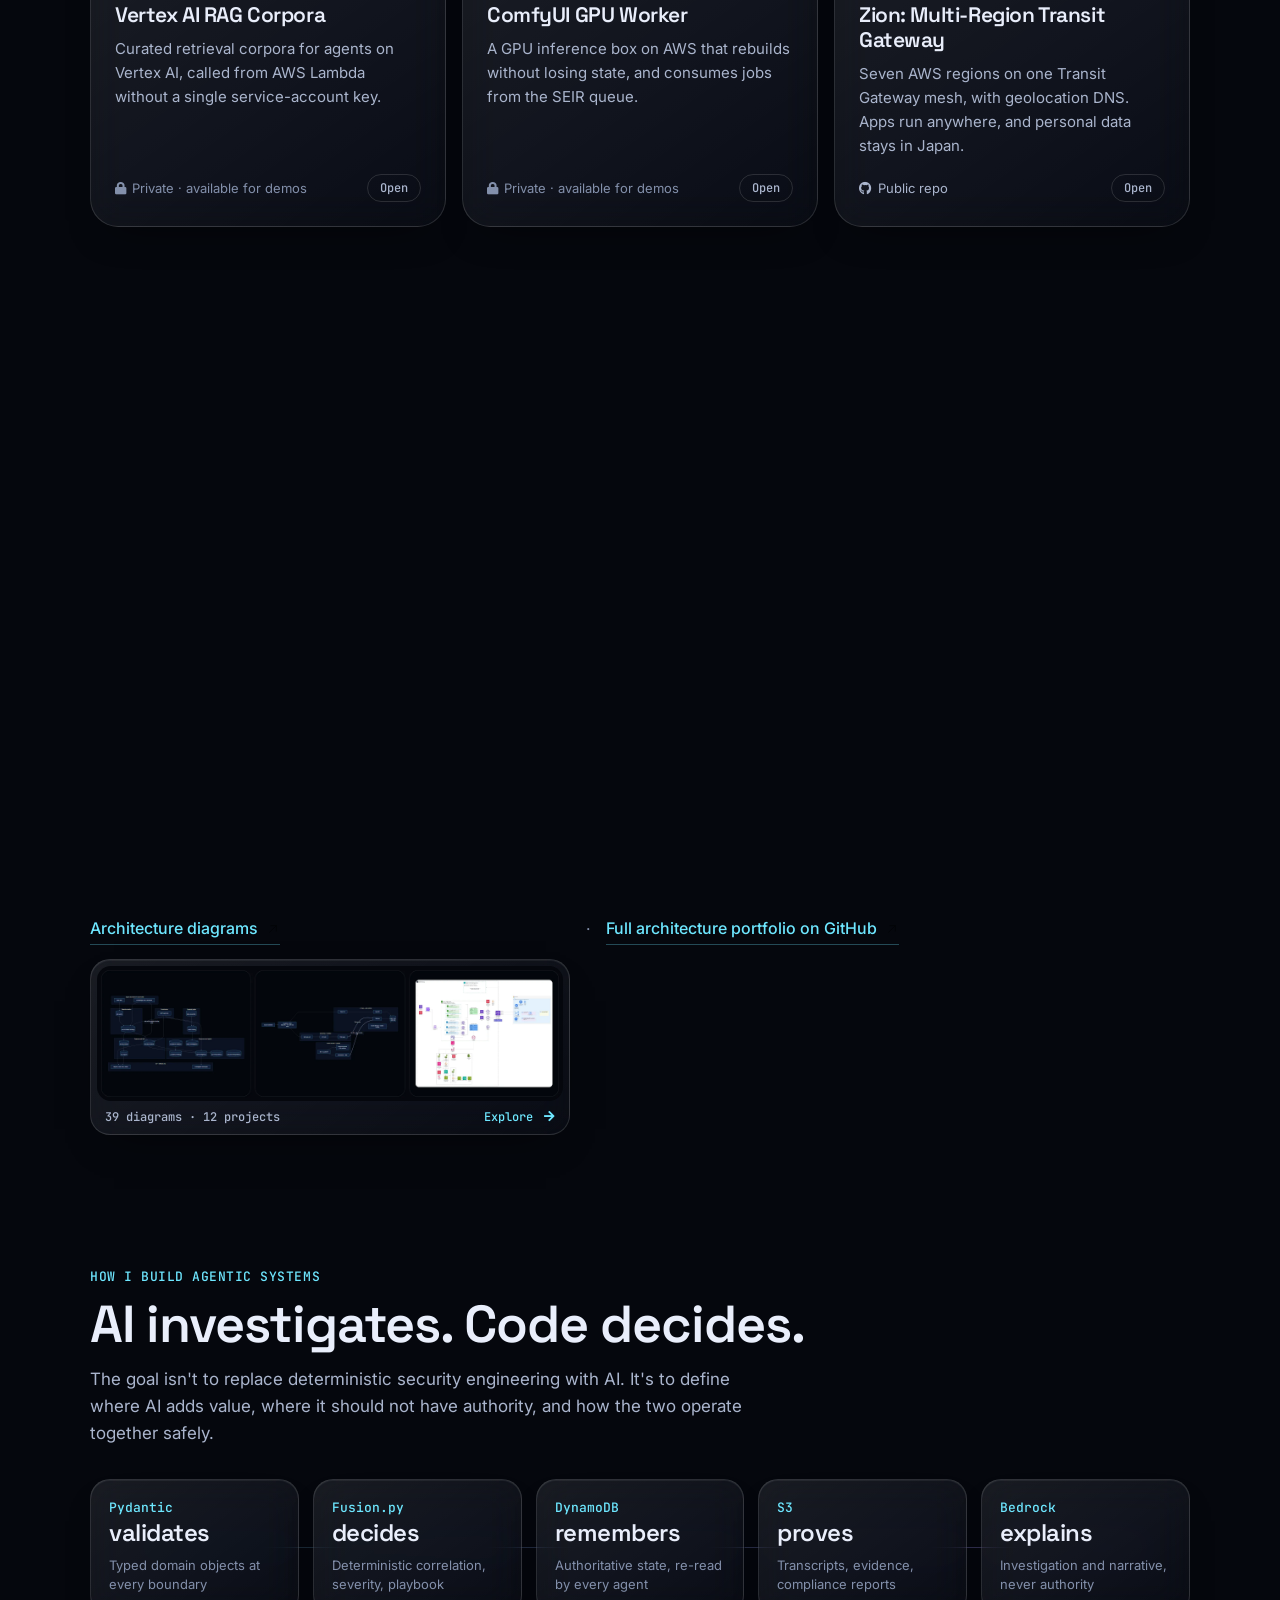
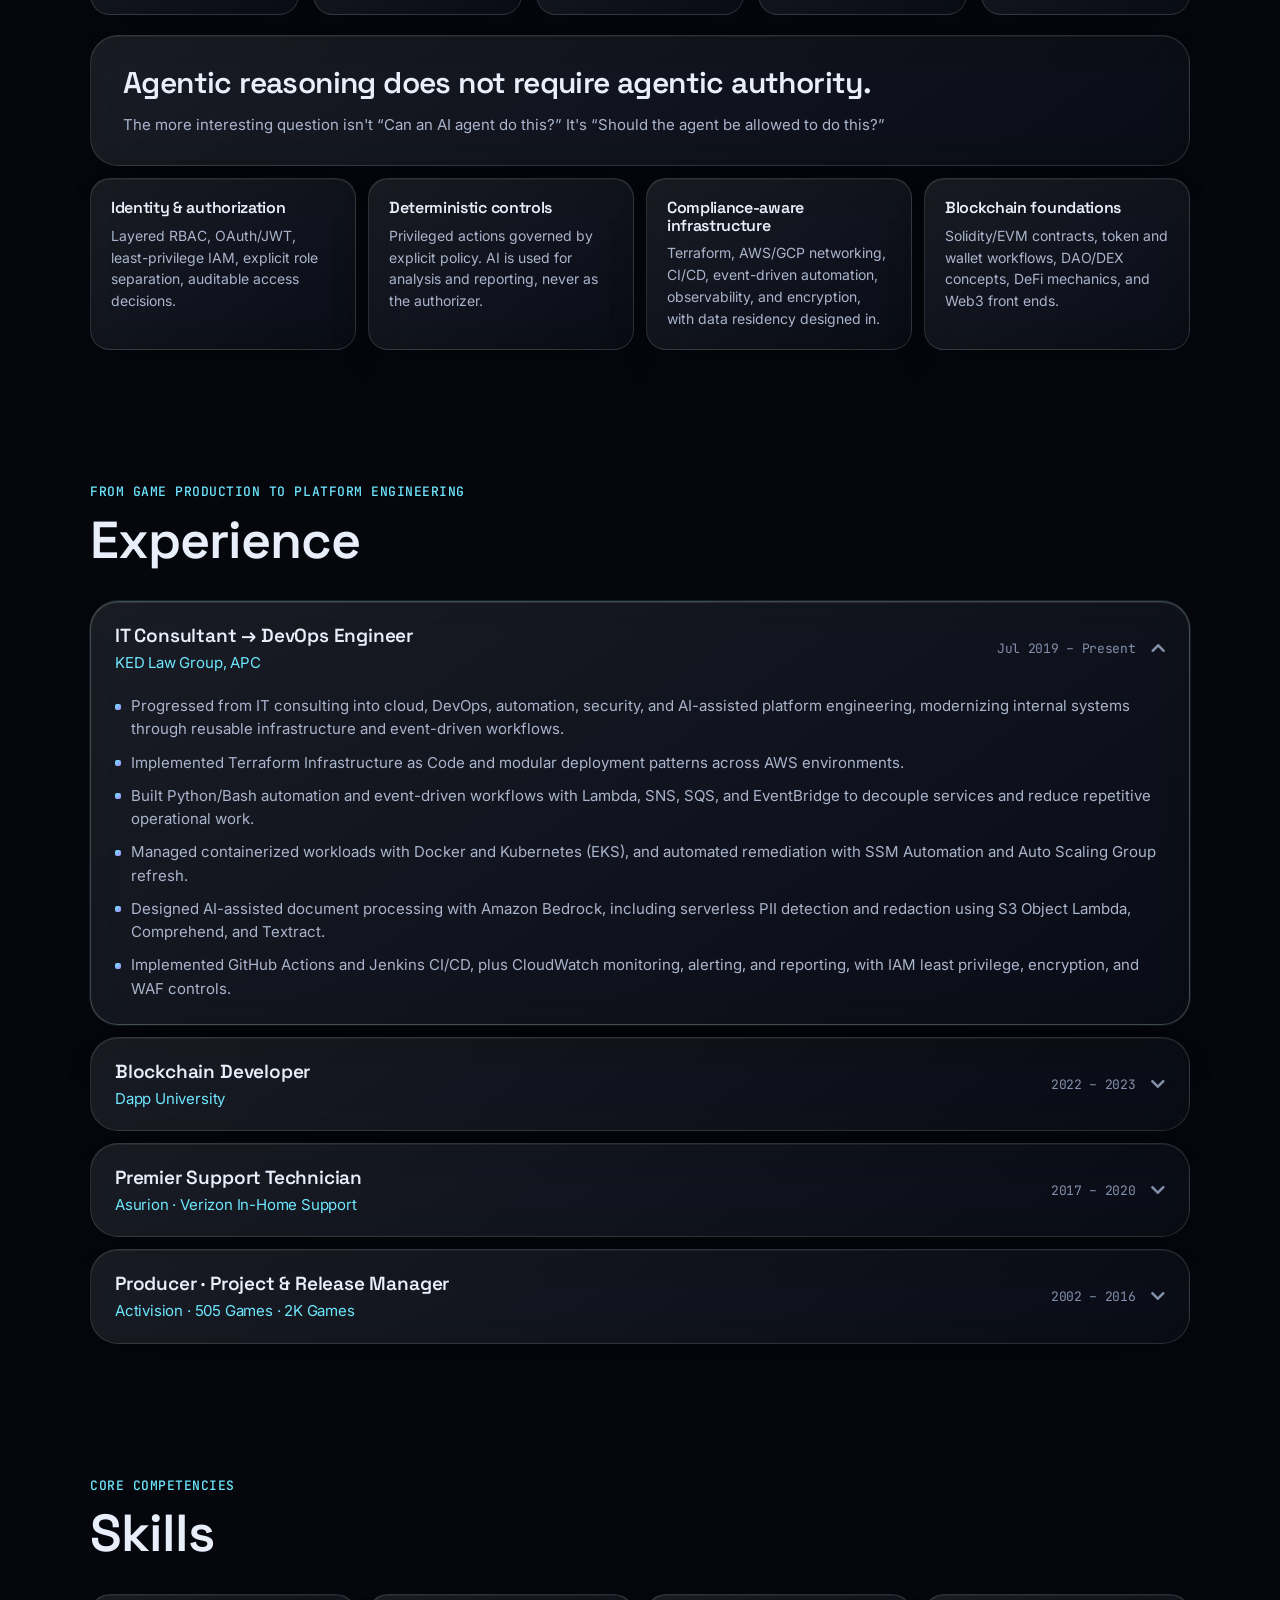
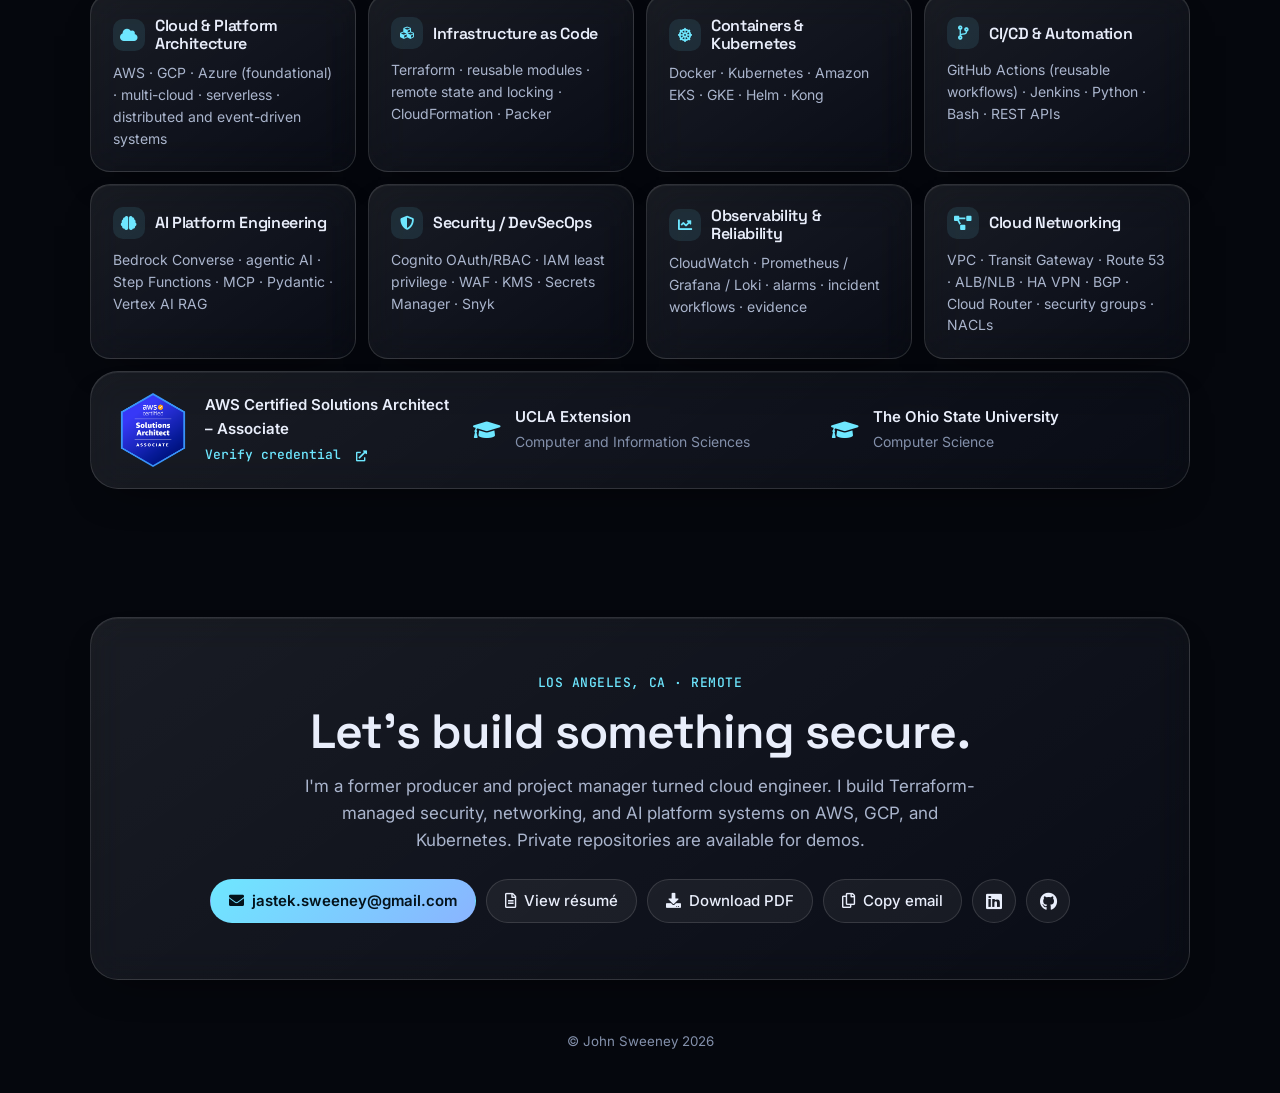
==== commit aa4508e2: "Architecture: Legal Case Management screenshots (39 diagrams) Seven Counsel Console screenshots in t" ====
--- a/index.html
+++ b/index.html
@@ -668,7 +668,7 @@
                     <!-- Teaser: a peek at the Architecture page (duplicate link, so kept out of the tab order) -->
                     <a class="arch-teaser glass" href="architecture.html" tabindex="-1" aria-hidden="true">
                         <span class="arch-teaser-media"><img src="assets/architecture-teaser.webp" alt="" width="1100" height="320" loading="lazy"></span>
-                        <span class="arch-teaser-cap"><span>32 diagrams · 12 projects</span><span class="arch-teaser-cta">Explore <i class="fas fa-arrow-right" aria-hidden="true"></i></span></span>
+                        <span class="arch-teaser-cap"><span>39 diagrams · 12 projects</span><span class="arch-teaser-cta">Explore <i class="fas fa-arrow-right" aria-hidden="true"></i></span></span>
                     </a>
                 </div>
                 <span class="foot-sep" aria-hidden="true">·</span>
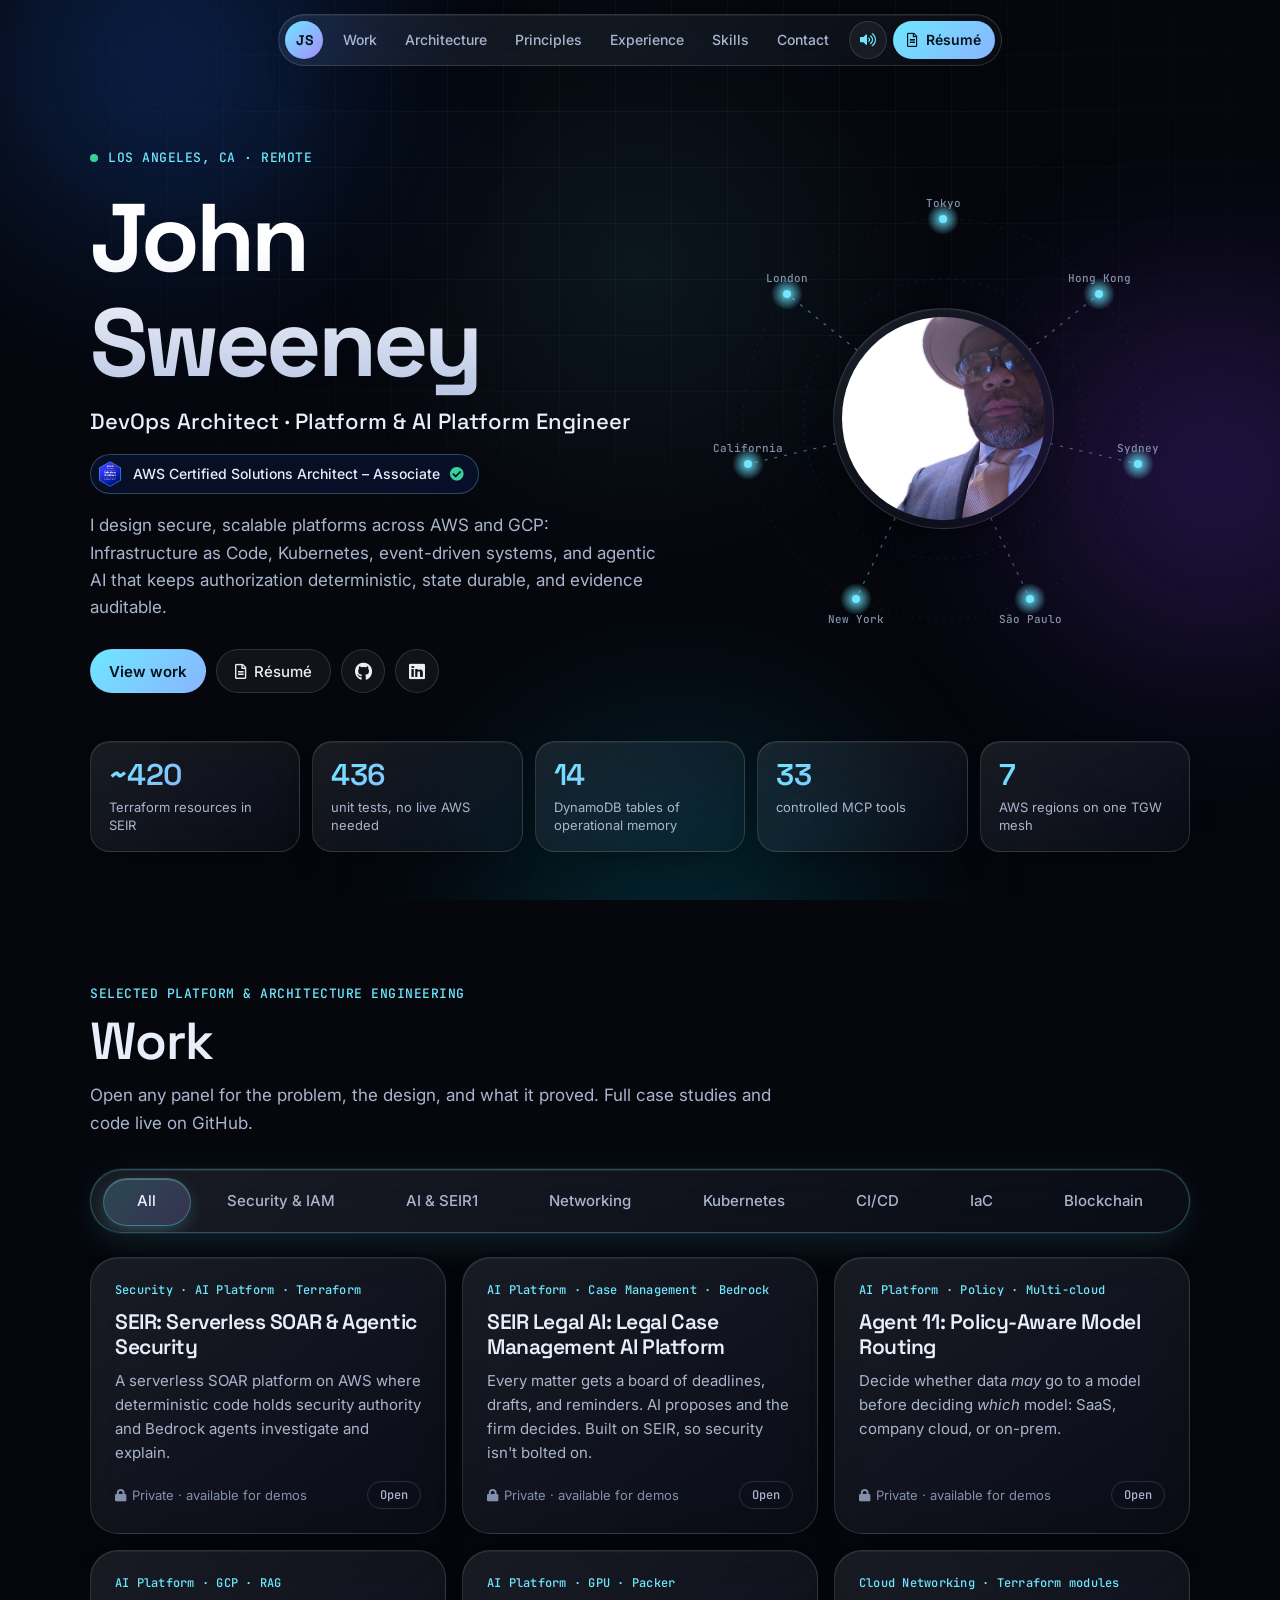
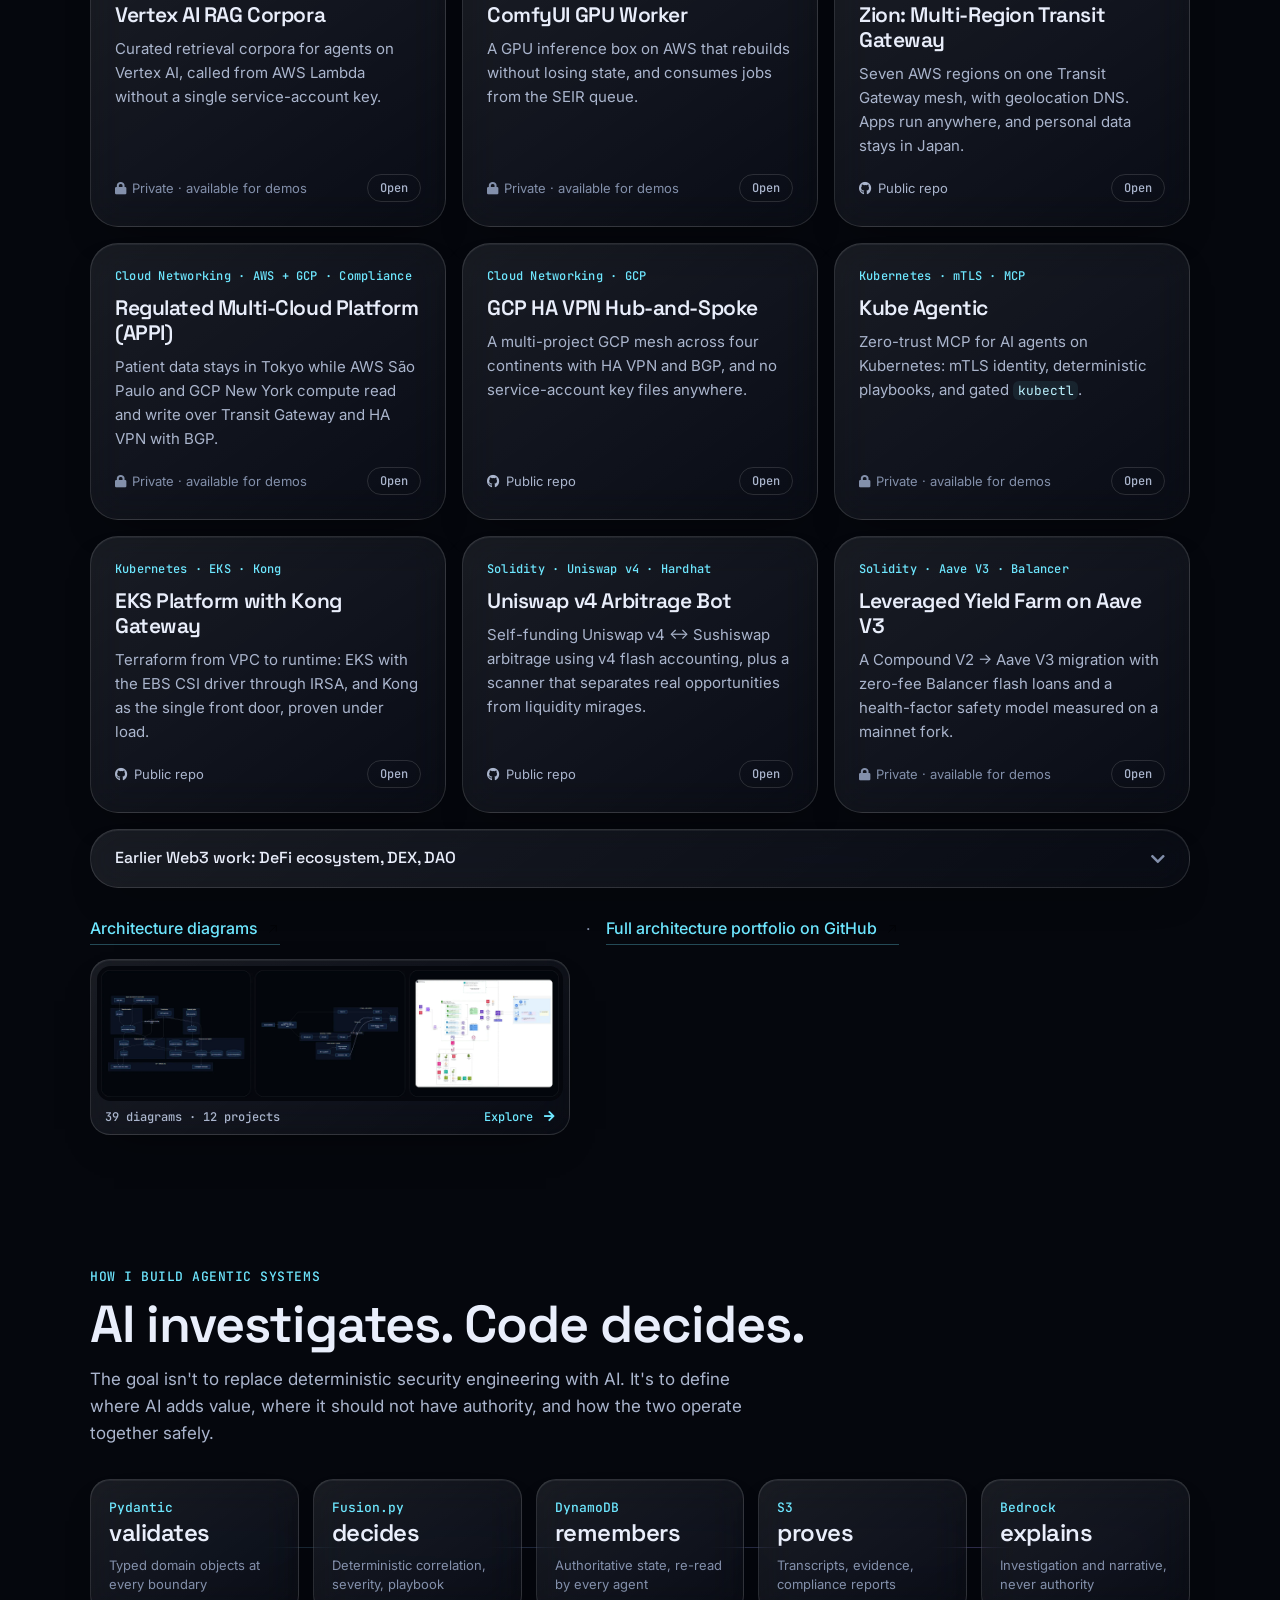
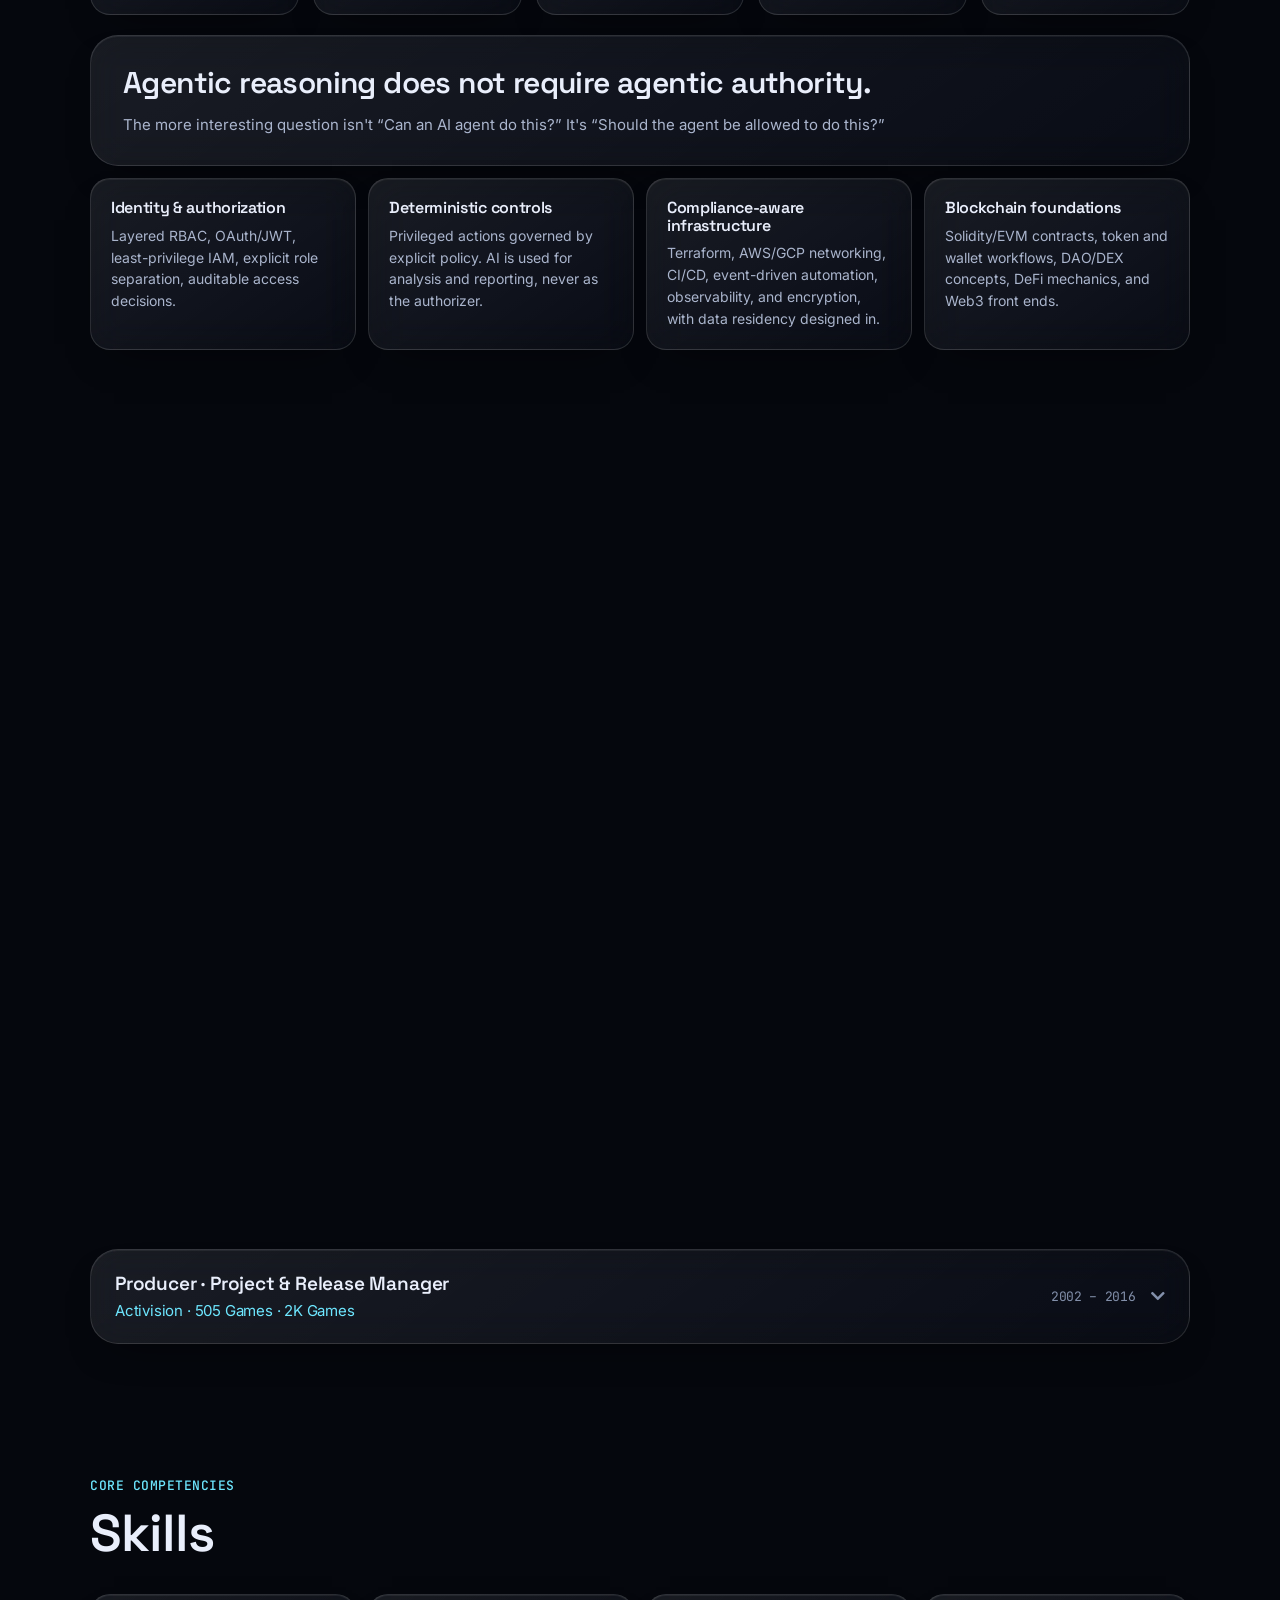
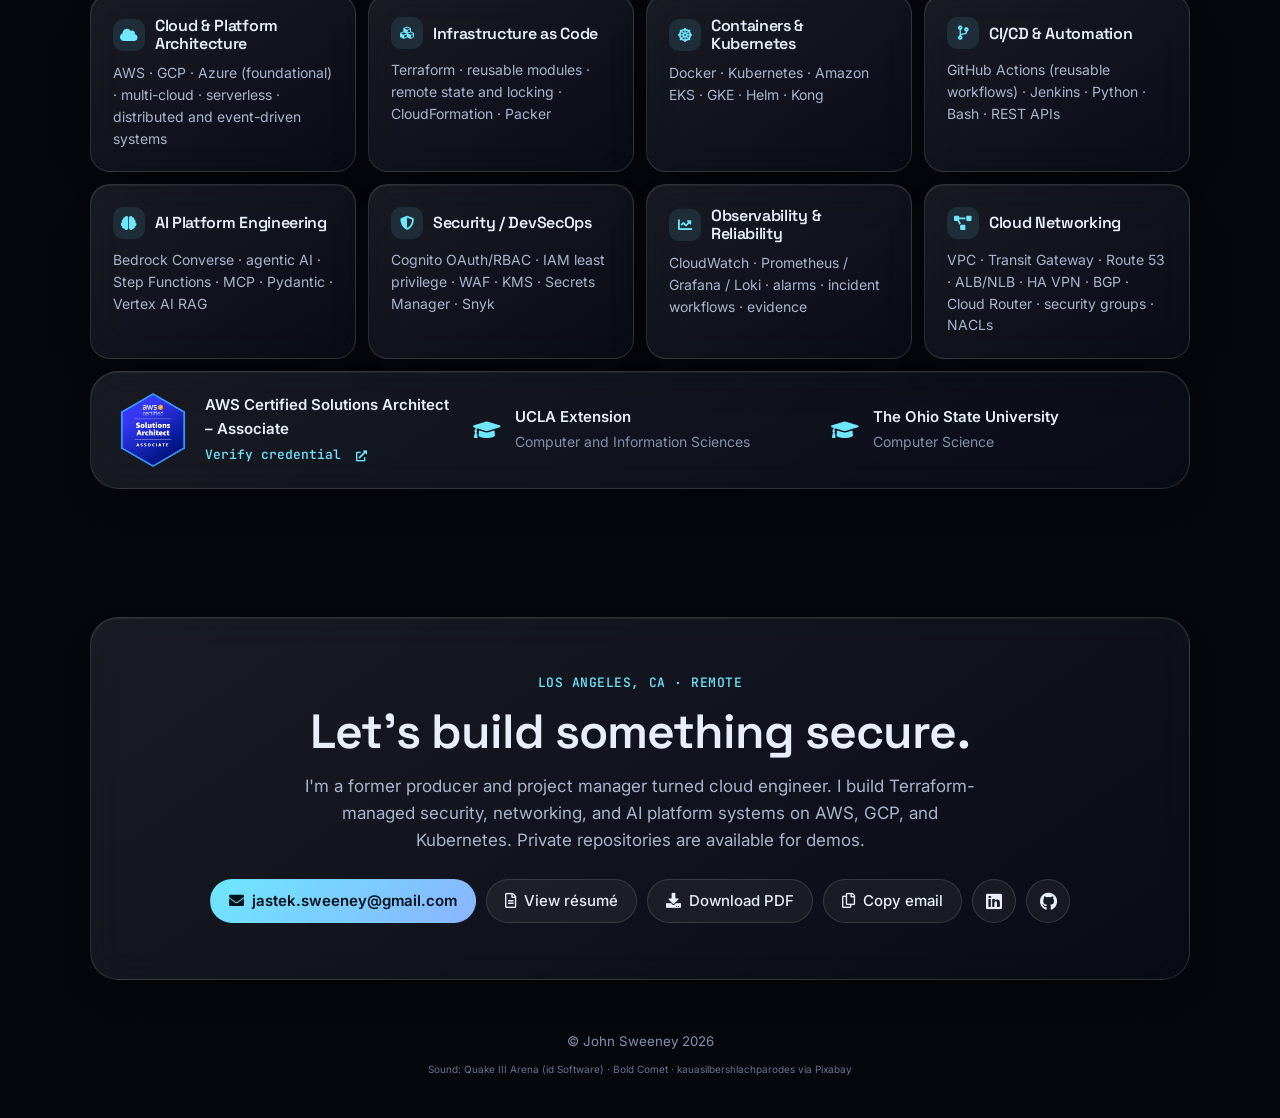
==== commit 762678fc: "Add sound effects with a remembered mute toggle - Hover over nav/filter items, a filter choice, a pa" ====
--- a/index.html
+++ b/index.html
@@ -48,6 +48,7 @@
                 <li><a href="#contact">Contact</a></li>
                 <li class="nav-bead" aria-hidden="true"></li>
             </ul>
+            <button type="button" class="sound-toggle" aria-pressed="true" aria-label="Mute sound" title="Sound on"><i class="fas fa-volume-up" aria-hidden="true"></i></button>
             <a class="nav-cta" href="assets/John_Sweeney_Resume.pdf" data-open-resume><i class="far fa-file-alt" aria-hidden="true"></i> Résumé</a>
         </nav>
     </header>
@@ -854,6 +855,7 @@
 
     <footer class="footer">
         <p><small>© John Sweeney <span data-year>2026</span></small></p>
+        <p class="credits"><small>Sound: Quake III Arena (id Software) · Bold Comet · kauasilbershlachparodes via Pixabay</small></p>
     </footer>
 
     <!-- Focus stage: an opened panel recenters here -->
@@ -884,6 +886,7 @@
     <p class="sr-only" aria-live="polite" id="announcer"></p>
 
     <script src="js/site.js" defer></script>
+    <script src="js/sound.js" defer></script>
 </body>
 
 </html>
--- a/css/site.css
+++ b/css/site.css
@@ -2312,3 +2312,38 @@
         font-size: 13px;
     }
 }
+
+/* ---------- Sound toggle ---------- */
+
+.sound-toggle {
+    flex: none;
+    display: grid;
+    place-items: center;
+    width: 38px;
+    height: 38px;
+    border-radius: 50%;
+    border: 1px solid var(--glass-border);
+    background: rgba(255, 255, 255, 0.05);
+    color: var(--accent);
+    font-size: 14px;
+    cursor: pointer;
+    transition:
+        transform var(--dur-fast) var(--ease-spring),
+        background-color var(--dur-fast) var(--ease-standard),
+        color var(--dur-fast) var(--ease-standard);
+}
+
+.sound-toggle:hover {
+    transform: scale(1.1);
+    background: rgba(255, 255, 255, 0.1);
+}
+
+.sound-toggle[aria-pressed="false"] {
+    color: var(--ink-3);
+}
+
+.footer .credits {
+    margin-top: 6px;
+    font-size: 12px;
+    opacity: 0.8;
+}
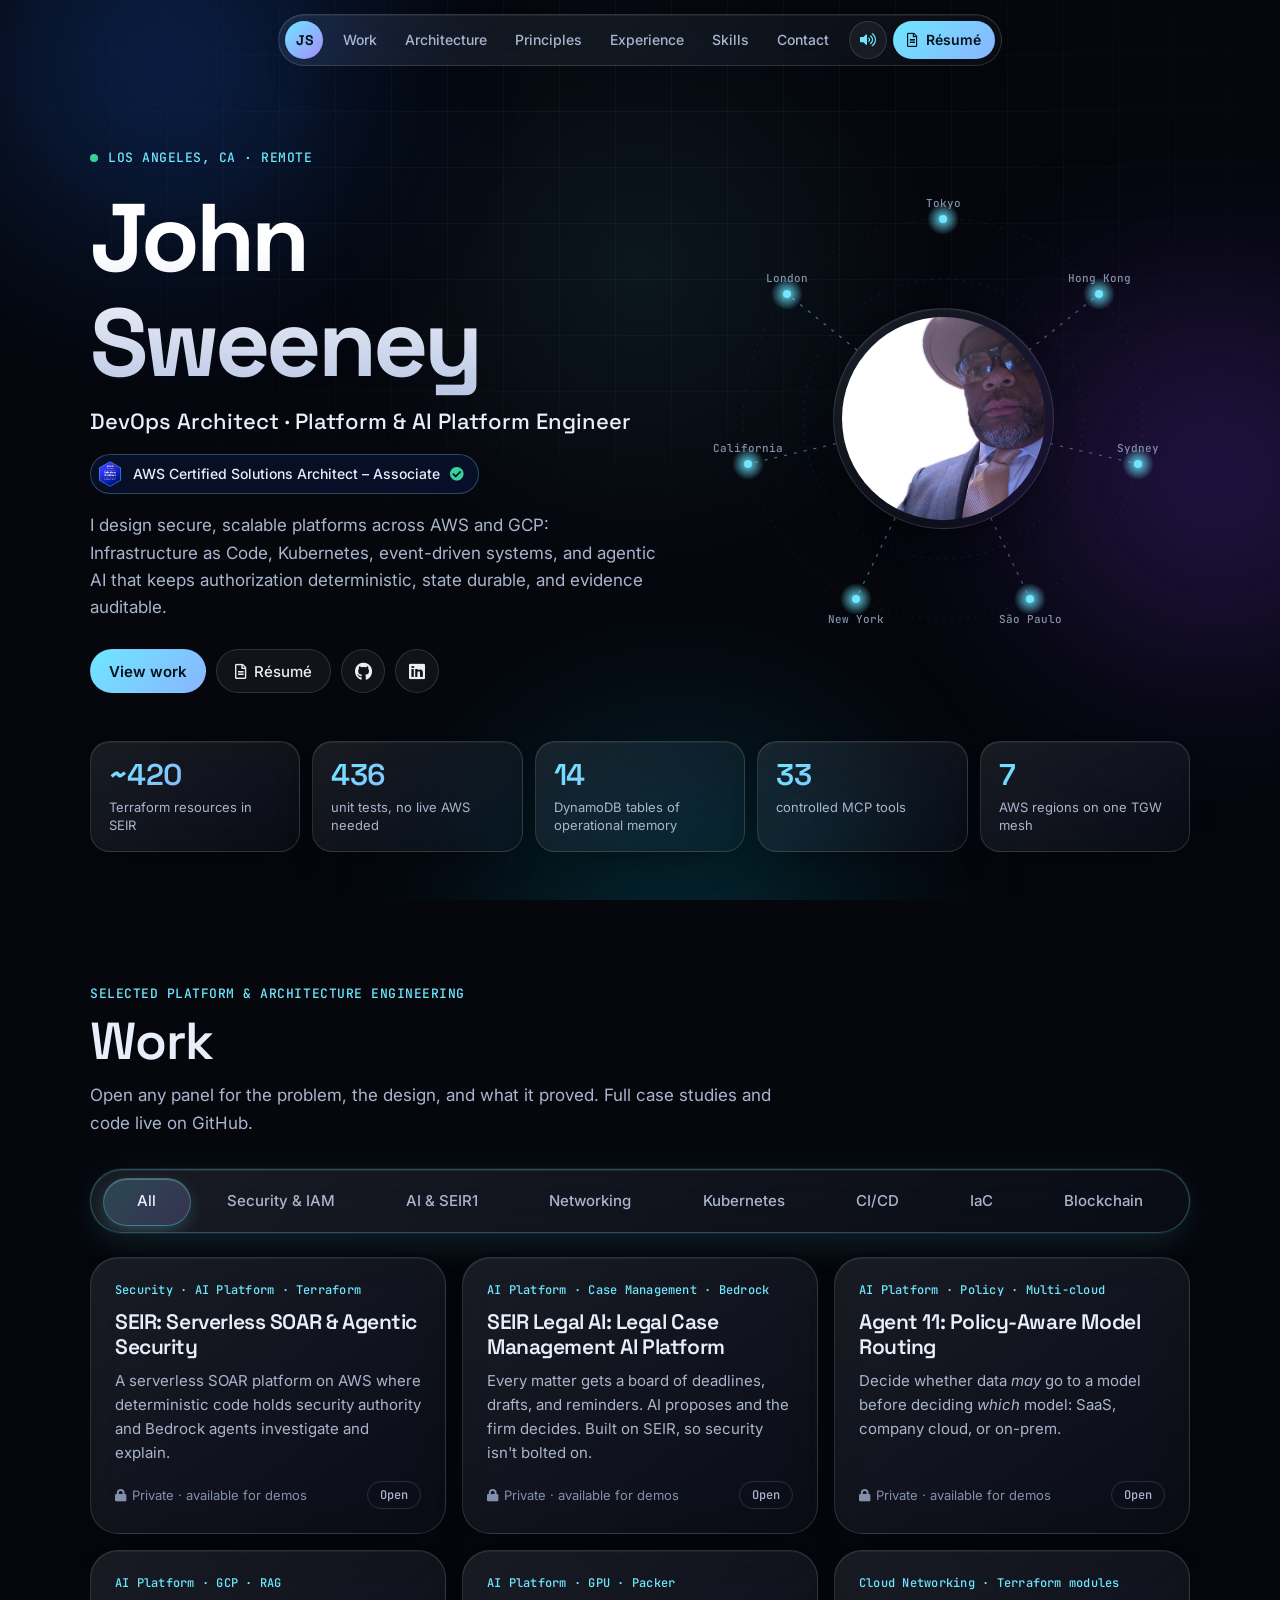
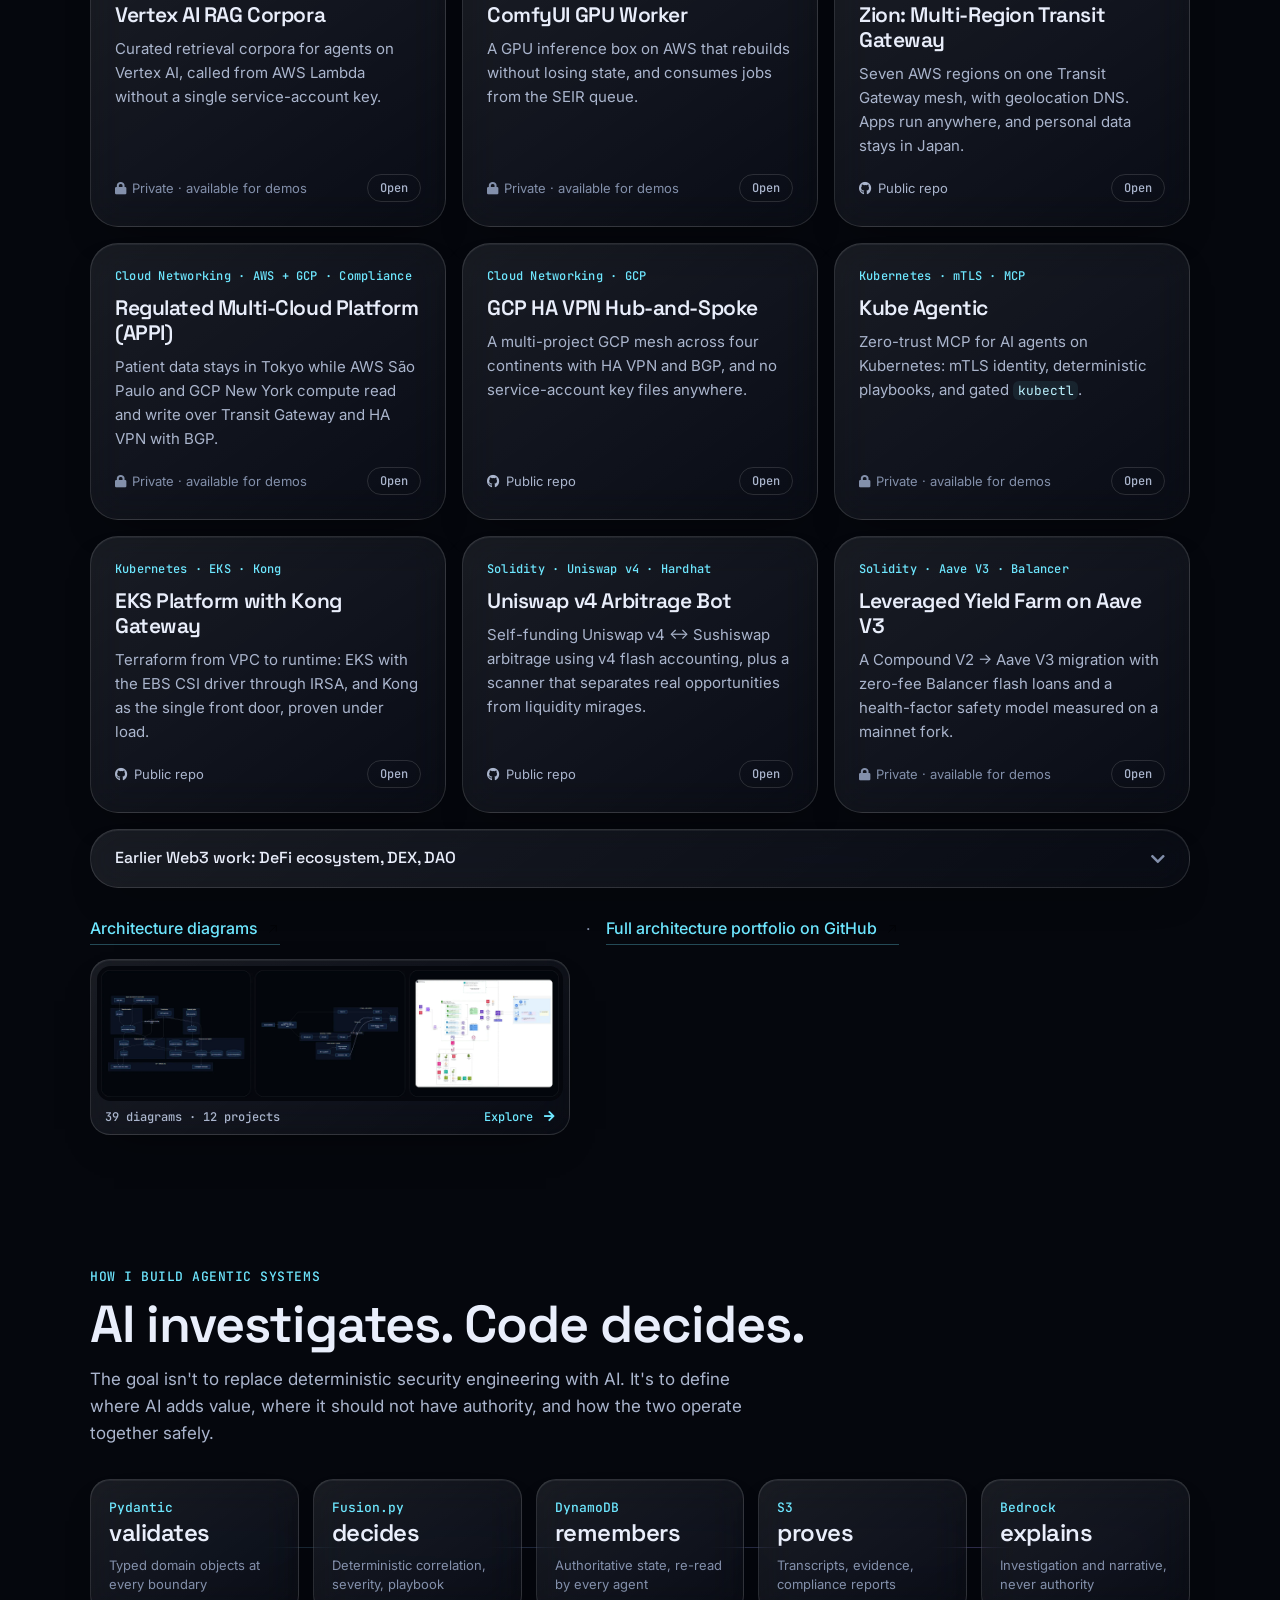
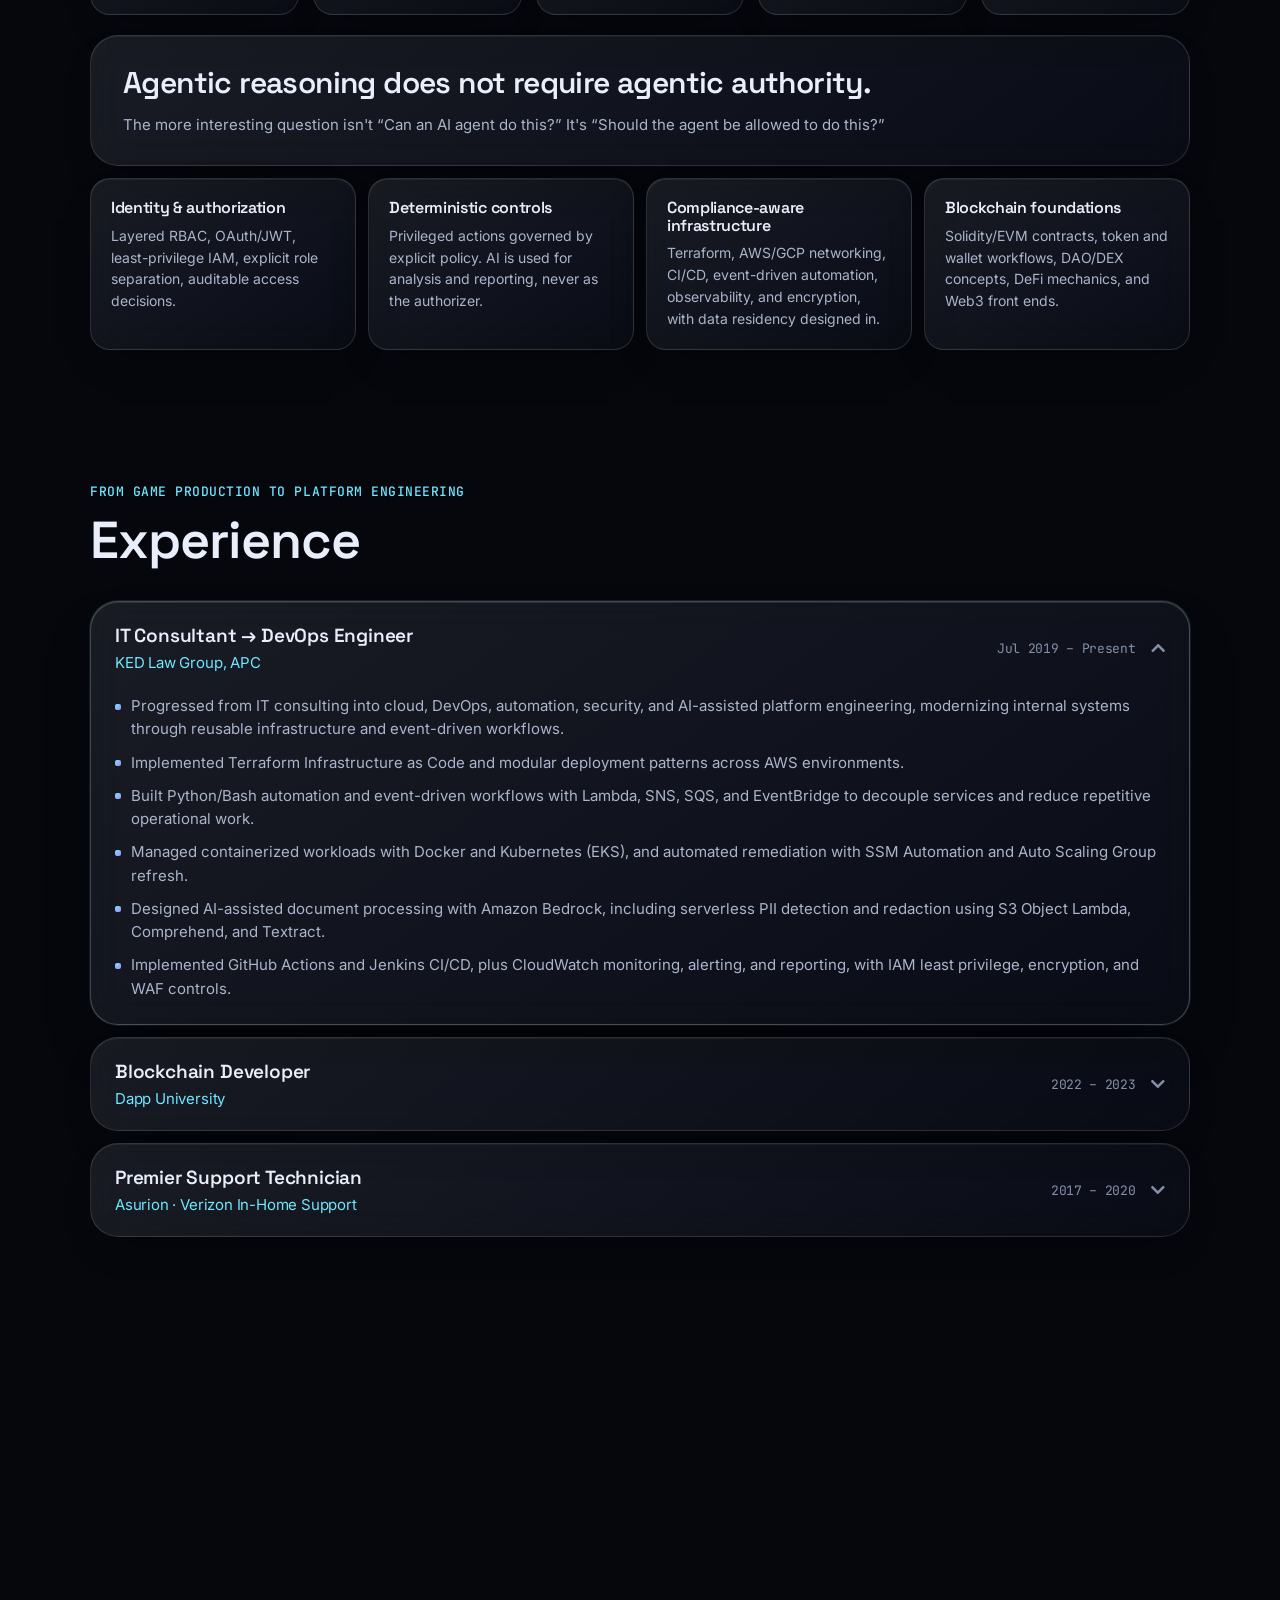
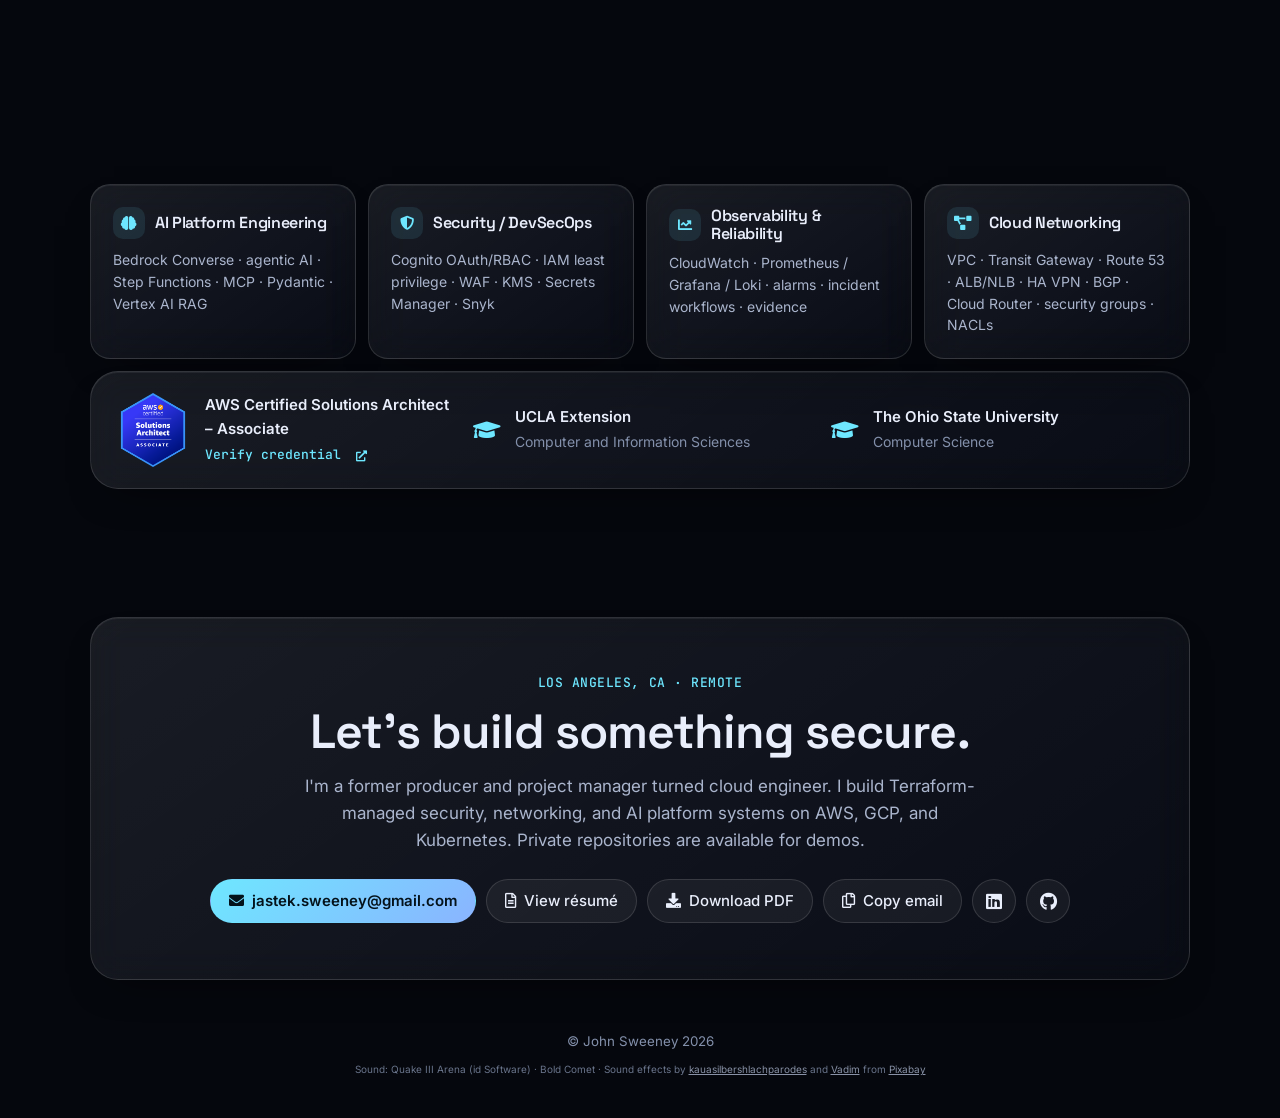
==== commit e5fa9669: "Close sound: Vadim's 'hologram menu appear' (Pixabay), with attribution Closing a panel now plays va" ====
--- a/index.html
+++ b/index.html
@@ -855,7 +855,7 @@
 
     <footer class="footer">
         <p><small>© John Sweeney <span data-year>2026</span></small></p>
-        <p class="credits"><small>Sound: Quake III Arena (id Software) · Bold Comet · kauasilbershlachparodes via Pixabay</small></p>
+        <p class="credits"><small>Sound: Quake III Arena (id Software) · Bold Comet · Sound effects by <a href="https://pixabay.com/users/kauasilbershlachparodes-54854723/" target="_blank" rel="noopener">kauasilbershlachparodes</a> and <a href="https://pixabay.com/users/vadim_makes_sound-54823268/?utm_source=link-attribution&amp;utm_medium=referral&amp;utm_campaign=music&amp;utm_content=546562" target="_blank" rel="noopener">Vadim</a> from <a href="https://pixabay.com/sound-effects/?utm_source=link-attribution&amp;utm_medium=referral&amp;utm_campaign=music&amp;utm_content=546562" target="_blank" rel="noopener">Pixabay</a></small></p>
     </footer>
 
     <!-- Focus stage: an opened panel recenters here -->
--- a/css/site.css
+++ b/css/site.css
@@ -1236,6 +1236,22 @@
 .theme {
     padding: 20px;
     border-radius: var(--r-m);
+    /* Same motion as the principle nodes above (Pydantic, Fusion, DynamoDB, S3, Bedrock) */
+    transition: transform var(--dur-base) var(--ease-spring), box-shadow var(--dur-base) var(--ease-standard);
+}
+
+.theme:hover,
+.js .theme[data-reveal].is-in:hover {
+    transform: translateY(var(--lift-hover));
+    box-shadow: var(--elev-hover);
+}
+
+/* After the scroll-reveal, hand transitions back to the hover motion */
+.js .theme[data-reveal].is-settled {
+    transition:
+        transform var(--dur-base) var(--ease-spring),
+        box-shadow var(--dur-base) var(--ease-standard),
+        opacity var(--dur-base) var(--ease-standard);
 }
 
 .theme h3 {
@@ -1392,9 +1408,18 @@
     transition: transform var(--dur-base) var(--ease-spring), box-shadow var(--dur-base) var(--ease-standard);
 }
 
-.skill:hover {
+.skill:hover,
+.js .skill[data-reveal].is-in:hover {
     transform: translateY(var(--lift-hover));
     box-shadow: var(--elev-hover);
+}
+
+/* After the scroll-reveal, hand transitions back to the hover motion */
+.js .skill[data-reveal].is-settled {
+    transition:
+        transform var(--dur-base) var(--ease-spring),
+        box-shadow var(--dur-base) var(--ease-standard),
+        opacity var(--dur-base) var(--ease-standard);
 }
 
 .skill h3 {
@@ -1876,10 +1901,20 @@
         opacity var(--dur-base) var(--ease-standard);
 }
 
-.diagram-card:hover {
+.diagram-card:hover,
+.js .diagram-card[data-reveal].is-in:hover {
     transform: translateY(var(--lift-hover));
     box-shadow: var(--elev-hover);
     border-color: var(--glass-edge);
+}
+
+/* After the scroll-reveal, hand transitions back to the hover motion */
+.js .diagram-card[data-reveal].is-settled {
+    transition:
+        transform var(--dur-base) var(--ease-standard),
+        box-shadow var(--dur-base) var(--ease-standard),
+        border-color var(--dur-base) var(--ease-standard),
+        opacity var(--dur-base) var(--ease-standard);
 }
 
 .diagram-card[hidden] {
@@ -2347,3 +2382,30 @@
     font-size: 12px;
     opacity: 0.8;
 }
+
+/* Sound is on but the browser is holding audio until the first click */
+.sound-toggle.is-waiting {
+    border-color: rgba(110, 231, 255, 0.6);
+    animation: sound-wait 1.8s var(--ease-standard) infinite;
+}
+
+@keyframes sound-wait {
+    0% { box-shadow: 0 0 0 0 rgba(110, 231, 255, 0.55); }
+    70% { box-shadow: 0 0 0 10px rgba(110, 231, 255, 0); }
+    100% { box-shadow: 0 0 0 0 rgba(110, 231, 255, 0); }
+}
+
+@media (prefers-reduced-motion: reduce) {
+    .sound-toggle.is-waiting {
+        animation: none;
+        box-shadow: 0 0 0 2px rgba(110, 231, 255, 0.45);
+    }
+}
+
+.footer .credits a {
+    color: var(--ink-2);
+}
+
+.footer .credits a:hover {
+    color: var(--accent);
+}
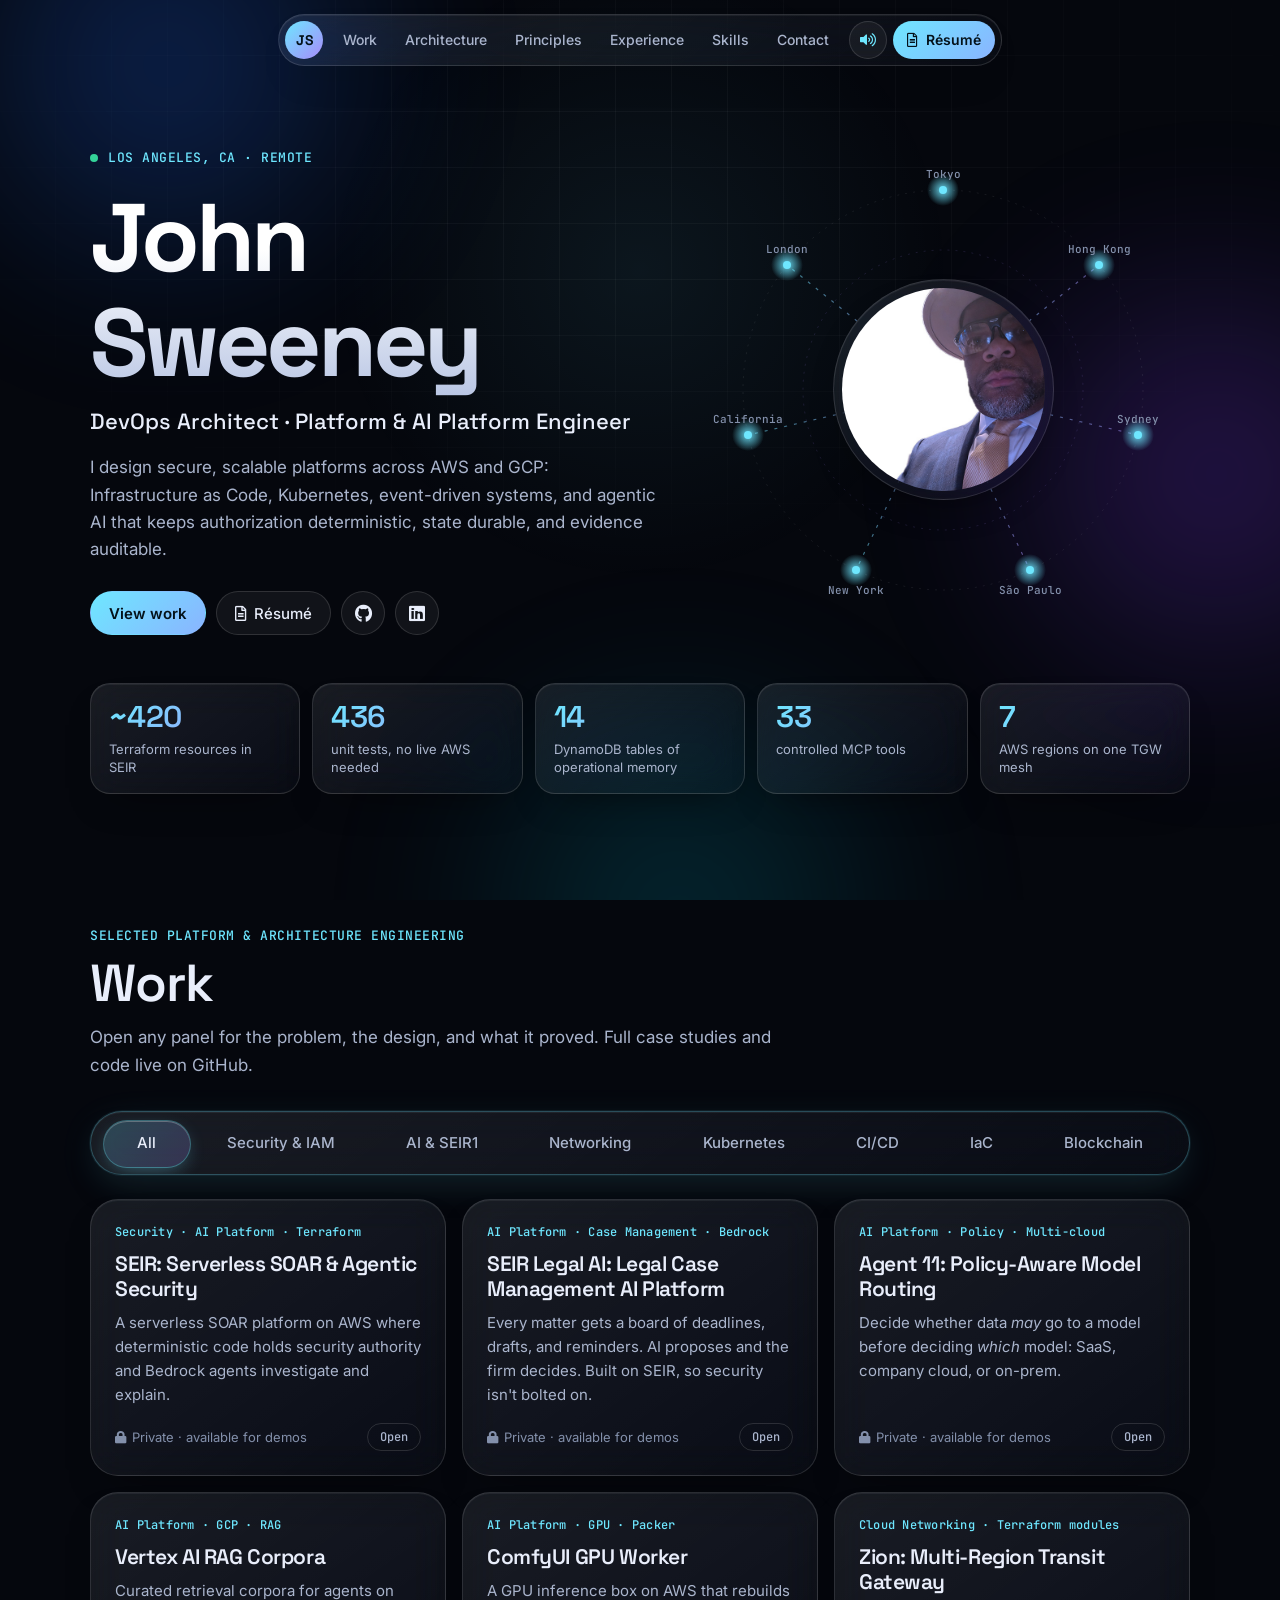
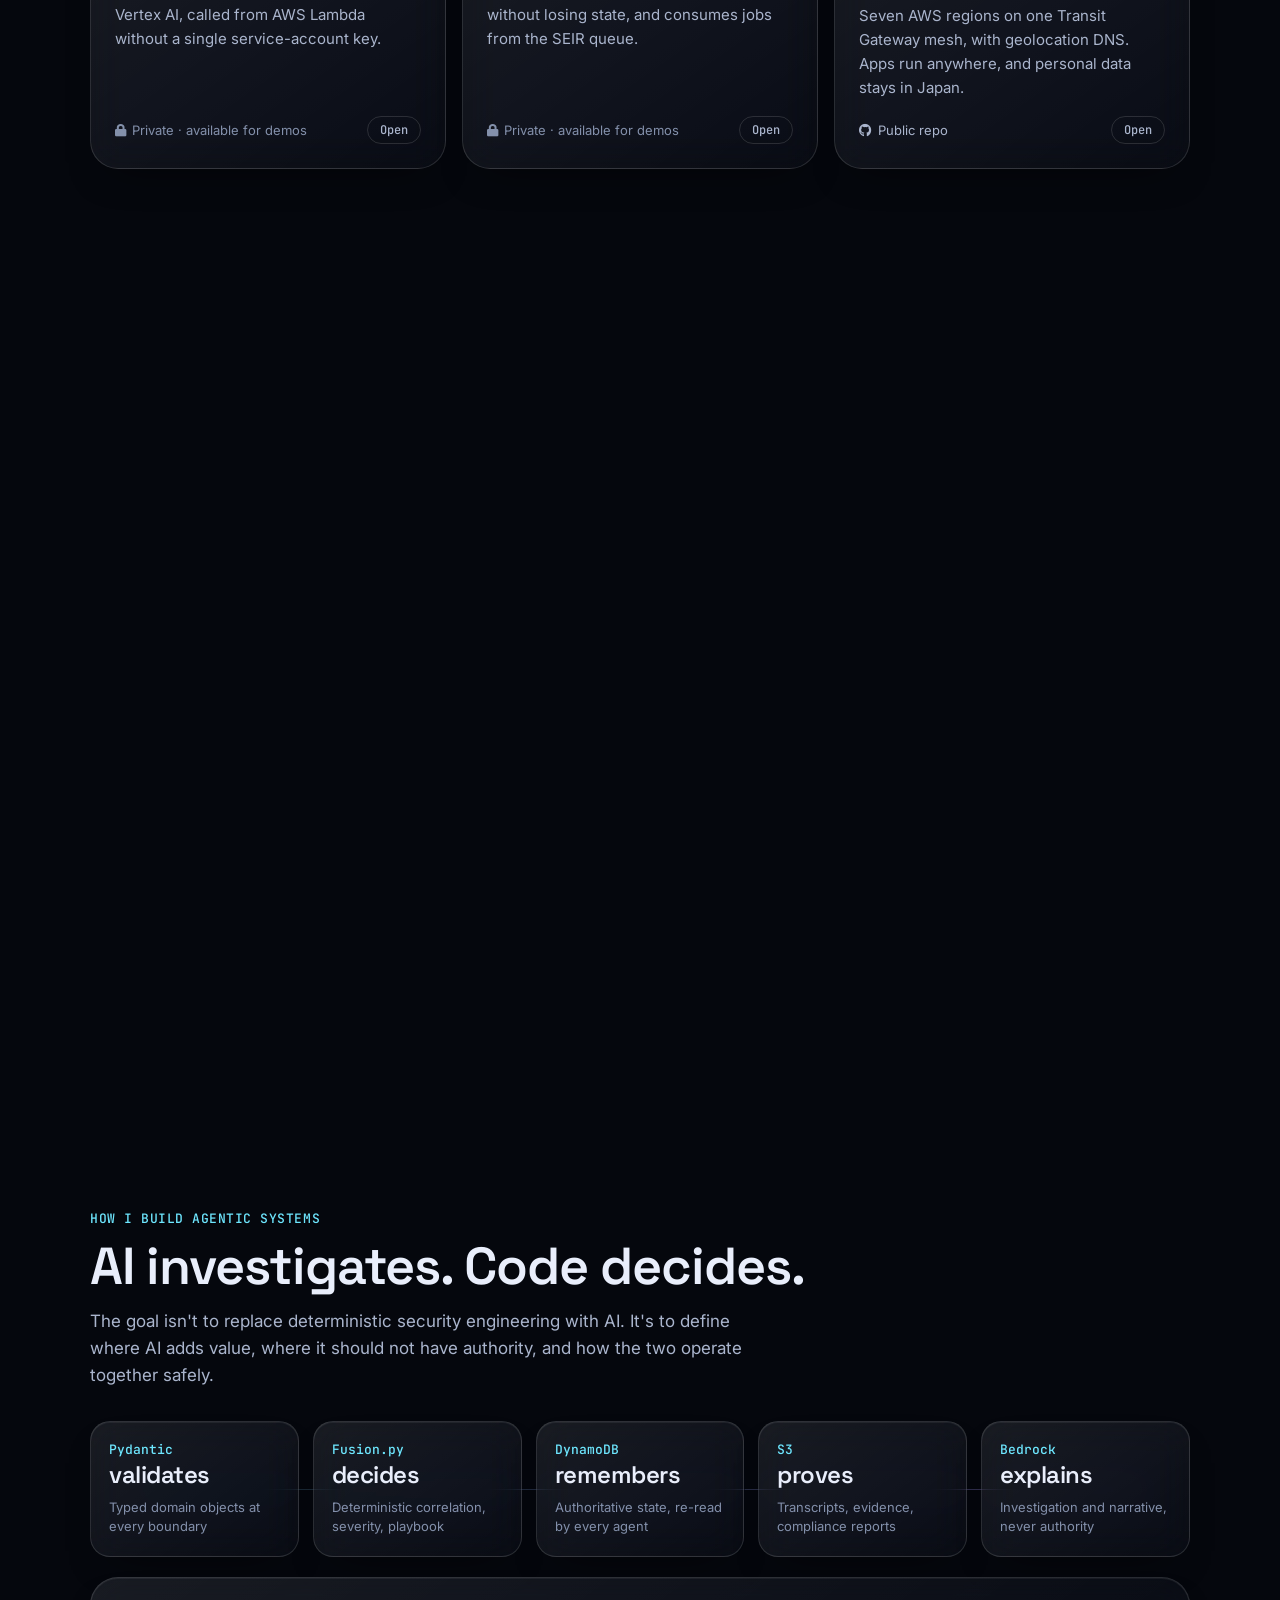
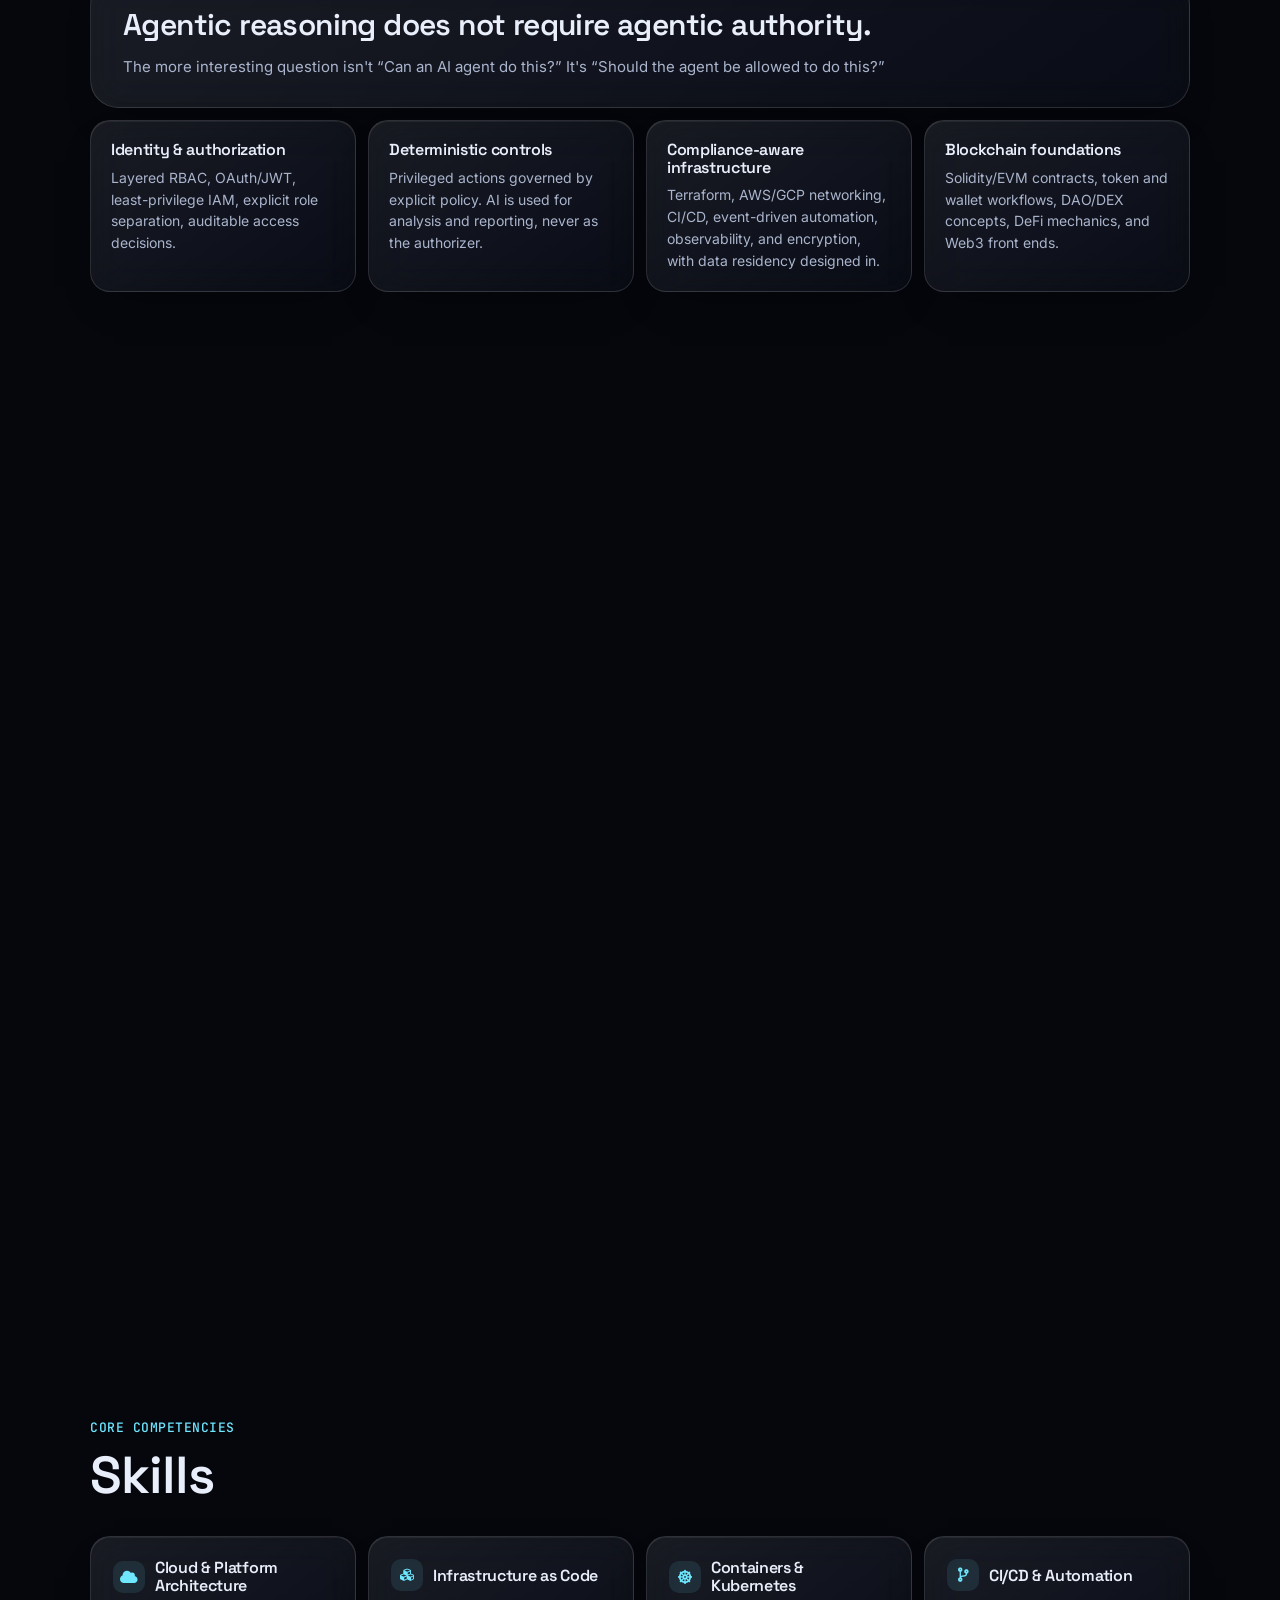
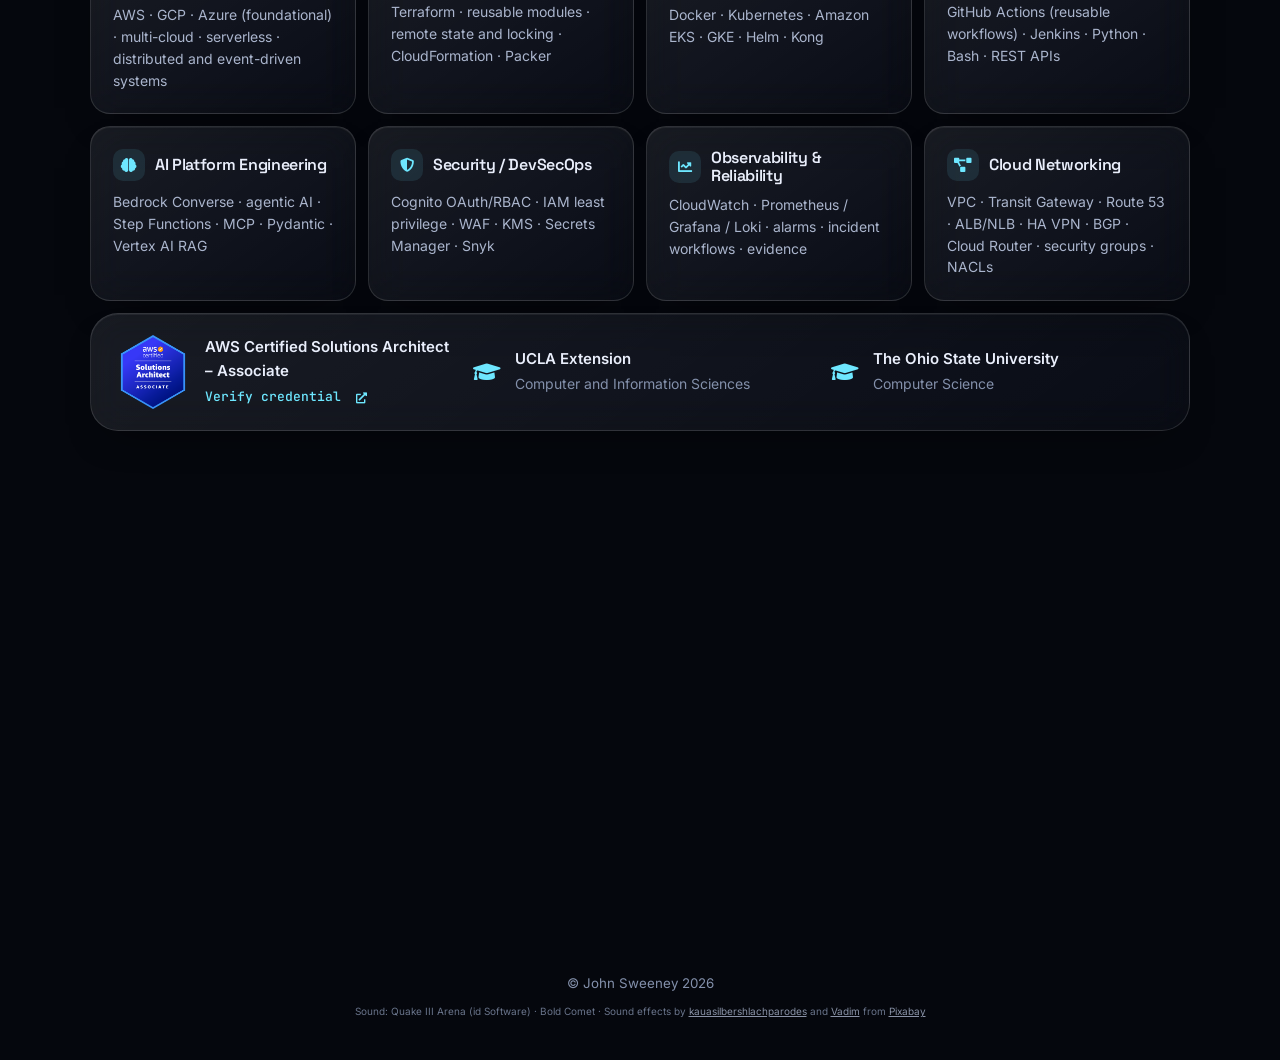
==== commit 8e523b35: "Show the AWS SAA badge only in Skills; hide the hero chip The chip's markup is kept in an HTML comme" ====
--- a/index.html
+++ b/index.html
@@ -61,11 +61,14 @@
                 <p class="eyebrow"><span class="live-dot" aria-hidden="true"></span>Los Angeles, CA · Remote</p>
                 <h1>John Sweeney</h1>
                 <p class="hero-role">DevOps Architect · Platform &amp; AI Platform Engineer</p>
+                <!-- AWS SAA chip, hidden for now (the badge stays in Skills). To show it again, remove these comment markers.
                 <a class="cert-chip" href="https://cp.certmetrics.com/amazon/en/public/verify/credential/1d07cad685f4409b948e45bced0370e6" target="_blank" rel="noopener">
                     <img src="assets/aws-saa-badge.png" alt="" width="26" height="26">
                     <span>AWS Certified Solutions Architect – Associate</span>
                     <i class="fas fa-check-circle" aria-hidden="true"></i><span class="sr-only">(verify credential, opens in a new tab)</span>
                 </a>
+                -->
+
                 <p class="lead">
                     I design secure, scalable platforms across AWS and GCP: Infrastructure as Code, Kubernetes,
                     event-driven systems, and agentic AI that keeps authorization deterministic, state durable,
